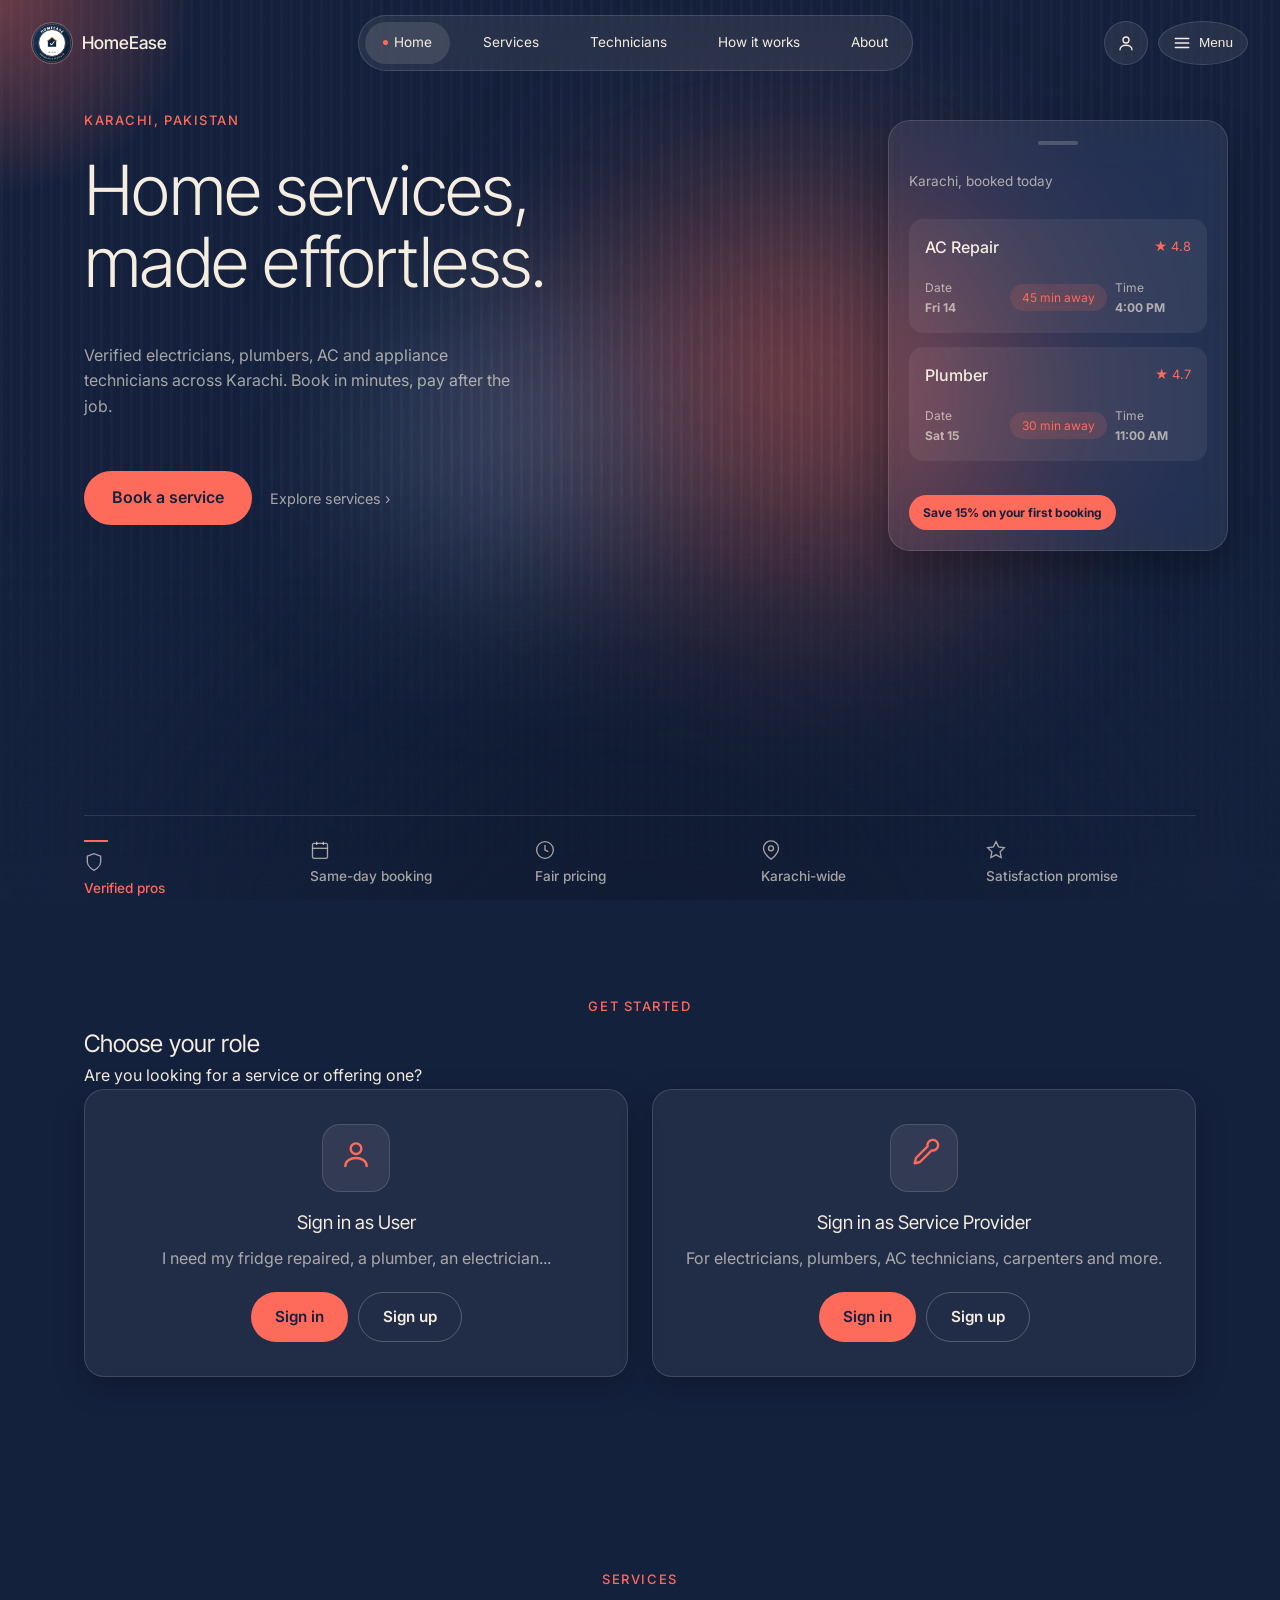
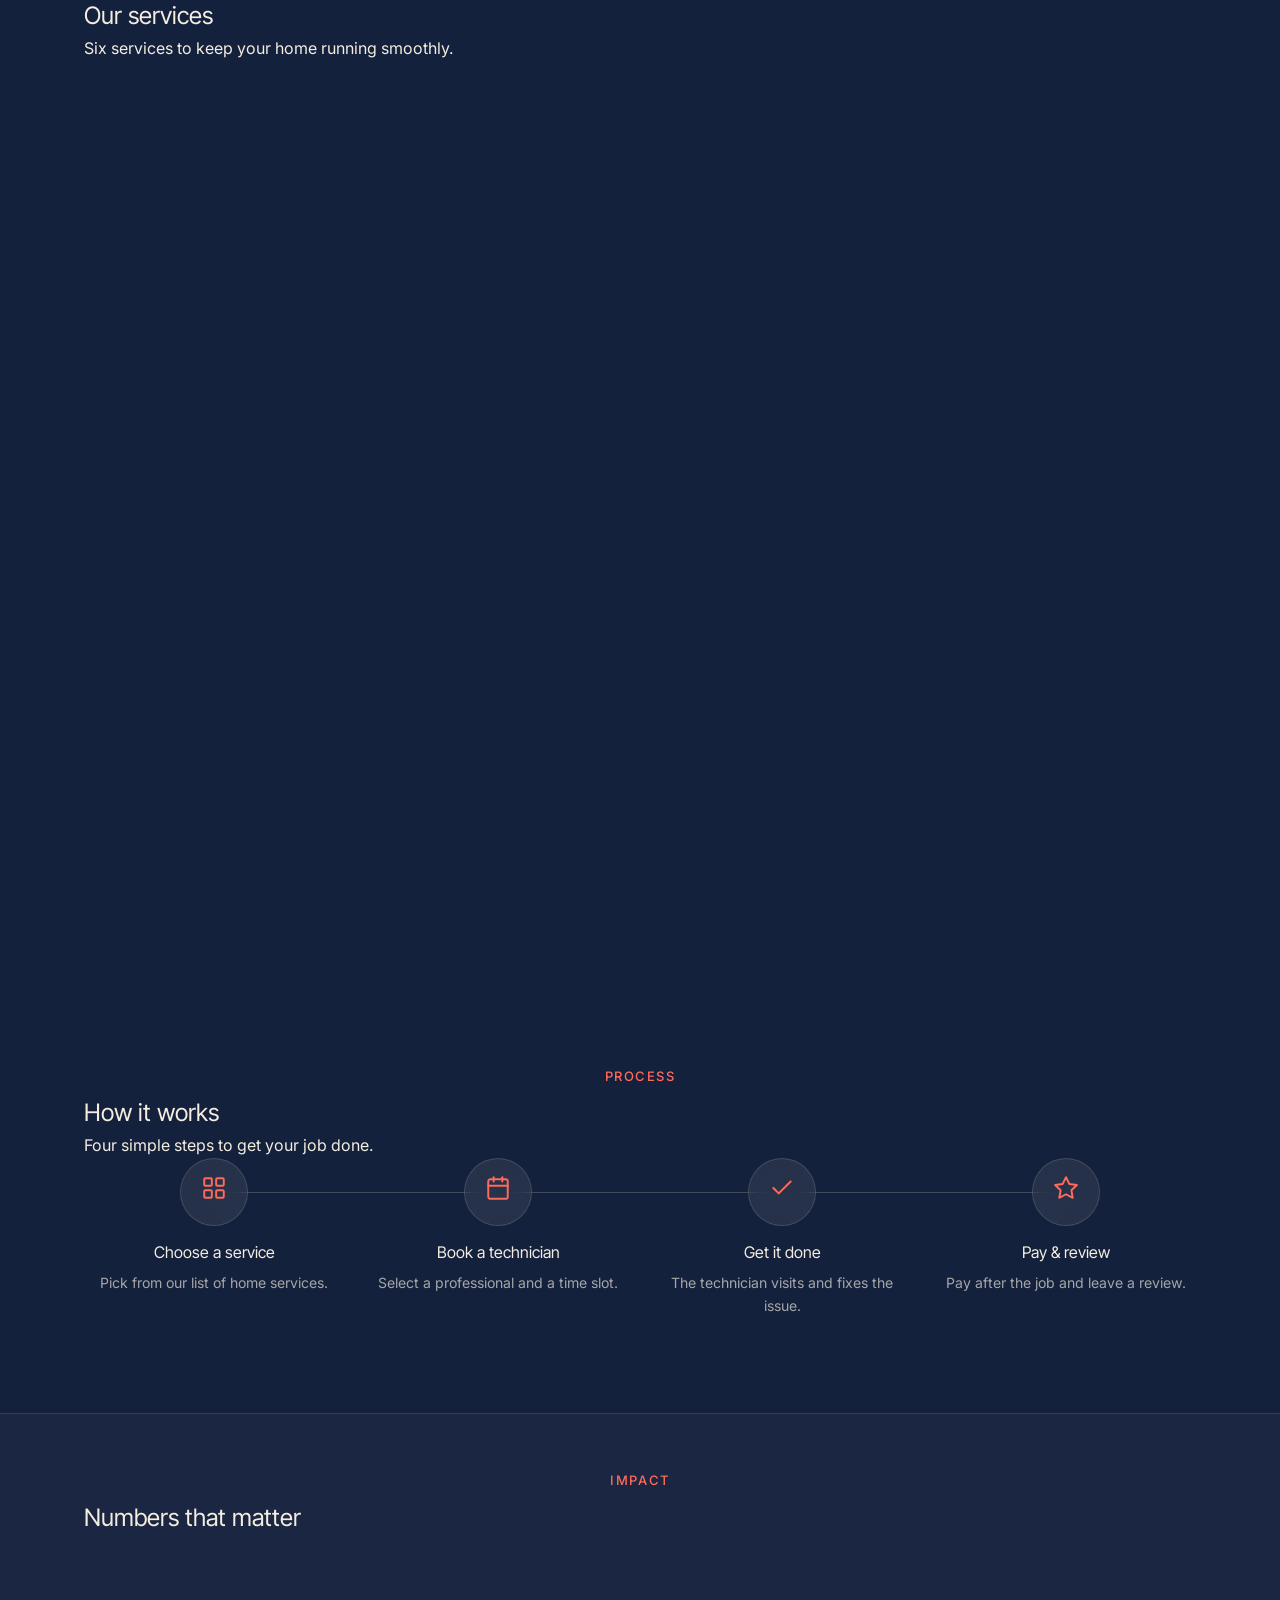
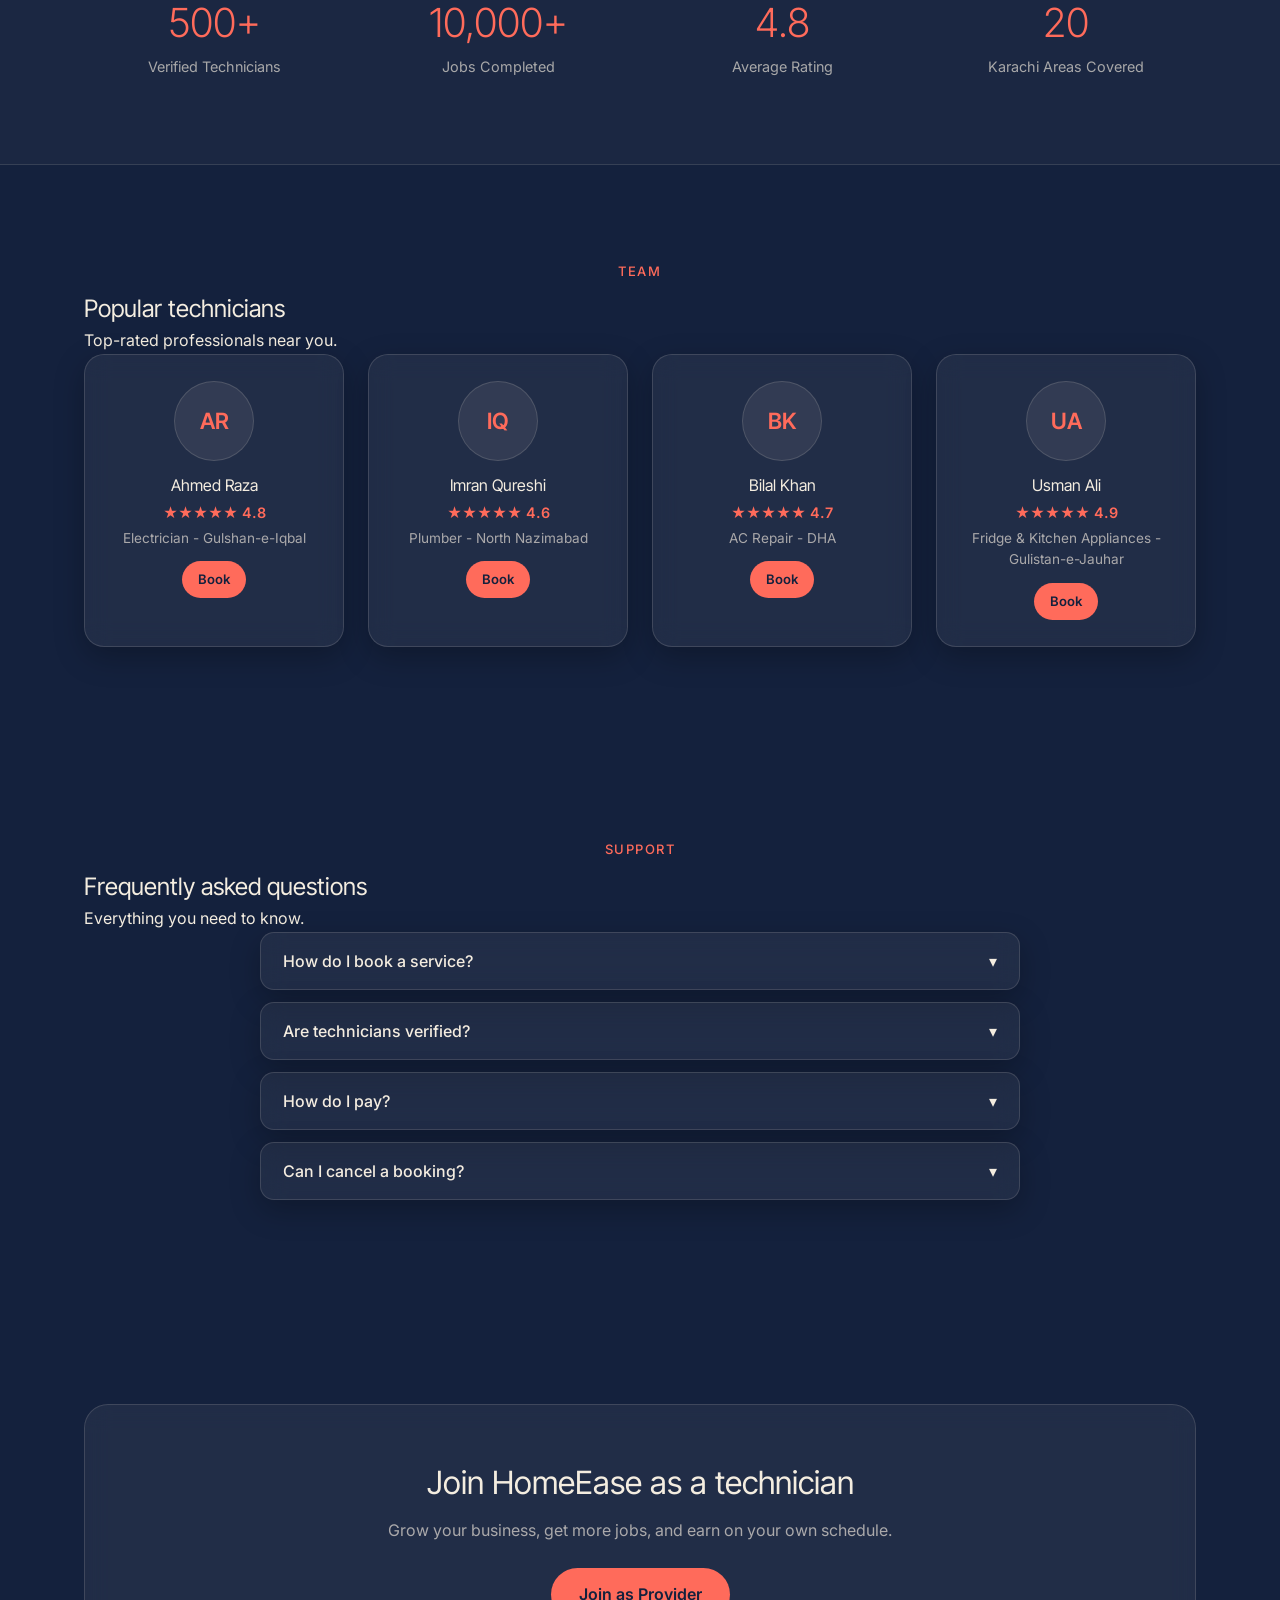
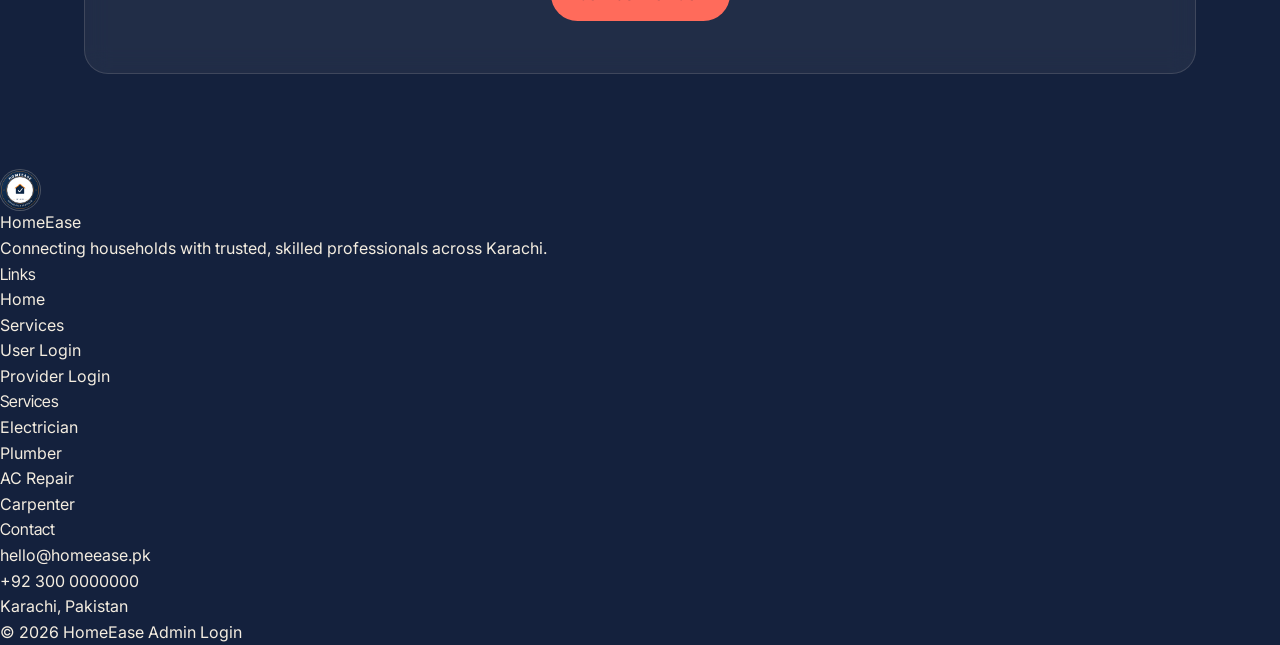
==== index.html @ 9bb19603 "Initial commit: HomeEase household service booking system" ====
<!-- index.html - HomeEase landing page (glass reference style) -->
<!DOCTYPE html>
<html lang="en">
<head>
  <meta charset="UTF-8">
  <meta name="viewport" content="width=device-width, initial-scale=1.0">
  <title>HomeEase - Home services, made effortless</title>
  <link rel="icon" href="images/logo.png">
  <link rel="preconnect" href="https://fonts.googleapis.com">
  <link rel="preconnect" href="https://fonts.gstatic.com" crossorigin>
  <link href="https://fonts.googleapis.com/css2?family=Inter+Tight:wght@300;400;500;600&family=Inter:wght@400;500;600&display=swap" rel="stylesheet">
  <link rel="stylesheet" href="css/style.css">
</head>
<body>
  <div id="navbar"></div>

  <!-- Hero -->
  <section class="hero" id="hero">
    <div class="hero-container">
      <div class="hero-main">
        <div class="hero-left">
          <div class="hero-label">Karachi, Pakistan</div>
          <h1 class="hero-headline">Home services, made effortless.</h1>
          <p class="hero-sub">Verified electricians, plumbers, AC and appliance technicians across Karachi. Book in minutes, pay after the job.</p>
          <div class="hero-actions">
            <a href="pages/booking.html" class="btn btn-primary btn-lg">Book a service</a>
            <a href="pages/services.html" class="text-link">Explore services ›</a>
          </div>
        </div>
        <div class="hero-right">
          <div class="floating-glass" id="floatingGlass">
            <div class="handle"></div>
            <div class="fg-header"><span>Karachi, booked today</span></div>
            <div class="fg-inner">
              <div class="fg-row"><span class="fg-title">AC Repair</span><span class="fg-rating">★ 4.8</span></div>
              <div class="fg-cols">
                <div>Date<br><strong>Fri 14</strong></div>
                <div><span class="fg-pill">45 min away</span></div>
                <div>Time<br><strong>4:00 PM</strong></div>
              </div>
            </div>
            <div class="fg-inner">
              <div class="fg-row"><span class="fg-title">Plumber</span><span class="fg-rating">★ 4.7</span></div>
              <div class="fg-cols">
                <div>Date<br><strong>Sat 15</strong></div>
                <div><span class="fg-pill">30 min away</span></div>
                <div>Time<br><strong>11:00 AM</strong></div>
              </div>
            </div>
            <div style="margin-top:10px;"><span class="fg-save">Save 15% on your first booking</span></div>
          </div>
        </div>
      </div>
      <div class="feature-strip">
        <div class="feature-item"><div class="bar"></div><svg class="icon" viewBox="0 0 24 24" fill="none" stroke="currentColor" stroke-width="1.6"><path d="M12 22s8-4 8-10V5l-8-3-8 3v7c0 6 8 10 8 10z"/></svg><div class="line1">Verified pros</div></div>
        <div class="feature-item"><svg class="icon" viewBox="0 0 24 24" fill="none" stroke="currentColor" stroke-width="1.6"><rect x="3" y="4" width="18" height="18" rx="2"/><line x1="16" y1="2" x2="16" y2="6"/><line x1="8" y1="2" x2="8" y2="6"/><line x1="3" y1="10" x2="21" y2="10"/></svg><div class="line1">Same-day booking</div></div>
        <div class="feature-item"><svg class="icon" viewBox="0 0 24 24" fill="none" stroke="currentColor" stroke-width="1.6"><circle cx="12" cy="12" r="10"/><path d="M12 6v6l4 2"/></svg><div class="line1">Fair pricing</div></div>
        <div class="feature-item"><svg class="icon" viewBox="0 0 24 24" fill="none" stroke="currentColor" stroke-width="1.6"><path d="M21 10c0 7-9 13-9 13s-9-6-9-13a9 9 0 0 1 18 0z"/><circle cx="12" cy="10" r="3"/></svg><div class="line1">Karachi-wide</div></div>
        <div class="feature-item"><svg class="icon" viewBox="0 0 24 24" fill="none" stroke="currentColor" stroke-width="1.6"><polygon points="12 2 15.09 8.26 22 9.27 17 14.14 18.18 21.02 12 17.77 5.82 21.02 7 14.14 2 9.27 8.91 8.26 12 2"/></svg><div class="line1">Satisfaction promise</div></div>
      </div>
    </div>
    <div class="hero-glow" id="heroGlow"></div>
  </section>

  <!-- Choose role -->
  <section class="section" id="roles">
    <div class="container">
      <div class="section-label">Get started</div>
      <h2 class="section-title">Choose your role</h2>
      <p class="section-sub">Are you looking for a service or offering one?</p>
      <div class="grid grid-2 stagger" id="roleCards">
        <div class="card choice-card tilt-card glow-border fade-in">
          <div class="icon-wrap"><span data-icon="user" data-size="32"></span></div>
          <h3>Sign in as User</h3>
          <p>I need my fridge repaired, a plumber, an electrician...</p>
          <div class="btns">
            <a href="pages/user-login.html" class="btn btn-primary">Sign in</a>
            <a href="pages/user-signup.html" class="btn btn-secondary">Sign up</a>
          </div>
        </div>
        <div class="card choice-card tilt-card glow-border fade-in">
          <div class="icon-wrap"><span data-icon="provider" data-size="32"></span></div>
          <h3>Sign in as Service Provider</h3>
          <p>For electricians, plumbers, AC technicians, carpenters and more.</p>
          <div class="btns">
            <a href="pages/provider-login.html" class="btn btn-primary">Sign in</a>
            <a href="pages/provider-signup.html" class="btn btn-secondary">Sign up</a>
          </div>
        </div>
      </div>
    </div>
  </section>

  <!-- Services -->
  <section class="section" id="servicesSection">
    <div class="container">
      <div class="section-label">Services</div>
      <h2 class="section-title">Our services</h2>
      <p class="section-sub">Six services to keep your home running smoothly.</p>
      <div id="services" class="grid grid-3 stagger"></div>
    </div>
  </section>

  <!-- How it works -->
  <section class="section" id="how">
    <div class="container">
      <div class="section-label">Process</div>
      <h2 class="section-title">How it works</h2>
      <p class="section-sub">Four simple steps to get your job done.</p>
      <div class="steps-wrap fade-in">
        <div class="steps-connector" id="stepsLine"></div>
        <div class="steps">
          <div class="step"><div class="step-circle"><span data-icon="services" data-size="26"></span></div><h4>Choose a service</h4><p>Pick from our list of home services.</p></div>
          <div class="step"><div class="step-circle"><span data-icon="calendar" data-size="26"></span></div><h4>Book a technician</h4><p>Select a professional and a time slot.</p></div>
          <div class="step"><div class="step-circle"><span data-icon="check" data-size="26"></span></div><h4>Get it done</h4><p>The technician visits and fixes the issue.</p></div>
          <div class="step"><div class="step-circle"><span data-icon="star" data-size="26"></span></div><h4>Pay & review</h4><p>Pay after the job and leave a review.</p></div>
        </div>
      </div>
    </div>
  </section>

  <!-- Stats strip -->
  <section class="stats-strip" id="stats">
    <div class="container">
      <div class="section-label">Impact</div>
      <h2 class="section-title">Numbers that matter</h2>
      <div class="grid grid-4 fade-in" style="margin-top:24px;">
        <div class="stat-card"><div class="stat-num" data-target="500" data-decimals="0" data-suffix="+">0</div><div class="stat-label">Verified Technicians</div></div>
        <div class="stat-card"><div class="stat-num" data-target="10000" data-decimals="0" data-suffix="+">0</div><div class="stat-label">Jobs Completed</div></div>
        <div class="stat-card"><div class="stat-num" data-target="4.8" data-decimals="1">0</div><div class="stat-label">Average Rating</div></div>
        <div class="stat-card"><div class="stat-num" data-target="20" data-decimals="0">0</div><div class="stat-label">Karachi Areas Covered</div></div>
      </div>
    </div>
  </section>

  <!-- Popular technicians -->
  <section class="section" id="techs">
    <div class="container">
      <div class="section-label">Team</div>
      <h2 class="section-title">Popular technicians</h2>
      <p class="section-sub">Top-rated professionals near you.</p>
      <div id="techsGrid" class="grid grid-4 stagger"></div>
    </div>
  </section>

  <!-- FAQ -->
  <section class="section" id="faq">
    <div class="container">
      <div class="section-label">Support</div>
      <h2 class="section-title">Frequently asked questions</h2>
      <p class="section-sub">Everything you need to know.</p>
      <div style="max-width:760px;margin:0 auto;">
        <div class="faq-item"><button class="faq-q" onclick="toggleFaq(this)">How do I book a service? <span class="chev">▾</span></button><div class="faq-a">Choose a service, select a technician and time slot, then confirm your booking. It takes under a minute.</div></div>
        <div class="faq-item"><button class="faq-q" onclick="toggleFaq(this)">Are technicians verified? <span class="chev">▾</span></button><div class="faq-a">Yes, all technicians on HomeEase are background-checked and rated by customers.</div></div>
        <div class="faq-item"><button class="faq-q" onclick="toggleFaq(this)">How do I pay? <span class="chev">▾</span></button><div class="faq-a">You pay after the job is completed. No hidden fees.</div></div>
        <div class="faq-item"><button class="faq-q" onclick="toggleFaq(this)">Can I cancel a booking? <span class="chev">▾</span></button><div class="faq-a">Yes, you can cancel pending bookings from your dashboard.</div></div>
      </div>
    </div>
  </section>

  <!-- CTA -->
  <section class="section" id="about">
    <div class="container">
      <div class="cta-banner fade-in">
        <h2>Join HomeEase as a technician</h2>
        <p>Grow your business, get more jobs, and earn on your own schedule.</p>
        <a href="pages/provider-signup.html" class="btn btn-primary btn-lg">Join as Provider</a>
      </div>
    </div>
  </section>

  <div id="footer"></div>

  <script src="js/data.js"></script>
  <script src="js/auth.js"></script>
  <script src="js/main.js"></script>
  <script>
    renderServiceCards("services", "Book now", "bookService");
    function bookService(serviceId) {
      const svc = SERVICES.find(s => s.id === serviceId);
      const name = svc ? svc.name : serviceId;
      window.location.href = "pages/booking.html?service=" + encodeURIComponent(name);
    }
    (function() {
      const container = document.getElementById("techsGrid");
      if (!container) return;
      const techs = (typeof getProviders === "function" ? getProviders() : []).slice(0, 4);
      container.innerHTML = techs.map(t => `
        <div class="card tech-card fade-in">
          <div class="tech-avatar">${t.name.split(" ").map(n=>n[0]).join("").slice(0,2)}</div>
          <h4>${t.name}</h4>
          <div class="tech-rating">${"★".repeat(Math.round(t.rating || 4.5))} ${t.rating || 4.5}</div>
          <div class="meta">${t.service} - ${t.city}</div>
          <a href="pages/booking.html?service=${encodeURIComponent(t.service)}" class="btn btn-primary btn-sm">Book</a>
        </div>
      `).join("");
    })();
    (function() {
      const groups = document.querySelectorAll(".stagger");
      if (!("IntersectionObserver" in window)) { groups.forEach(g=>g.classList.add("visible")); return; }
      const io = new IntersectionObserver(entries => { entries.forEach(en => { if (en.isIntersecting) { en.target.classList.add("visible"); io.unobserve(en.target); } }); }, { threshold: 0.15 });
      groups.forEach(g => io.observe(g));
    })();
    (function() {
      const line = document.getElementById("stepsLine");
      const circles = document.querySelectorAll(".step-circle");
      if (!("IntersectionObserver" in window)) { if(line)line.classList.add("drawn"); circles.forEach(c=>c.classList.add("pop")); return; }
      const io = new IntersectionObserver(entries => { entries.forEach(en => { if (en.isIntersecting) { if(line)line.classList.add("drawn"); circles.forEach((c,i)=>setTimeout(()=>c.classList.add("pop"),i*150)); io.unobserve(en.target); } }); }, { threshold: 0.3 });
      const wrap = document.querySelector(".steps-wrap"); if (wrap) io.observe(wrap);
    })();
    (function() {
      document.querySelectorAll(".tilt-card").forEach(card => {
        card.addEventListener("mousemove", e => {
          const r = card.getBoundingClientRect();
          const x = (e.clientX - r.left)/r.width - 0.5;
          const y = (e.clientY - r.top)/r.height - 0.5;
          card.style.transform = `rotateY(${x*8}deg) rotateX(${-y*8}deg)`;
        });
        card.addEventListener("mouseleave", () => { card.style.transform = "rotateY(0) rotateX(0)"; });
      });
    })();
    window.toggleFaq = function(btn) { btn.parentElement.classList.toggle("open"); };
  </script>
</body>
</html>
---- css/style.css ----
/* css/style.css - HomeEase reference glass theme */

@import url('https://fonts.googleapis.com/css2?family=Inter+Tight:wght@300;400;500;600&family=Inter:wght@400;500;600&display=swap');

:root {
  --navy: #14213D;
  --navy-deep: #0E182E;
  --navy-card: #1B2B4F;
  --cream: #F4EDE0;
  --cream-soft: rgba(244,237,224,0.65);
  --cream-line: rgba(244,237,224,0.14);
  --coral: #FF6B5B;
  --coral-dark: #E8503F;
  --shadow: 0 10px 30px rgba(0,0,0,0.35);
  --shadow-lg: 0 24px 50px rgba(0,0,0,0.45);
  --glow: 0 10px 30px rgba(255,107,91,0.45);
  --trans: 0.3s ease;
  --radius: 20px;
  --radius-sm: 14px;
}

* { box-sizing: border-box; margin: 0; padding: 0; }
html { scroll-behavior: smooth; }
body {
  font-family: "Inter", system-ui, sans-serif;
  background: var(--navy);
  color: var(--cream);
  line-height: 1.6;
  min-height: 100vh;
  display: flex;
  flex-direction: column;
  -webkit-font-smoothing: antialiased;
  overflow-x: hidden;
}
h1,h2,h3,h4,h5 { font-family: "Inter Tight", sans-serif; color: var(--cream); font-weight: 400; }
a { color: var(--cream); text-decoration: none; transition: color var(--trans); }
a:hover { color: var(--coral); }
img { max-width: 100%; display: block; }

/* ---------- Fixed mesh background ---------- */
.mesh-bg {
  position: fixed; inset: 0; z-index: -2; pointer-events: none; overflow: hidden;
  background: var(--navy);
}
.mesh-blob { position: absolute; border-radius: 50%; filter: blur(60px); animation: meshDrift 30s ease-in-out infinite alternate; }
.mesh-blob.coral { width: 70vw; height: 70vw; background: radial-gradient(circle, rgba(255,107,91,0.55), transparent 50%); top: 45%; left: 62%; transform: translate(-50%,-50%); filter: blur(80px); width: 900px; height: 900px; }
.mesh-blob.steel { width: 50vw; height: 50vw; background: radial-gradient(circle, rgba(120,140,180,0.45), transparent 50%); top: 15%; left: 15%; animation-duration: 36s; animation-delay: -8s; }
.mesh-blob.vignette { width: 100vw; height: 60vw; background: radial-gradient(ellipse at bottom, rgba(14,24,46,0.9), transparent 70%); bottom: -20%; left: 0; filter: blur(40px); animation: none; }
@keyframes meshDrift { 0% { transform: translate(-50%,-50%) scale(1); } 50% { transform: translate(-48%,-52%) scale(1.08); } 100% { transform: translate(-52%,-48%) scale(0.96); } }

/* fluted glass texture */
.fluted {
  position: fixed; inset: 0; z-index: -1; pointer-events: none;
  background: repeating-linear-gradient(90deg, rgba(255,255,255,0.025) 0px, rgba(255,255,255,0.025) 3px, rgba(0,0,0,0.05) 3px, rgba(0,0,0,0.05) 10px);
  backdrop-filter: blur(1.5px); -webkit-backdrop-filter: blur(1.5px);
  mask-image: linear-gradient(to bottom, black 55%, transparent 100%);
  -webkit-mask-image: linear-gradient(to bottom, black 55%, transparent 100%);
  opacity: 0.7;
}

/* grain */
.grain {
  position: fixed; inset: 0; z-index: -1; pointer-events: none; opacity: 0.05;
  background-image: url("data:image/svg+xml;utf8,<svg xmlns='http://www.w3.org/2000/svg' width='200' height='200'><filter id='n'><feTurbulence type='fractalNoise' baseFrequency='0.9' numOctaves='2' stitchTiles='stitch'/></filter><rect width='100%25' height='100%25' filter='url(%23n)' opacity='0.6'/></svg>");
  animation: grainShift 12s steps(6) infinite;
}
@keyframes grainShift { 0% { transform: translate(0,0); } 100% { transform: translate(-4%,-4%); } }

/* ---------- Navbar ---------- */
.navbar {
  position: absolute; top: 0; left: 0; right: 0; z-index: 60;
  height: 72px; padding: 15px 0;
}
.navbar.scrolled { position: sticky; background: rgba(14,24,46,0.85); backdrop-filter: blur(18px); -webkit-backdrop-filter: blur(18px); }
.nav-inner { max-width: 1320px; margin: 0 auto; padding: 0 32px; display: flex; align-items: center; justify-content: space-between; gap: 16px; }

.brand { color: var(--cream); font-weight: 500; font-size: 1.1rem; display: flex; align-items: center; gap: 10px; font-family: "Inter Tight", sans-serif; }
.site-logo { height: 40px; width: 40px; border-radius: 50%; object-fit: cover; box-shadow: 0 0 0 1px rgba(244,237,224,0.25); }

.nav-pillbar {
  display: flex; align-items: center; gap: 4px;
  background: rgba(244,237,224,0.08);
  border: 1px solid rgba(244,237,224,0.14);
  backdrop-filter: blur(18px); -webkit-backdrop-filter: blur(18px);
  border-radius: 999px; padding: 6px;
}
.nav-pillbar a {
  color: var(--cream); font-size: 0.85rem; font-weight: 400; padding: 10px 18px; border-radius: 999px;
  transition: all var(--trans); position: relative; display: flex; align-items: center; gap: 6px;
}
.nav-pillbar a .dot { width: 5px; height: 5px; border-radius: 50%; background: var(--coral); opacity: 0; transition: opacity var(--trans); }
.nav-pillbar a.active { background: rgba(244,237,224,0.12); }
.nav-pillbar a.active .dot { opacity: 1; }
.nav-pillbar a:hover { color: var(--coral); background: rgba(244,237,224,0.08); }

.nav-right { display: flex; align-items: center; gap: 10px; }
.icon-btn {
  width: 44px; height: 44px; border-radius: 50%;
  background: rgba(244,237,224,0.08); border: 1px solid rgba(244,237,224,0.14);
  backdrop-filter: blur(18px); color: var(--cream); display: flex; align-items: center; justify-content: center;
  cursor: pointer; transition: all var(--trans);
}
.icon-btn:hover { background: rgba(244,237,224,0.14); color: var(--coral); }
.menu-btn { display: flex; align-items: center; gap: 8px; padding: 0 14px; width: auto; font-size: 0.85rem; }

/* full-screen overlay menu */
.overlay-menu {
  position: fixed; inset: 0; z-index: 80; background: rgba(14,24,46,0.96); backdrop-filter: blur(20px);
  display: none; flex-direction: column; justify-content: center; padding: 60px 40px;
}
.overlay-menu.open { display: flex; }
.overlay-menu a { color: var(--cream); font-size: 2rem; font-family: "Inter Tight", sans-serif; font-weight: 300; margin-bottom: 12px; transition: color var(--trans); }
.overlay-menu a:hover { color: var(--coral); }
.overlay-close { position: absolute; top: 24px; right: 32px; background: none; border: none; color: var(--cream); font-size: 2rem; cursor: pointer; }

/* ---------- Hero ---------- */
.hero {
  position: relative; min-height: 100vh; overflow: hidden;
  color: var(--cream);
  display: flex; flex-direction: column;
}
.hero-container {
  max-width: 1240px; margin: 0 auto; width: 100%;
  padding: 0 clamp(24px, 5vw, 72px);
  display: flex; flex-direction: column; justify-content: space-between;
  min-height: 100vh; position: relative; z-index: 2;
}
.hero-main {
  display: grid; grid-template-columns: 1.25fr 0.75fr; gap: 64px;
  align-items: center; padding-top: 110px; padding-bottom: 40px;
}
.hero-left { display: flex; flex-direction: column; gap: 24px; }
.hero-label { font-size: 13px; letter-spacing: 0.12em; text-transform: uppercase; color: var(--coral); font-weight: 500; }
.hero-right { display: flex; justify-content: flex-end; align-items: center; }
.hero-headline {
  font-family: "Inter Tight", sans-serif;
  font-size: clamp(2.6rem, 5.4vw, 4.9rem);
  line-height: 1.04; letter-spacing: -0.025em; font-weight: 300; color: var(--cream); max-width: 11ch; text-wrap: balance;
  max-width: 700px; margin-bottom: 20px;
}
.hero-sub { max-width: 440px; color: var(--cream-soft); font-size: 1rem; margin-bottom: 28px; }
.hero-actions { display: flex; align-items: center; gap: 18px; flex-wrap: wrap; }
.hero-btn-row { display: flex; align-items: flex-end; justify-content: space-between; gap: 24px; flex-wrap: wrap; margin-bottom: 40px; }

/* floating glass card top-right */
.floating-glass {
  position: absolute; top: 120px; right: 32px; width: 340px; z-index: 5;
  background: rgba(244,237,224,0.08); border: 1px solid rgba(244,237,224,0.14);
  backdrop-filter: blur(24px) saturate(140%); -webkit-backdrop-filter: blur(24px) saturate(140%);
  border-radius: 22px; padding: 20px; box-shadow: 0 20px 40px rgba(0,0,0,0.3); gap: 14px; display: flex; flex-direction: column;
  animation: floatCard 4s ease-in-out infinite;
}
@keyframes floatCard { 0%,100% { transform: translateY(0); } 50% { transform: translateY(-8px); } }
.floating-glass .handle { width: 40px; height: 4px; border-radius: 999px; background: rgba(244,237,224,0.2); margin: 0 auto 12px; }
.fg-header { display: flex; align-items: center; justify-content: space-between; margin-bottom: 12px; font-size: 0.85rem; color: var(--cream-soft); }
.fg-header .pin { color: var(--coral); }
.fg-inner { background: rgba(244,237,224,0.07); border-radius: 14px; padding: 16px; margin-bottom: 0; opacity: 0; transform: translateY(10px); animation: fgFade 0.6s ease forwards; display: grid; gap: 10px; }
.fg-inner:nth-of-type(1) { animation-delay: 0.4s; }
.fg-inner:nth-of-type(2) { animation-delay: 0.7s; }
@keyframes fgFade { to { opacity: 1; transform: translateY(0); } }
.fg-inner:last-of-type { margin-bottom: 0; }
.fg-row { display: flex; align-items: center; justify-content: space-between; margin-bottom: 8px; }
.fg-title { font-weight: 500; color: var(--cream); }
.fg-rating { font-size: 0.8rem; color: var(--coral); }
.fg-cols { display: grid; grid-template-columns: 1fr 1fr 1fr; gap: 8px; font-size: 12px; color: var(--cream-soft); align-items: center; }
.fg-pill { background: rgba(255,107,91,0.15); color: var(--coral); border-radius: 999px; padding: 6px 12px; text-align: center; font-size: 12px; white-space: nowrap; }
.fg-save { margin-top: 10px; display: inline-block; background: var(--coral); color: var(--navy); border-radius: 999px; padding: 8px 14px; font-size: 12px; font-weight: 700; }

/* feature strip */
.feature-strip {
  border-top: 1px solid rgba(244,237,224,0.12);
  padding-top: 24px; margin-top: 24px;
  display: grid; grid-template-columns: repeat(5, 1fr); gap: 16px;
}
.feature-item { display: flex; flex-direction: column; gap: 6px; transition: transform var(--trans), color var(--trans); cursor: default; }
.feature-item:hover { transform: translateY(-4px); }
.feature-item .icon { width: 20px; height: 20px; color: var(--cream-soft); }
.feature-item .line1 { font-size: 0.85rem; font-weight: 500; color: var(--cream-soft); transition: color var(--trans); }
.feature-item .line2 { font-size: 0.75rem; color: rgba(244,237,224,0.45); }
.feature-item:first-child .line1 { color: var(--coral); }
.feature-item:first-child .bar { width: 24px; height: 2px; background: var(--coral); margin-bottom: 4px; }
.feature-item:hover .line1 { color: var(--coral); }

/* hero cursor glow */
.hero-glow { position: absolute; width: 400px; height: 400px; border-radius: 50%; background: radial-gradient(circle, rgba(255,107,91,0.2), transparent 70%); pointer-events: none; transform: translate(-50%,-50%); z-index: 1; }

/* ---------- Buttons ---------- */
.btn { display: inline-flex; align-items: center; justify-content: center; gap: 8px; padding: 12px 24px; border: none; border-radius: 999px; cursor: pointer; font-size: 0.95rem; font-weight: 600; font-family: inherit; transition: all var(--trans); text-decoration: none; position: relative; overflow: hidden; }
.btn:active { transform: scale(0.97); }
.btn-primary { background: var(--coral); color: var(--navy); }
.btn-primary:hover { transform: translateY(-3px) scale(1.04); background: var(--coral-dark); color: var(--navy); box-shadow: var(--glow); }
.btn-primary::after { content: ""; position: absolute; top: 0; left: -100%; width: 60%; height: 100%; background: linear-gradient(90deg, transparent, rgba(255,255,255,0.35), transparent); transition: left 0.5s ease; }
.btn-primary:hover::after { left: 140%; }
.btn-secondary { background: transparent; color: var(--cream); border: 1px solid rgba(244,237,224,0.25); border-radius: 999px; }
.btn-secondary:hover { background: var(--coral); color: var(--navy); border-color: var(--coral); transform: translateY(-3px); }
.btn-outline { background: transparent; border: 1px solid rgba(244,237,224,0.25); color: var(--cream); border-radius: 999px; }
.btn-outline:hover { background: var(--coral); color: var(--navy); border-color: var(--coral); transform: translateY(-3px); }
.btn-sm { padding: 8px 16px; font-size: 0.82rem; }
.btn-lg { padding: 14px 28px; font-size: 1rem; }
.btn:focus-visible { outline: 2px solid var(--coral); outline-offset: 3px; }
.text-link { color: var(--cream-soft); font-size: 0.9rem; }
.text-link:hover { color: var(--coral); }

/* ---------- Cards (glass) ---------- */
.card {
  background: rgba(244,237,224,0.06);
  border: 1px solid rgba(244,237,224,0.14);
  backdrop-filter: blur(12px); -webkit-backdrop-filter: blur(12px);
  border-radius: var(--radius);
  box-shadow: 0 10px 30px rgba(0,0,0,0.25);
  padding: 26px;
  transition: transform var(--trans), box-shadow var(--trans), border-color var(--trans), background var(--trans);
}
.card:hover { transform: translateY(-10px) scale(1.03); box-shadow: 0 24px 50px rgba(0,0,0,0.35); border-color: var(--coral); }
.grid { display: grid; gap: 24px; }
.grid-2 { grid-template-columns: repeat(2, 1fr); }
.grid-3 { grid-template-columns: repeat(3, 1fr); }
.grid-4 { grid-template-columns: repeat(4, 1fr); }

.choice-card { padding: 34px 26px; text-align: center; }
.choice-card .icon-wrap { width: 68px; height: 68px; margin: 0 auto 16px; border-radius: 18px; background: rgba(244,237,224,0.08); border: 1px solid rgba(244,237,224,0.14); display: flex; align-items: center; justify-content: center; color: var(--coral); }
.choice-card h3 { margin-bottom: 8px; color: var(--cream); }
.choice-card p { color: var(--cream-soft); margin-bottom: 20px; }
.choice-card .btns { display: flex; gap: 10px; justify-content: center; flex-wrap: wrap; }
.choice-card:hover { background: linear-gradient(135deg, var(--coral), var(--coral-dark)); color: var(--navy); border-color: var(--coral); }
.choice-card:hover h3, .choice-card:hover p { color: var(--navy); }
.choice-card:hover .icon-wrap { background: var(--navy); border-color: var(--navy); }
.choice-card:hover .icon-wrap svg { color: var(--coral); }
.choice-card:hover .btn { background: var(--navy); color: var(--cream); border-color: var(--navy); }

.service-card { padding: 0; overflow: hidden; position: relative; }
.service-card .service-media { width: 100%; height: 190px; background: rgba(244,237,224,0.05); display: flex; align-items: center; justify-content: center; color: var(--coral); overflow: hidden; }
.service-card .service-media img { width: 100%; height: 100%; object-fit: cover; transition: transform 0.45s ease; }
.service-card:hover .service-media img { transform: scale(1.1); }
.service-card .service-media svg { width: 60px; height: 60px; }
.service-card .service-body { padding: 20px; padding-bottom: 72px; transition: background var(--trans), color var(--trans); }
.service-card h3 { margin-bottom: 6px; color: var(--cream); }
.service-card p { color: var(--cream-soft); font-size: 0.9rem; margin-bottom: 14px; }
.service-card .service-link { color: var(--coral); font-weight: 600; font-size: 0.9rem; display: inline-flex; align-items: center; gap: 6px; }
.service-card:hover .service-body { background: linear-gradient(135deg, var(--coral), var(--coral-dark)); color: var(--navy); }
.service-card:hover .service-body h3, .service-card:hover .service-body p { color: var(--navy); }
.service-card:hover .service-link { color: var(--navy); }
.service-card .book-float { position: absolute; left: 16px; right: 16px; bottom: 16px; transform: translateY(70px); opacity: 0; transition: transform var(--trans), opacity var(--trans); }
.service-card:hover .book-float { transform: translateY(0); opacity: 1; }
.service-card:hover .book-float .btn { background: var(--navy); color: var(--cream); }

.feature-card { text-align: center; padding: 30px 22px; }
.feature-card .icon-wrap { width: 60px; height: 60px; margin: 0 auto 14px; border-radius: 16px; background: rgba(244,237,224,0.08); border: 1px solid rgba(244,237,224,0.14); display: flex; align-items: center; justify-content: center; color: var(--coral); }
.feature-card h4 { margin-bottom: 6px; color: var(--cream); }
.feature-card p { color: var(--cream-soft); font-size: 0.88rem; }

.tech-card { text-align: center; }
.tech-card:hover { transform: translateY(-8px); }
.tech-avatar { width: 80px; height: 80px; border-radius: 50%; margin: 0 auto 12px; background: rgba(244,237,224,0.08); border: 1px solid rgba(244,237,224,0.14); color: var(--coral); display: flex; align-items: center; justify-content: center; font-family: "Inter Tight", sans-serif; font-weight: 600; font-size: 1.4rem; overflow: hidden; }
.tech-avatar img { width: 100%; height: 100%; object-fit: cover; }
.tech-rating { color: var(--coral); font-weight: 600; font-size: 0.9rem; margin-bottom: 4px; }
.tech-card h4 { color: var(--cream); margin-bottom: 2px; }
.tech-card .meta { color: var(--cream-soft); font-size: 0.85rem; margin-bottom: 12px; }

/* ---------- How it works ---------- */
.steps-wrap { position: relative; }
.steps { display: grid; grid-template-columns: repeat(4, 1fr); gap: 24px; position: relative; }
.step { text-align: center; position: relative; }
.step-circle { width: 68px; height: 68px; border-radius: 50%; background: rgba(244,237,224,0.08); border: 1px solid rgba(244,237,224,0.14); color: var(--coral); display: flex; align-items: center; justify-content: center; margin: 0 auto 14px; font-family: "Inter Tight", sans-serif; font-weight: 500; font-size: 1.3rem; position: relative; z-index: 2; backdrop-filter: blur(12px); }
.step-circle svg { width: 26px; height: 26px; }
.step h4 { margin-bottom: 6px; color: var(--cream); }
.step p { color: var(--cream-soft); font-size: 0.88rem; }
.steps-connector { position: absolute; top: 34px; left: 12.5%; right: 12.5%; height: 1px; background: rgba(244,237,224,0.2); z-index: 1; transform-origin: left center; transform: scaleX(0); transition: transform 1.2s ease; }
.steps-connector.drawn { transform: scaleX(1); }
.step-circle { transform: scale(0); transition: transform 0.5s cubic-bezier(.2,.9,.3,1.2); }
.step-circle.pop { transform: scale(1); }

/* ---------- Stats strip ---------- */
.stats-strip { background: rgba(244,237,224,0.03); border-top: 1px solid rgba(244,237,224,0.12); border-bottom: 1px solid rgba(244,237,224,0.12); padding: 56px 0; }
.stats-strip .stat-num { color: var(--coral); }
.stats-strip .stat-label { color: var(--cream-soft); }
.stats-strip .section-title { color: var(--cream); }

/* ---------- CTA banner ---------- */
.cta-banner { background: rgba(244,237,224,0.06); border: 1px solid rgba(244,237,224,0.14); backdrop-filter: blur(12px); border-radius: 24px; padding: 52px 32px; text-align: center; position: relative; overflow: hidden; }
.cta-banner h2 { color: var(--cream); font-size: 2rem; margin-bottom: 10px; }
.cta-banner p { color: var(--cream-soft); margin-bottom: 24px; max-width: 560px; margin-left: auto; margin-right: auto; }

/* ---------- Forms ---------- */
.form-card { max-width: 460px; margin: 0 auto; }
.form-group { margin-bottom: 18px; }
.form-group label { display: block; margin-bottom: 6px; font-weight: 500; color: var(--cream); font-size: 0.9rem; }
.form-group input, .form-group select, .form-group textarea {
  width: 100%; padding: 13px 15px; border: 1.5px solid rgba(244,237,224,0.14); border-radius: 12px;
  font-size: 1rem; font-family: inherit; transition: border-color var(--trans), box-shadow var(--trans); background: rgba(244,237,224,0.06); color: var(--cream);
}
.form-group input::placeholder, .form-group textarea::placeholder { color: var(--cream-soft); }
.form-group input:focus, .form-group select:focus, .form-group textarea:focus {
  outline: none; border-color: var(--coral); box-shadow: 0 0 0 4px rgba(255,107,91,0.15);
}
.input-wrap { position: relative; }
.input-wrap input { padding-right: 46px; }
.toggle-pw { position: absolute; right: 12px; top: 50%; transform: translateY(-50%); background: none; border: none; cursor: pointer; color: var(--cream-soft); display: flex; }
.toggle-pw:hover { color: var(--cream); }
.error-msg { color: #fca5a5; font-size: 0.82rem; display: none; margin-top: 4px; }
.alert { padding: 10px 14px; border-radius: 10px; margin-bottom: 12px; display: none; font-size: 0.9rem; }
.alert-error { background: rgba(220,38,38,0.15); color: #fca5a5; border: 1px solid rgba(220,38,38,0.3); }

/* floating labels */
.float-group { position: relative; margin-bottom: 18px; }
.float-group input, .float-group select, .float-group textarea {
  width: 100%; padding: 18px 14px 8px; border: 1.5px solid rgba(244,237,224,0.14); border-radius: 12px;
  font-size: 1rem; font-family: inherit; background: rgba(244,237,224,0.06); color: var(--cream); transition: border-color var(--trans), box-shadow var(--trans);
}
.float-group input::placeholder, .float-group textarea::placeholder { color: transparent; }
.float-group label { position: absolute; left: 14px; top: 14px; color: var(--cream-soft); font-size: 0.95rem; pointer-events: none; transition: all var(--trans); }
.float-group input:focus, .float-group input:not(:placeholder-shown), .float-group textarea:focus, .float-group textarea:not(:placeholder-shown) {
  border-color: var(--coral); box-shadow: 0 0 0 4px rgba(255,107,91,0.15);
}
.float-group:focus-within label, .float-group:has(input:not(:placeholder-shown)) label, .float-group:has(textarea:not(:placeholder-shown)) label {
  top: -8px; left: 10px; font-size: 0.75rem; color: var(--coral); background: var(--navy); padding: 0 4px; font-weight: 600;
}

/* ---------- Split screen auth ---------- */
.auth-split { display: grid; grid-template-columns: 1fr 1fr; min-height: calc(100vh - 70px); }
.auth-panel { background: var(--navy-deep); color: var(--cream); padding: 48px 40px; display: flex; flex-direction: column; justify-content: center; position: relative; overflow: hidden; }
.auth-panel::before { content:""; position:absolute; width:260px; height:260px; border-radius:50%; background:rgba(255,107,91,0.12); top:-60px; right:-60px; filter: blur(40px); }
.auth-panel .site-logo { height: 56px; width: auto; margin-bottom: 24px; box-shadow: 0 0 0 1px rgba(244,237,224,0.25); }
.auth-panel h2 { color: var(--cream); font-size: 1.9rem; margin-bottom: 12px; }
.auth-panel p { color: var(--cream-soft); margin-bottom: 24px; }
.auth-panel .photo-placeholder { width: 100%; height: 220px; border-radius: 16px; background: rgba(244,237,224,0.05); display: flex; align-items: center; justify-content: center; color: var(--cream-soft); font-size: 3rem; margin-top: 16px; border: 1px solid rgba(244,237,224,0.14); overflow: hidden; }
.auth-panel .photo-placeholder img { width: 100%; height: 100%; object-fit: cover; opacity: 0.5; }
.auth-form-side { display: flex; align-items: center; justify-content: center; padding: 40px 24px; background: var(--navy); }
.auth-form-side .form-card { width: 100%; max-width: 440px; background: rgba(244,237,224,0.06); border: 1px solid rgba(244,237,224,0.14); backdrop-filter: blur(12px); padding: 36px; border-radius: 20px; box-shadow: 0 10px 30px rgba(0,0,0,0.25); }

/* ---------- Dashboard ---------- */
.dashboard-header { display: flex; justify-content: space-between; align-items: center; flex-wrap: wrap; gap: 12px; margin-bottom: 24px; }
.welcome { font-size: 1.6rem; color: var(--cream); }
.booking-list { display: flex; flex-direction: column; gap: 14px; }
.booking-item { background: rgba(244,237,224,0.06); border: 1px solid rgba(244,237,224,0.14); backdrop-filter: blur(12px); border-radius: var(--radius); box-shadow: 0 10px 30px rgba(0,0,0,0.25); padding: 20px; border-left: 4px solid var(--coral); transition: transform var(--trans); }
.booking-item:hover { transform: translateX(6px); }
.booking-item h4 { color: var(--cream); margin-bottom: 6px; }
.booking-meta { color: var(--cream-soft); font-size: 0.9rem; margin-bottom: 2px; }
.empty-state { text-align: center; color: var(--cream-soft); padding: 48px 20px; background: rgba(244,237,224,0.06); border: 1px solid rgba(244,237,224,0.14); backdrop-filter: blur(12px); border-radius: var(--radius); box-shadow: 0 10px 30px rgba(0,0,0,0.25); }
.empty-state svg { width: 56px; height: 56px; color: var(--coral); margin-bottom: 12px; opacity: 0.7; }
.empty-state h4 { color: var(--cream); margin-bottom: 6px; }

.badge { display: inline-block; padding: 4px 12px; border-radius: 999px; font-size: 0.78rem; font-weight: 600; text-transform: capitalize; border: 1px solid transparent; }
.badge-pending { background: rgba(251,191,36,0.15); color: #fbbf24; border-color: rgba(251,191,36,0.3); }
.badge-accepted { background: rgba(34,197,94,0.15); color: #4ade80; border-color: rgba(34,197,94,0.3); }
.badge-completed { background: rgba(59,130,246,0.15); color: #60a5fa; border-color: rgba(59,130,246,0.3); }
.badge-cancelled { background: rgba(239,68,68,0.15); color: #f87171; border-color: rgba(239,68,68,0.3); }

.stat-card { text-align: center; padding: 30px 22px; }
.stat-card .stat-num { font-size: 2.5rem; font-weight: 300; color: var(--coral); font-family: "Inter Tight", sans-serif; }
.stat-card .stat-label { color: var(--cream-soft); font-size: 0.9rem; }

/* ---------- Sidebar ---------- */
.dash-layout { display: grid; grid-template-columns: 240px 1fr; gap: 24px; }
.sidebar { background: rgba(244,237,224,0.06); border: 1px solid rgba(244,237,224,0.14); backdrop-filter: blur(12px); border-radius: var(--radius); box-shadow: 0 10px 30px rgba(0,0,0,0.25); padding: 20px; height: fit-content; position: sticky; top: 90px; }
.sidebar a { display: flex; align-items: center; gap: 10px; padding: 10px 12px; border-radius: 10px; color: var(--cream); font-weight: 500; margin-bottom: 4px; transition: all var(--trans); border-left: 3px solid transparent; }
.sidebar a:hover, .sidebar a.active { background: rgba(255,107,91,0.12); color: var(--coral); border-left-color: var(--coral); }
.sidebar .side-title { font-family: "Inter Tight", sans-serif; font-weight: 500; color: var(--cream); margin-bottom: 14px; font-size: 1.05rem; }

/* ---------- Preloader / progress / toast ---------- */
#preloader { position: fixed; inset: 0; background: var(--navy-deep); display: flex; align-items: center; justify-content: center; z-index: 9999; transition: opacity 0.4s ease, visibility 0.4s ease; }
#preloader.hide { opacity: 0; visibility: hidden; }
#preloader img { height: 72px; width: auto; border-radius: 50%; animation: pulse 0.9s ease-in-out infinite; box-shadow: 0 0 0 1px rgba(244,237,224,0.25); }
@keyframes pulse { 0%,100% { transform: scale(1); opacity: 1; } 50% { transform: scale(1.12); opacity: 0.8; } }

#scrollProgress { position: fixed; top: 0; left: 0; height: 2px; width: 0%; background: var(--coral); z-index: 100; transition: width 0.1s linear; }
#backToTop { position: fixed; right: 24px; bottom: 24px; width: 44px; height: 44px; border-radius: 50%; border: 1px solid rgba(244,237,224,0.14); background: rgba(244,237,224,0.08); backdrop-filter: blur(18px); color: var(--cream); cursor: pointer; display: none; align-items: center; justify-content: center; z-index: 70; transition: all var(--trans); }
#backToTop.show { display: flex; }
#backToTop:hover { background: var(--coral); color: var(--navy); }

.hero-glow { position: absolute; width: 400px; height: 400px; border-radius: 50%; background: radial-gradient(circle, rgba(255,107,91,0.2), transparent 70%); pointer-events: none; transform: translate(-50%,-50%); z-index: 1; }

body.page-fade { animation: pageFadeIn 0.45s ease; }
@keyframes pageFadeIn { from { opacity: 0; transform: translateY(8px); } to { opacity: 1; transform: translateY(0); } }

#toastContainer { position: fixed; top: 80px; right: 24px; z-index: 200; display: flex; flex-direction: column; gap: 10px; }
.toast { background: rgba(244,237,224,0.08); border: 1px solid rgba(244,237,224,0.14); backdrop-filter: blur(12px); color: var(--cream); border-radius: 12px; padding: 12px 16px; box-shadow: 0 10px 30px rgba(0,0,0,0.25); min-width: 240px; display: flex; align-items: center; gap: 10px; border-left: 4px solid var(--coral); animation: toastIn 0.3s ease; font-size: 0.92rem; }
.toast.success { border-left-color: #4ade80; }
.toast.error { border-left-color: #f87171; }
.toast.info { border-left-color: #60a5fa; }
@keyframes toastIn { from { opacity: 0; transform: translateX(20px); } to { opacity: 1; transform: translateX(0); } }

/* tilt */
.tilt-card { transform-style: preserve-3d; transition: transform 0.15s ease, box-shadow var(--trans); will-change: transform; }

/* stagger */
.stagger > * { opacity:0; transform: translateY(24px); transition: opacity 0.6s ease, transform 0.6s ease; }
.stagger.visible > *:nth-child(1) { transition-delay: 0.05s; }
.stagger.visible > *:nth-child(2) { transition-delay: 0.15s; }
.stagger.visible > *:nth-child(3) { transition-delay: 0.25s; }
.stagger.visible > *:nth-child(4) { transition-delay: 0.35s; }
.stagger.visible > *:nth-child(5) { transition-delay: 0.45s; }
.stagger.visible > *:nth-child(6) { transition-delay: 0.55s; }
.stagger.visible > * { opacity:1; transform: translateY(0); }

/* FAQ */
.faq-item { background: rgba(244,237,224,0.06); border: 1px solid rgba(244,237,224,0.14); backdrop-filter: blur(12px); border-radius: var(--radius-sm); box-shadow: 0 10px 30px rgba(0,0,0,0.25); margin-bottom: 12px; overflow: hidden; }
.faq-q { width: 100%; text-align: left; padding: 18px 22px; background: none; border: none; cursor: pointer; font-family: inherit; font-size: 1rem; font-weight: 500; color: var(--cream); display: flex; justify-content: space-between; align-items: center; }
.faq-q .chev { transition: transform var(--trans); }
.faq-item.open .faq-q .chev { transform: rotate(180deg); }
.faq-a { max-height: 0; overflow: hidden; transition: max-height 0.4s ease, padding 0.4s ease; padding: 0 22px; color: var(--cream-soft); }
.faq-item.open .faq-a { max-height: 300px; padding: 0 22px 18px; }

/* reduced motion */
@media (prefers-reduced-motion: reduce) {
  *, *::before, *::after { animation-duration: 0.01ms !important; animation-iteration-count: 1 !important; transition-duration: 0.01ms !important; scroll-behavior: auto !important; }
  .hero { animation: none; }
  .marquee-track { animation: none; }
  .mesh-blob, .grain, .fluted { animation: none; }
}

/* scrollbar */
::-webkit-scrollbar { width: 10px; }
::-webkit-scrollbar-track { background: var(--navy-deep); }
::-webkit-scrollbar-thumb { background: var(--coral); border-radius: 10px; }
::selection { background: var(--coral); color: var(--navy); }

/* responsive */
@media (max-width: 960px) {
  .hero-main { grid-template-columns: 1fr; gap: 32px; padding-top: 90px; }
  .hero-right { justify-content: flex-start; }
  .floating-glass { max-width: 100%; }
  .hero { padding: 100px 24px 40px; }
  .floating-glass { position: static; width: 100%; margin-bottom: 24px; }
  .feature-strip { grid-template-columns: repeat(3, 1fr); }
  .grid-3 { grid-template-columns: repeat(2, 1fr); }
  .grid-4 { grid-template-columns: repeat(2, 1fr); }
  .steps { grid-template-columns: repeat(2, 1fr); }
  .steps-connector { display: none; }
  .auth-split { grid-template-columns: 1fr; }
  .auth-panel { min-height: 260px; padding: 32px 24px; }
  .dash-layout { grid-template-columns: 1fr; }
  .sidebar { position: static; }
  .nav-pillbar { display: none; }
}
@media (max-width: 640px) {
  .feature-strip { grid-template-columns: repeat(2, 1fr); overflow-x: auto; }
  .grid-2, .grid-3, .grid-4, .steps { grid-template-columns: 1fr; }
  .hero-headline { font-size: clamp(2.6rem, 10vw, 4rem); }
  .nav-inner { padding: 0 20px; }
}
@media (max-width: 480px) {
  .container { padding: 16px 18px; }
}

.container { max-width: 1240px; margin: 0 auto; padding: 0 clamp(24px, 5vw, 72px); }
.section { padding: 96px 0; position: relative; }

@media (max-width: 768px) {
  .hero-headline { font-size: 2.7rem; }
  .feature-strip { display: flex; overflow-x: auto; gap: 16px; padding-bottom: 8px; }
  .feature-strip .feature-item { min-width: 120px; }
}

@media (max-width: 640px) { .section { padding: 64px 0; } }

.section-label { font-size: 13px; letter-spacing: 0.12em; text-transform: uppercase; color: var(--coral); font-weight: 500; text-align: center; margin-bottom: 8px; }
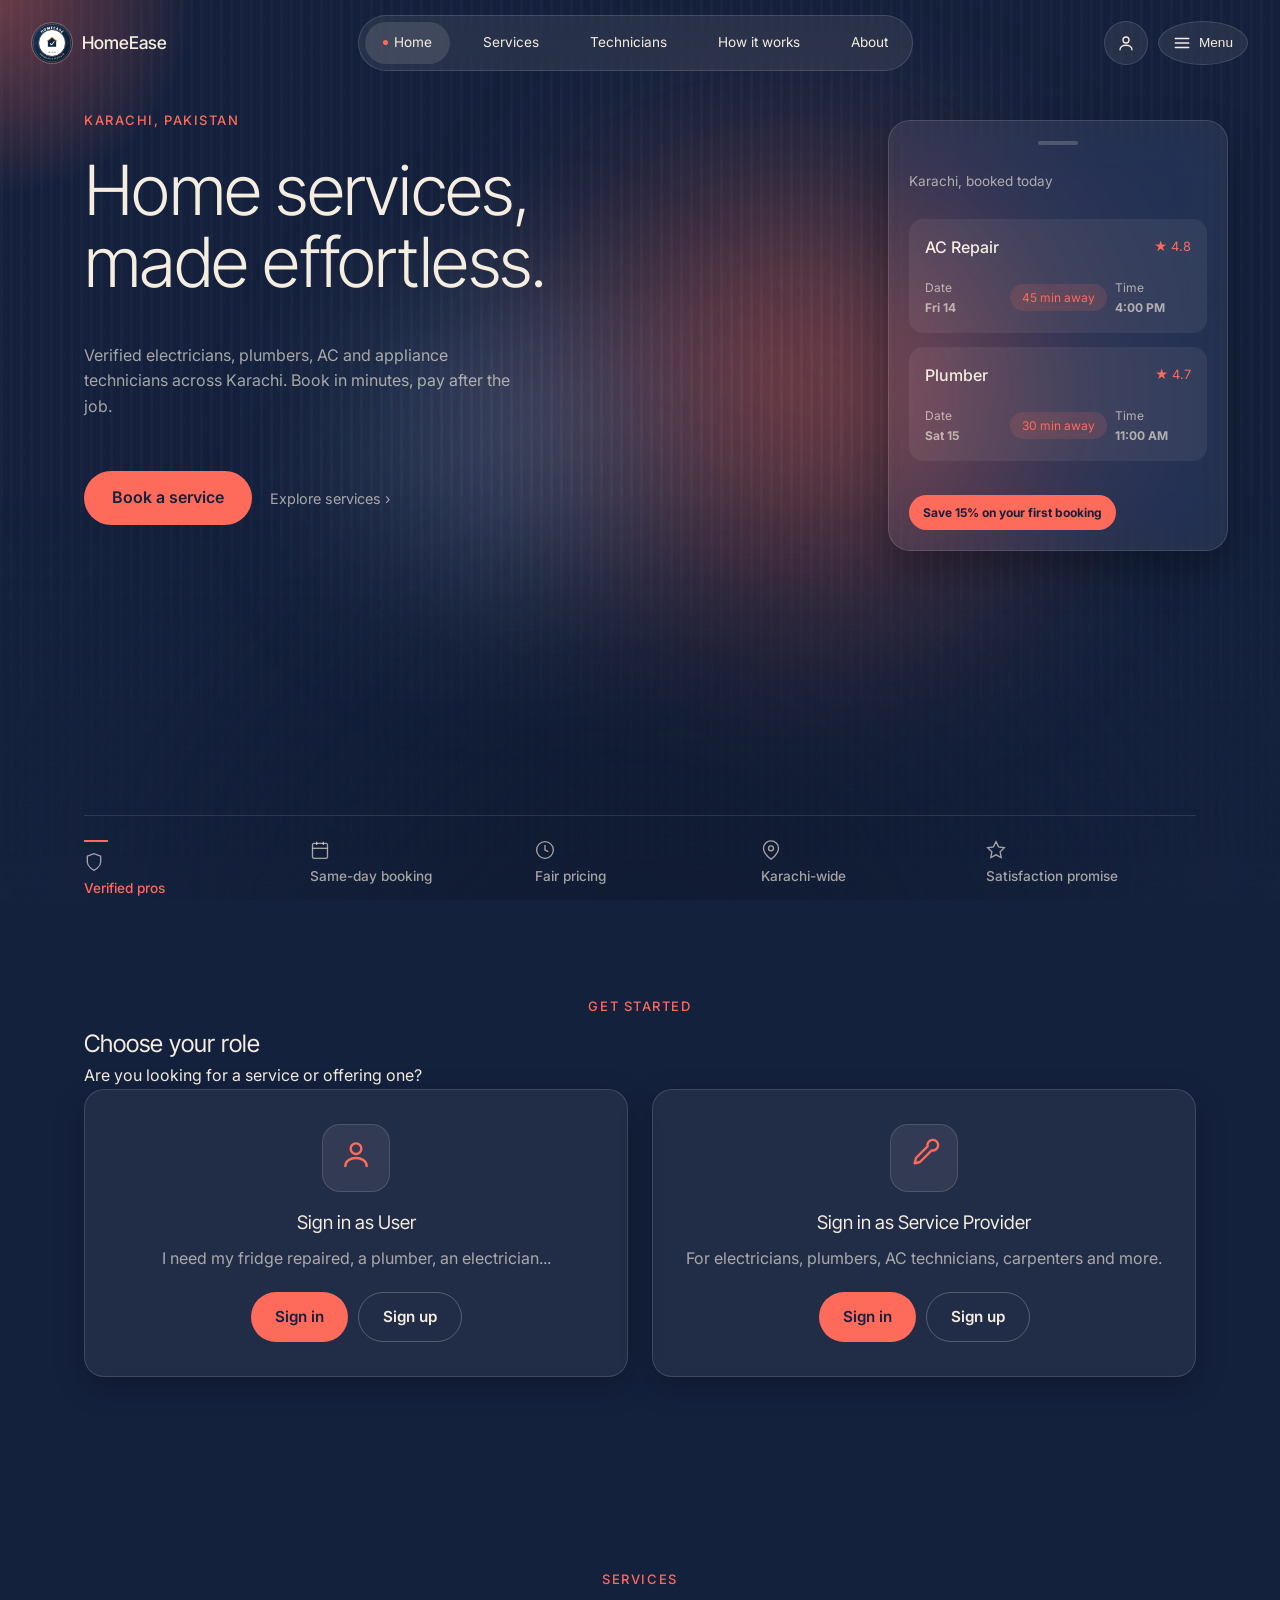
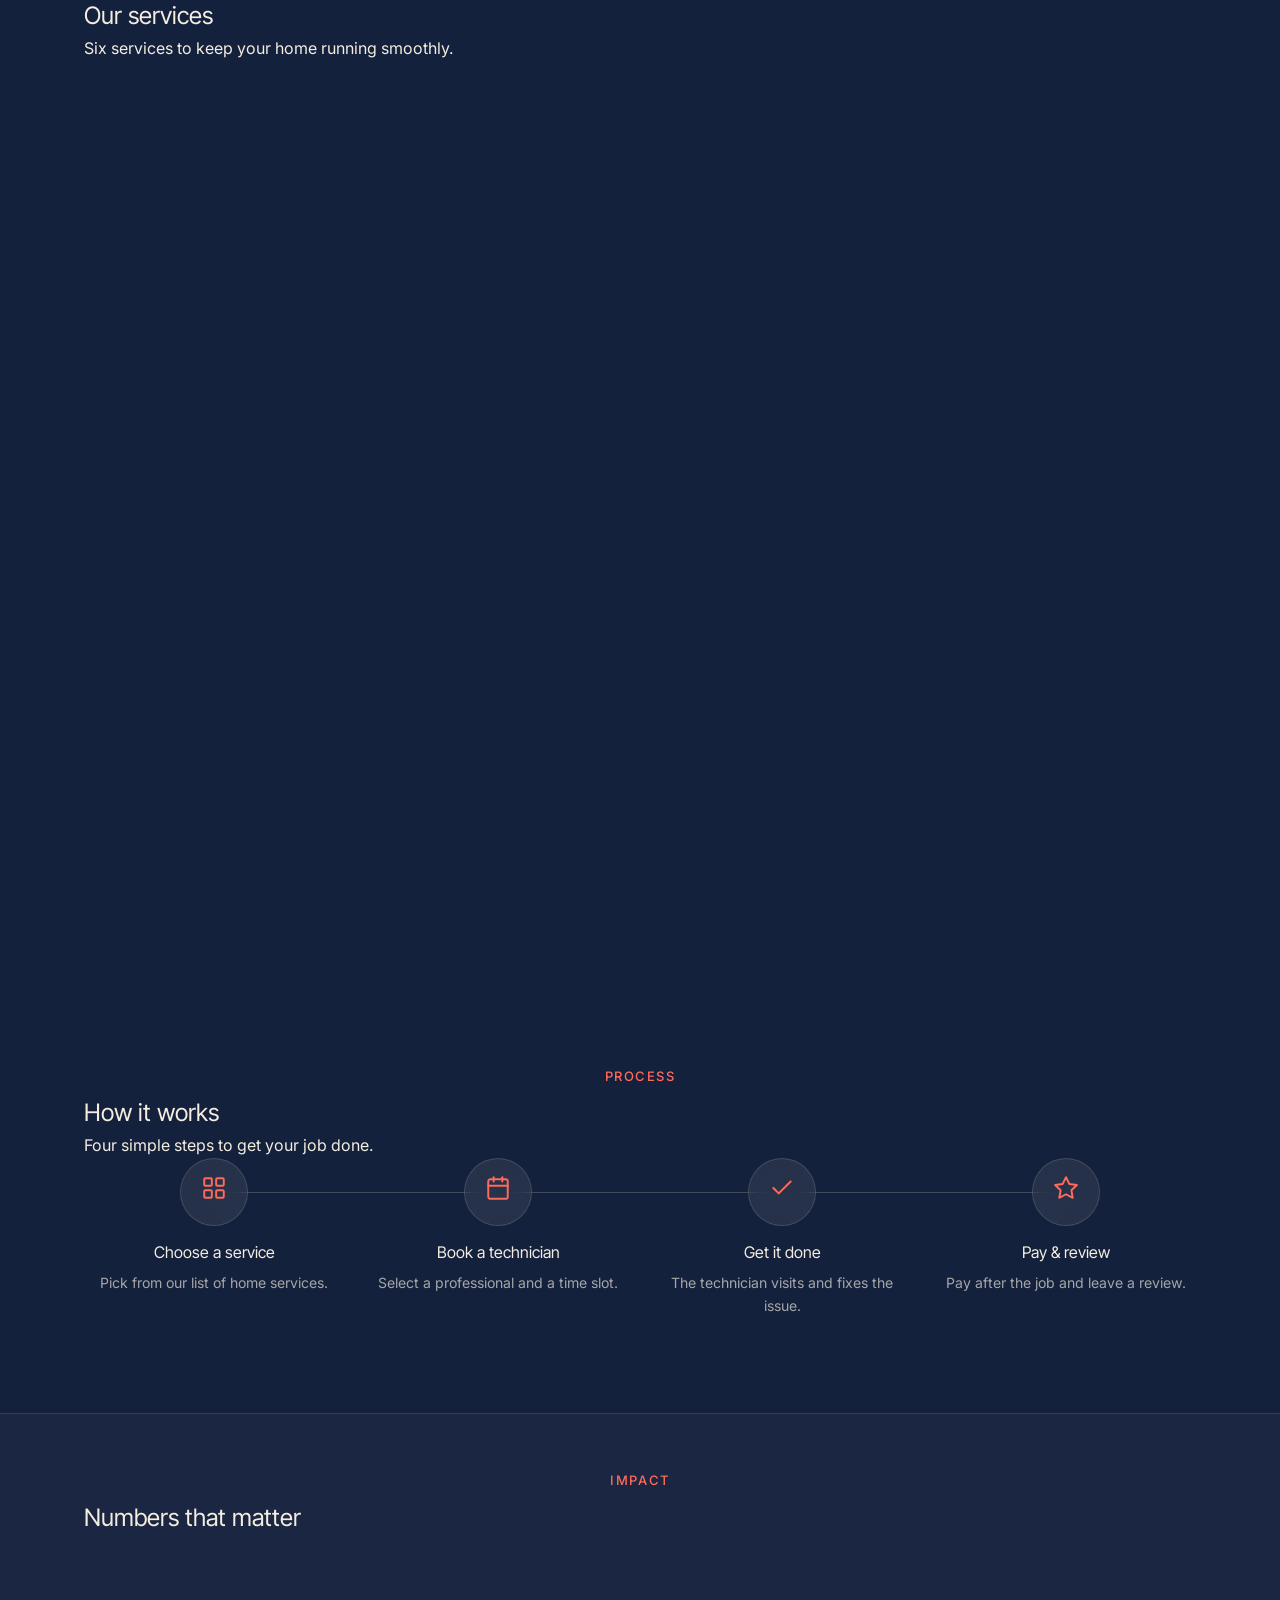
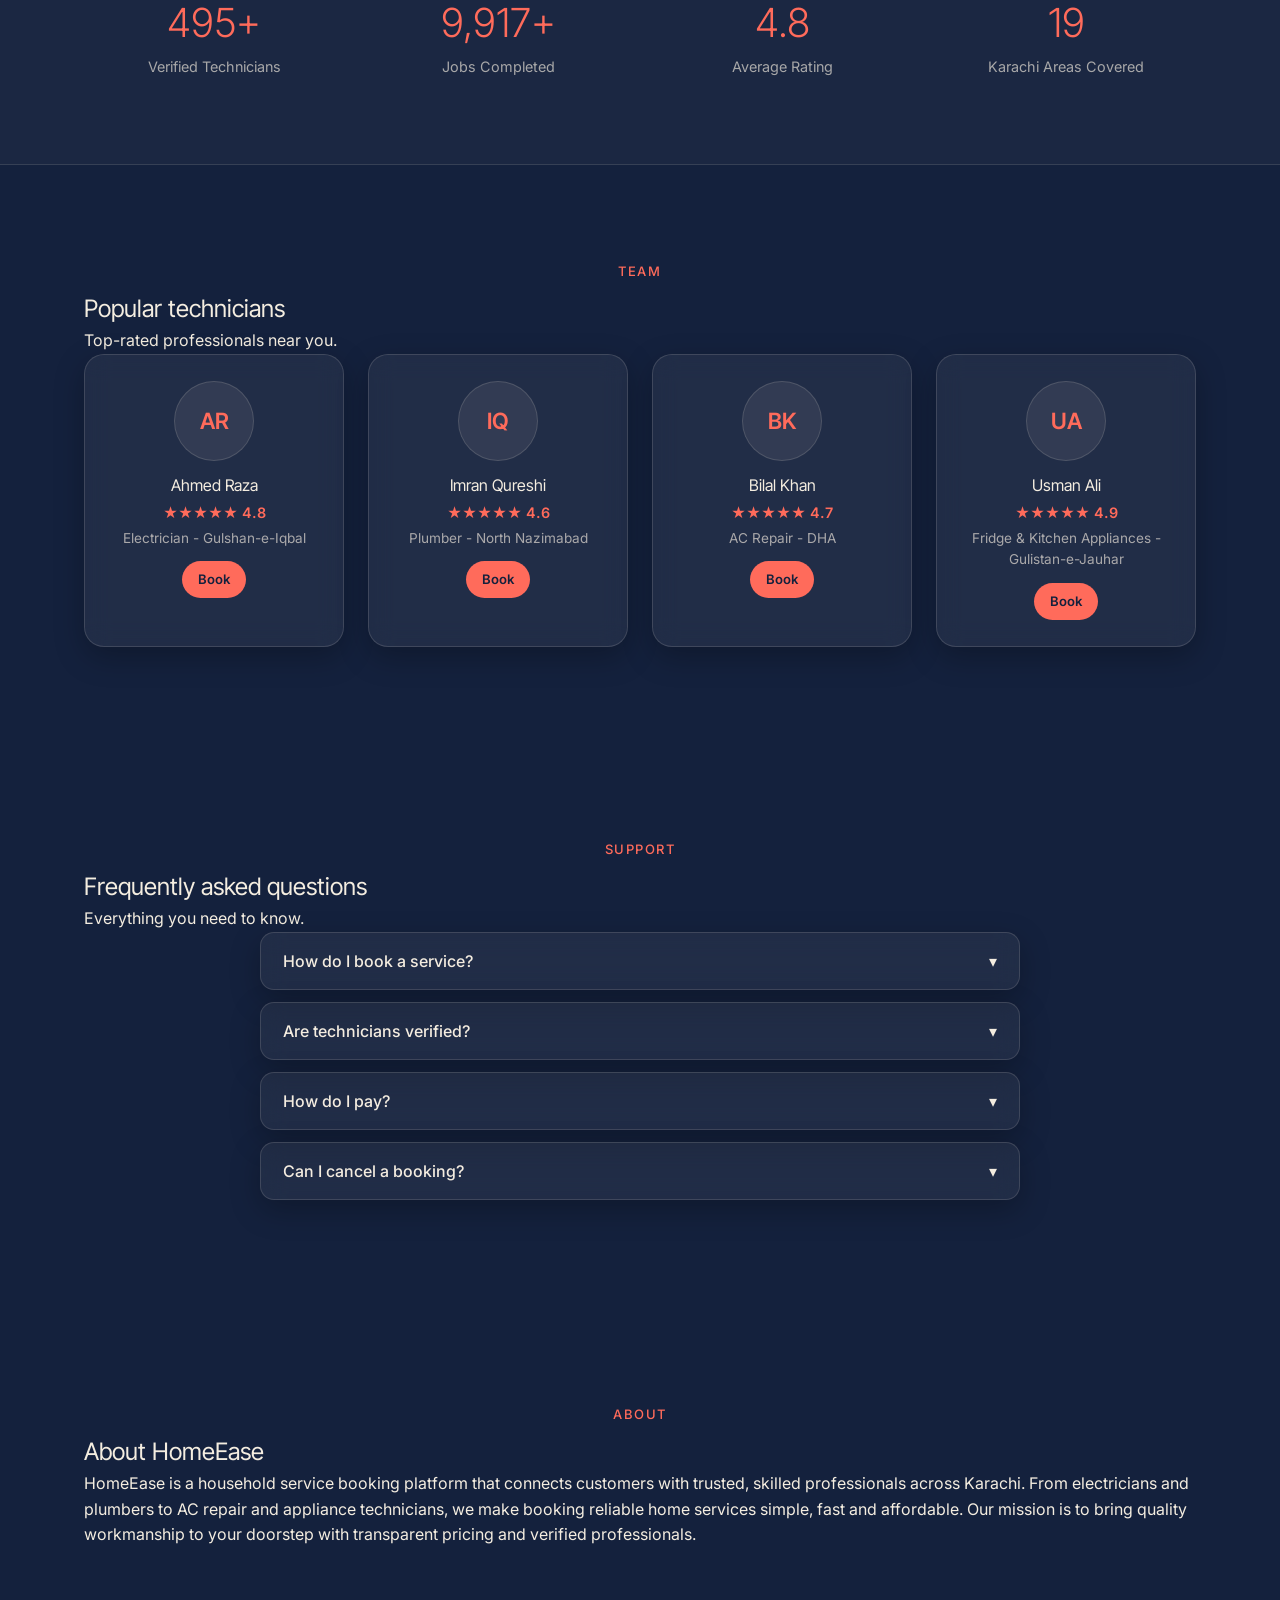
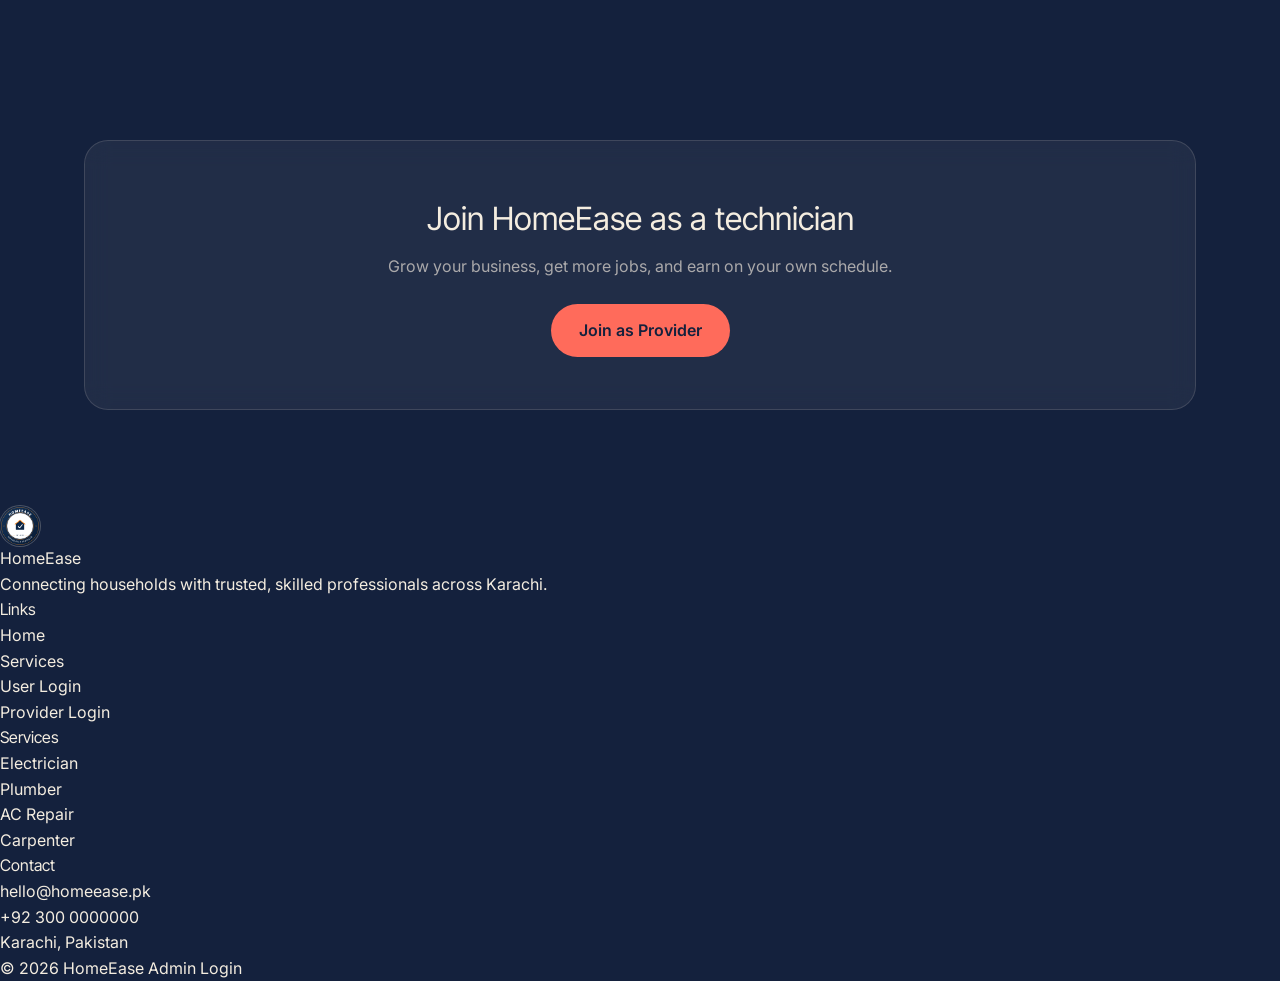
==== commit e456eaf0: "Add About section" ====
--- a/index.html
+++ b/index.html
@@ -158,6 +158,15 @@
     </div>
   </section>
 
+  <!-- About -->
+  <section class="section" id="about">
+    <div class="container">
+      <div class="section-label">About</div>
+      <h2 class="section-title fade-in">About HomeEase</h2>
+      <p class="section-sub fade-in">HomeEase is a household service booking platform that connects customers with trusted, skilled professionals across Karachi. From electricians and plumbers to AC repair and appliance technicians, we make booking reliable home services simple, fast and affordable. Our mission is to bring quality workmanship to your doorstep with transparent pricing and verified professionals.</p>
+    </div>
+  </section>
+
   <!-- CTA -->
   <section class="section" id="about">
     <div class="container">
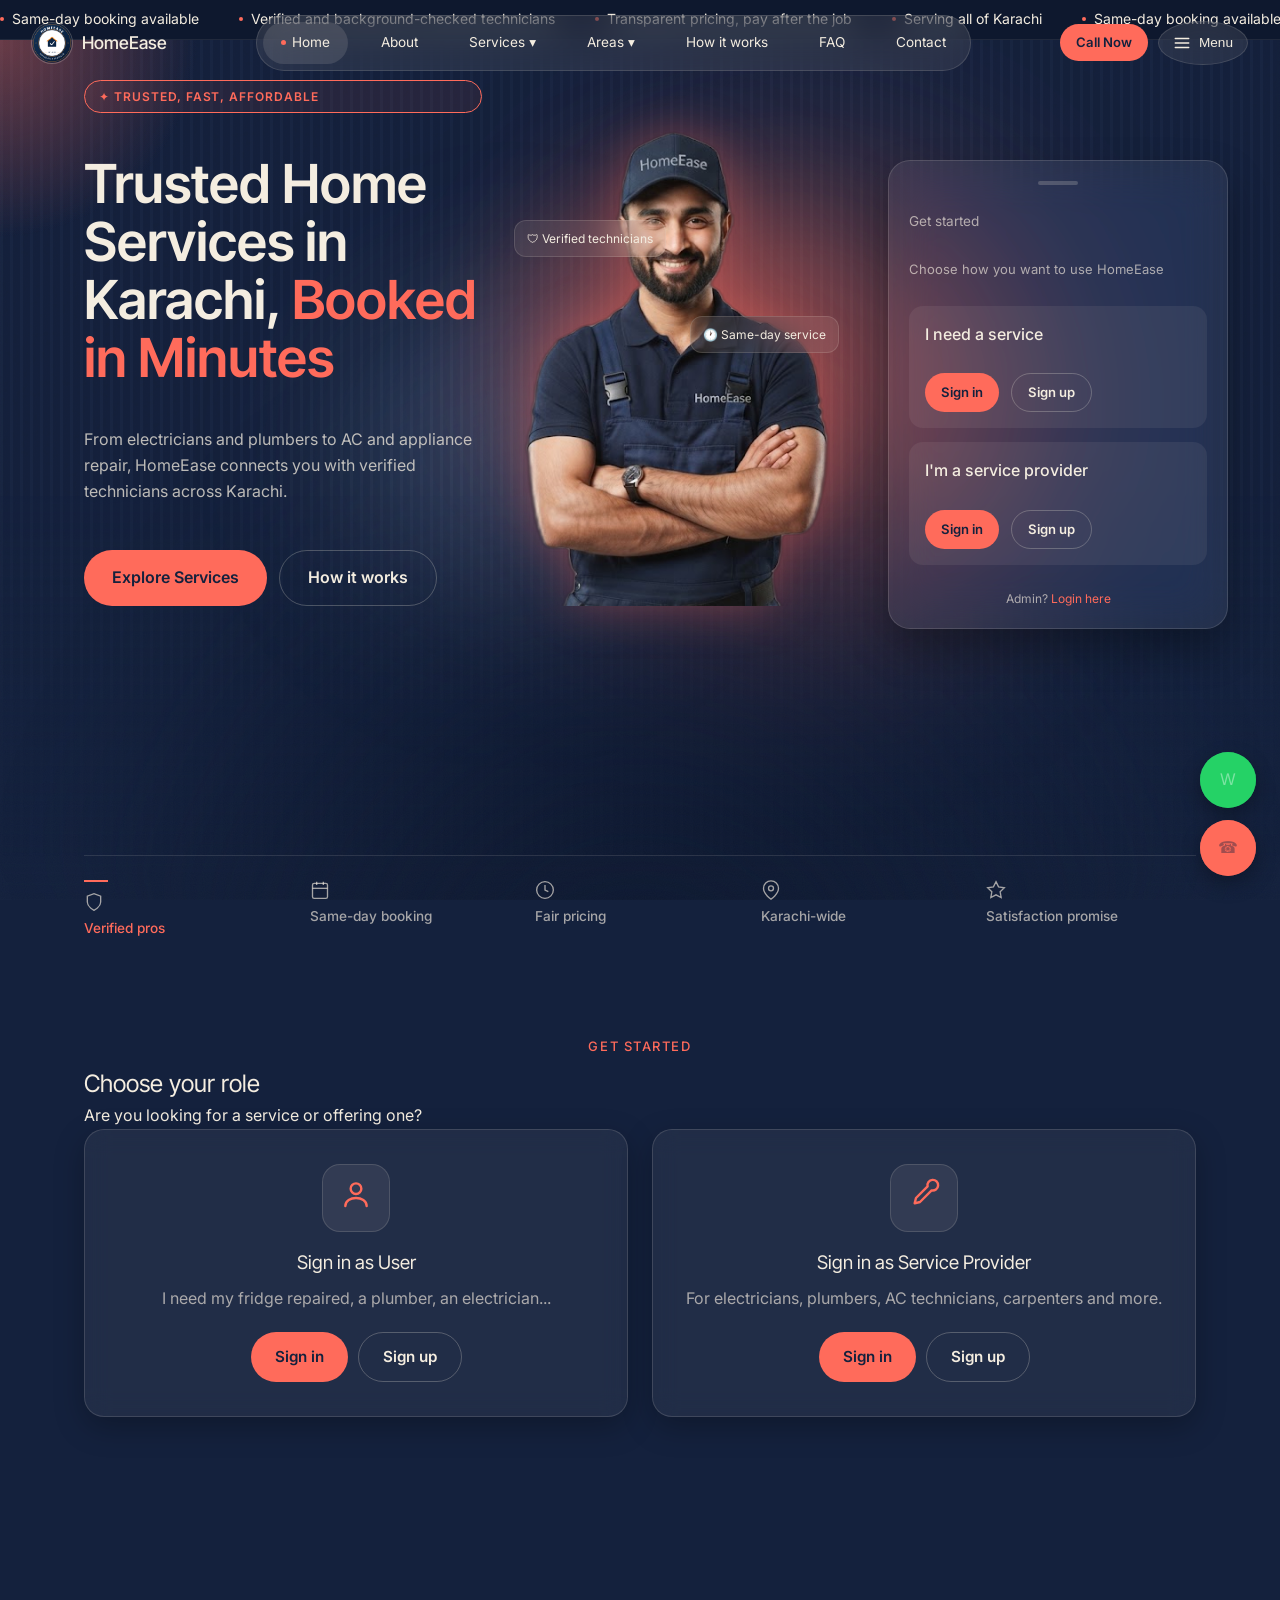
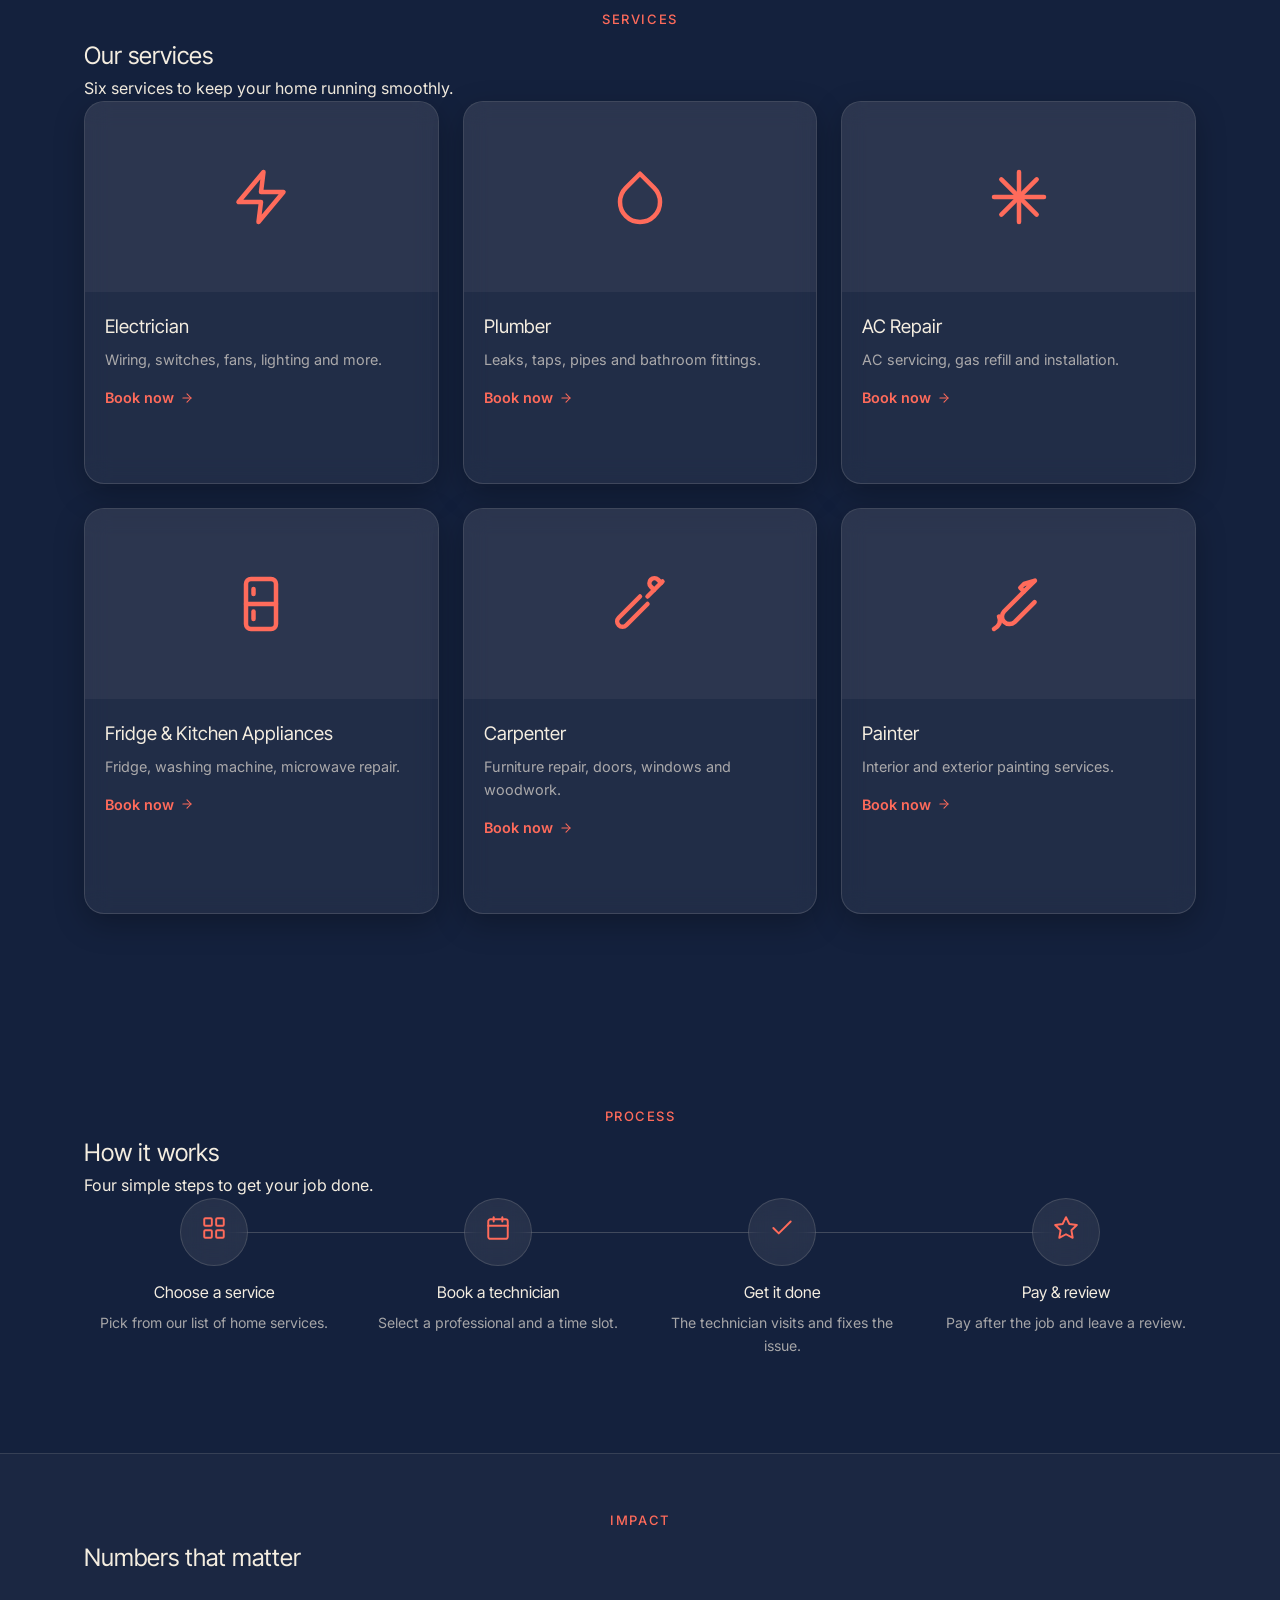
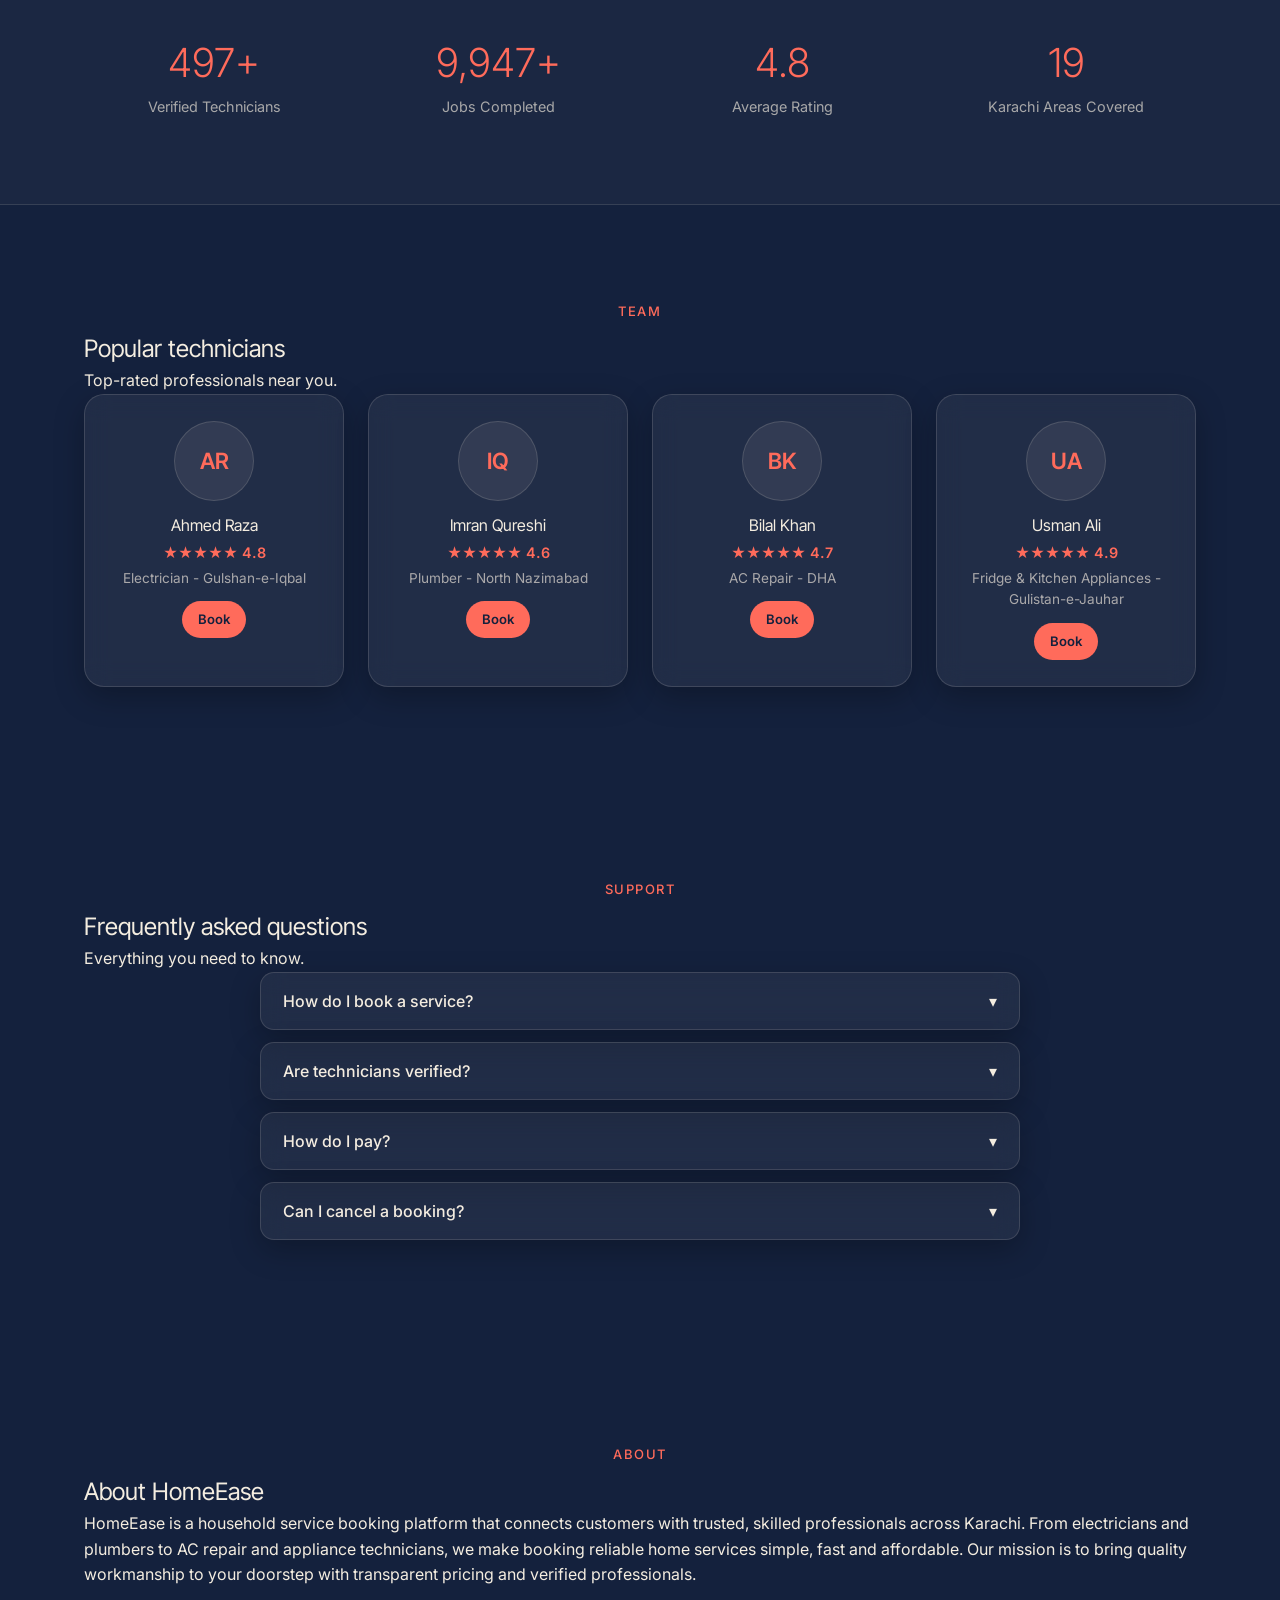
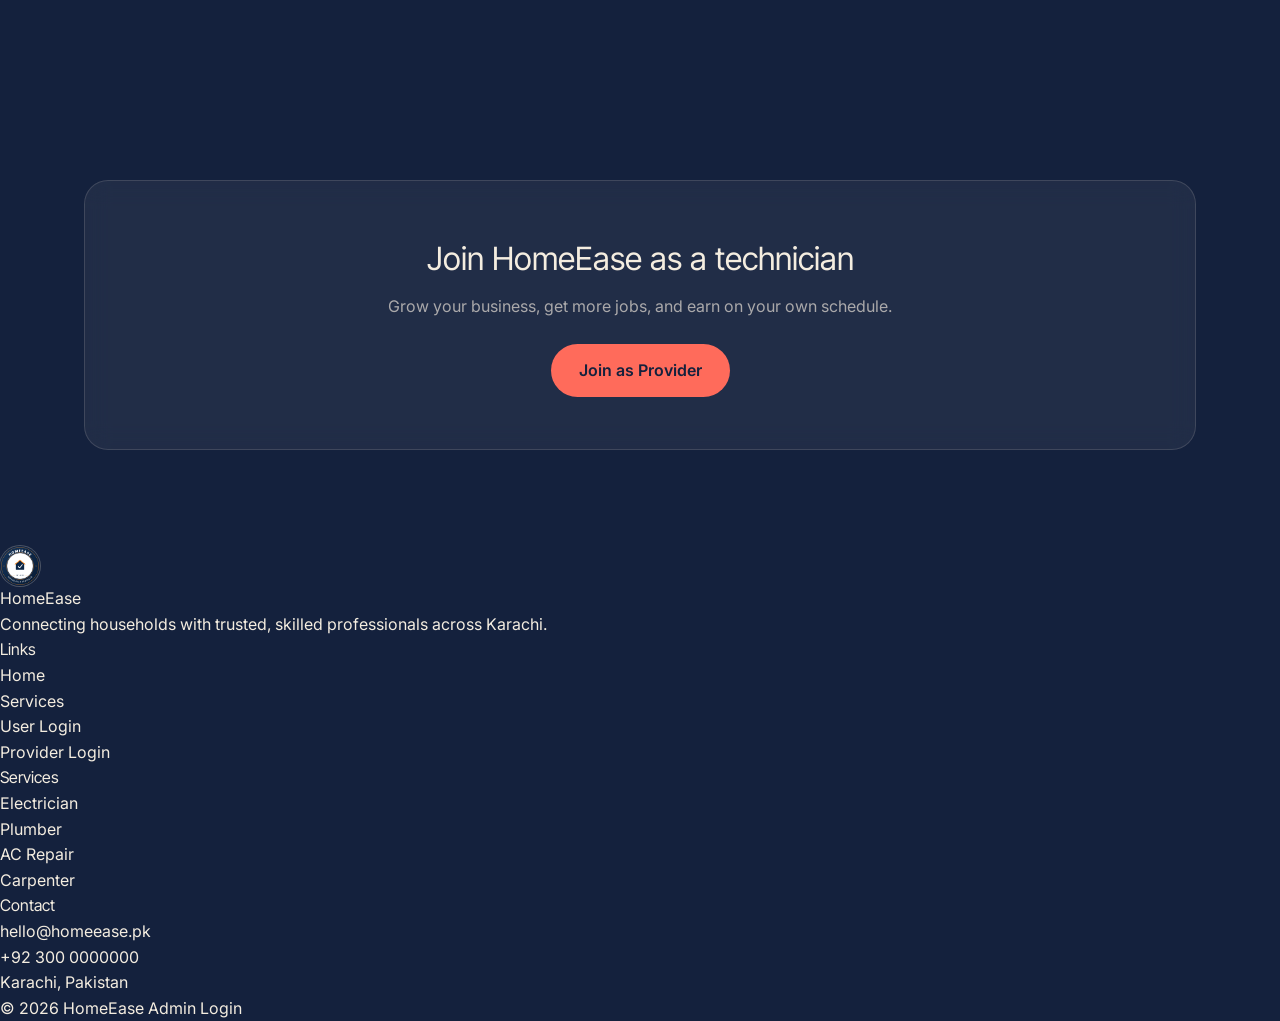
==== commit 51ff327e: "Redesign top: announcement bar, navbar, hero 3-col, FABs" ====
--- a/index.html
+++ b/index.html
@@ -17,37 +17,42 @@
   <!-- Hero -->
   <section class="hero" id="hero">
     <div class="hero-container">
-      <div class="hero-main">
+      <div class="hero-main-3">
         <div class="hero-left">
-          <div class="hero-label">Karachi, Pakistan</div>
-          <h1 class="hero-headline">Home services, made effortless.</h1>
-          <p class="hero-sub">Verified electricians, plumbers, AC and appliance technicians across Karachi. Book in minutes, pay after the job.</p>
-          <div class="hero-actions">
-            <a href="pages/booking.html" class="btn btn-primary btn-lg">Book a service</a>
-            <a href="pages/services.html" class="text-link">Explore services ›</a>
-          </div>
+          <div class="hero-badge-pill">✦ TRUSTED, FAST, AFFORDABLE</div>
+          <h1 class="hero-headline-3">Trusted Home Services in Karachi, <span class="highlight">Booked in Minutes</span></h1>
+          <p class="hero-sub-3">From electricians and plumbers to AC and appliance repair, HomeEase connects you with verified technicians across Karachi.</p>
+          <div class="hero-buttons-3">
+            <a href="pages/services.html" class="btn btn-primary btn-lg">Explore Services</a>
+            <a href="pages/services.html" class="btn btn-secondary btn-lg">How it works</a>
+          </div>
+        </div>
+        <div class="hero-center">
+          <div class="tech-glow"></div>
+          <img src="images/technician.png" alt="HomeEase technician" class="tech-img" onerror="this.outerHTML='<div class=tech-placeholder>Add images/technician.png</div>'">
+          <div class="float-badge badge-1">🛡 Verified technicians</div>
+          <div class="float-badge badge-2">🕐 Same-day service</div>
         </div>
         <div class="hero-right">
-          <div class="floating-glass" id="floatingGlass">
+          <div class="floating-glass hero-glass-card" id="floatingGlass">
             <div class="handle"></div>
-            <div class="fg-header"><span>Karachi, booked today</span></div>
+            <div class="fg-header"><span>Get started</span></div>
+            <p style="font-size:13px;color:var(--cream-soft);margin-bottom:12px;">Choose how you want to use HomeEase</p>
             <div class="fg-inner">
-              <div class="fg-row"><span class="fg-title">AC Repair</span><span class="fg-rating">★ 4.8</span></div>
-              <div class="fg-cols">
-                <div>Date<br><strong>Fri 14</strong></div>
-                <div><span class="fg-pill">45 min away</span></div>
-                <div>Time<br><strong>4:00 PM</strong></div>
+              <div class="fg-row"><span class="fg-title">I need a service</span></div>
+              <div class="hero-buttons-3" style="margin-top:8px;">
+                <a href="pages/user-login.html" class="btn btn-primary btn-sm">Sign in</a>
+                <a href="pages/user-signup.html" class="btn btn-secondary btn-sm">Sign up</a>
               </div>
             </div>
             <div class="fg-inner">
-              <div class="fg-row"><span class="fg-title">Plumber</span><span class="fg-rating">★ 4.7</span></div>
-              <div class="fg-cols">
-                <div>Date<br><strong>Sat 15</strong></div>
-                <div><span class="fg-pill">30 min away</span></div>
-                <div>Time<br><strong>11:00 AM</strong></div>
+              <div class="fg-row"><span class="fg-title">I'm a service provider</span></div>
+              <div class="hero-buttons-3" style="margin-top:8px;">
+                <a href="pages/provider-login.html" class="btn btn-primary btn-sm">Sign in</a>
+                <a href="pages/provider-signup.html" class="btn btn-secondary btn-sm">Sign up</a>
               </div>
             </div>
-            <div style="margin-top:10px;"><span class="fg-save">Save 15% on your first booking</span></div>
+            <div style="margin-top:10px;text-align:center;font-size:12px;color:var(--cream-soft);">Admin? <a href="pages/admin-login.html" style="color:var(--coral);">Login here</a></div>
           </div>
         </div>
       </div>
@@ -61,7 +66,6 @@
     </div>
     <div class="hero-glow" id="heroGlow"></div>
   </section>
-
   <!-- Choose role -->
   <section class="section" id="roles">
     <div class="container">
--- a/css/style.css
+++ b/css/style.css
@@ -455,3 +455,116 @@
 @media (max-width: 640px) { .section { padding: 64px 0; } }
 
 .section-label { font-size: 13px; letter-spacing: 0.12em; text-transform: uppercase; color: var(--coral); font-weight: 500; text-align: center; margin-bottom: 8px; }
+
+/* ---------- Announcement bar ---------- */
+.announcement-bar {
+  height: 40px; background: var(--navy-deep); color: var(--cream); font-size: 14px;
+  display: flex; align-items: center; overflow: hidden; white-space: nowrap;
+  border-bottom: 1px solid rgba(244,237,224,0.08);
+}
+.announcement-bar .ann-track { display: flex; gap: 40px; animation: annScroll 24s linear infinite; }
+.ann-item { display: inline-flex; align-items: center; gap: 8px; }
+.ann-dot { width: 4px; height: 4px; border-radius: 50%; background: var(--coral); }
+@keyframes annScroll { 0% { transform: translateX(0); } 100% { transform: translateX(-50%); } }
+
+/* ---------- Navbar dropdowns ---------- */
+.nav-dropdown { position: relative; }
+.nav-dropdown .dropdown-menu {
+  position: absolute; top: 100%; left: 0; margin-top: 8px;
+  background: rgba(14,24,46,0.95); backdrop-filter: blur(18px); -webkit-backdrop-filter: blur(18px);
+  border: 1px solid rgba(244,237,224,0.14); border-radius: 12px; padding: 8px; min-width: 200px;
+  opacity: 0; transform: translateY(8px); pointer-events: none; transition: all 0.2s ease;
+  display: flex; flex-direction: column; gap: 2px; z-index: 70;
+}
+.nav-dropdown:hover .dropdown-menu { opacity: 1; transform: translateY(0); pointer-events: auto; }
+.dropdown-menu a { padding: 8px 12px; border-radius: 8px; font-size: 0.85rem; color: var(--cream); transition: all var(--trans); }
+.dropdown-menu a:hover { background: rgba(255,107,91,0.12); color: var(--coral); }
+.nav-call { display: inline-flex; }
+.icon-btn.menu-btn { display: inline-flex; }
+
+/* ---------- Hero 3 columns ---------- */
+.hero-main-3 {
+  display: grid; grid-template-columns: 1.1fr 0.9fr 0.9fr; gap: 32px;
+  align-items: end; padding-top: 40px; padding-bottom: 24px;
+}
+.hero-badge-pill {
+  display: inline-flex; align-items: center; gap: 8px;
+  border: 1px solid var(--coral); color: var(--coral); border-radius: 999px;
+  padding: 6px 14px; font-size: 12px; font-weight: 600; letter-spacing: 0.08em;
+  background: rgba(255,107,91,0.08); margin-bottom: 18px;
+}
+.hero-headline-3 {
+  font-family: "Inter Tight", sans-serif; font-size: clamp(2.2rem, 4.2vw, 3.8rem);
+  line-height: 1.08; font-weight: 600; color: var(--cream); text-wrap: balance;
+  margin-bottom: 16px;
+}
+.hero-headline-3 .highlight { color: var(--coral); }
+.hero-sub-3 { max-width: 460px; color: rgba(244,237,224,0.75); font-size: 16px; line-height: 1.6; margin-bottom: 22px; }
+.hero-buttons-3 { display: flex; gap: 12px; flex-wrap: wrap; }
+.hero-center { position: relative; display: flex; justify-content: center; align-items: flex-end; min-height: 420px; }
+.tech-glow {
+  position: absolute; bottom: 0; left: 50%; transform: translateX(-50%);
+  width: 520px; height: 520px; border-radius: 50%;
+  background: radial-gradient(circle, rgba(255,107,91,0.55), transparent 60%);
+  filter: blur(40px); z-index: 0;
+}
+.tech-img {
+  position: relative; z-index: 1; max-height: 640px; height: 100%; width: auto;
+  object-fit: contain; filter: drop-shadow(0 0 24px rgba(255,107,91,0.35));
+  animation: floatTech 4s ease-in-out infinite;
+}
+@keyframes floatTech { 0%,100% { transform: translateY(0); } 50% { transform: translateY(-8px); } }
+.tech-placeholder {
+  position: relative; z-index: 1; color: var(--cream-soft); text-align: center;
+  padding: 40px; border: 1px dashed rgba(244,237,224,0.2); border-radius: 16px;
+}
+.float-badge {
+  position: absolute; z-index: 2; background: rgba(244,237,224,0.08); border: 1px solid rgba(244,237,224,0.14);
+  backdrop-filter: blur(18px); border-radius: 12px; padding: 8px 12px; font-size: 12px; color: var(--cream);
+  display: flex; align-items: center; gap: 6px; animation: bob 3s ease-in-out infinite;
+}
+.float-badge.badge-1 { top: 20%; left: 0; animation-delay: 0s; }
+.float-badge.badge-2 { top: 40%; right: 0; animation-delay: -1.5s; }
+.hero-glass-card { max-width: 340px; width: 100%; margin-left: auto; }
+
+/* ---------- Floating action buttons ---------- */
+.fab-wrap {
+  position: fixed; right: 24px; bottom: 24px; z-index: 75;
+  display: flex; flex-direction: column; gap: 12px; align-items: flex-end;
+}
+.fab {
+  width: 56px; height: 56px; border-radius: 50%; border: none; cursor: pointer;
+  display: flex; align-items: center; justify-content: center; color: #fff;
+  box-shadow: 0 8px 20px rgba(0,0,0,0.3); transition: transform var(--trans);
+  position: relative;
+}
+.fab:hover { transform: scale(1.08); }
+.fab.whatsapp { background: #25D366; }
+.fab.call { background: var(--coral); color: var(--navy); }
+.fab::after {
+  content: attr(data-tooltip); position: absolute; right: 68px; top: 50%; transform: translateY(-50%);
+  background: rgba(14,24,46,0.9); color: var(--cream); padding: 6px 10px; border-radius: 8px;
+  font-size: 12px; white-space: nowrap; opacity: 0; pointer-events: none; transition: opacity 0.2s;
+}
+.fab:hover::after { opacity: 1; }
+.fab.pulse::before {
+  content: ""; position: absolute; inset: 0; border-radius: 50%;
+  background: inherit; opacity: 0.6; animation: fabPulse 2s ease-out infinite;
+}
+@keyframes fabPulse { 0% { transform: scale(1); opacity: 0.6; } 100% { transform: scale(1.6); opacity: 0; } }
+#backToTop { bottom: 170px; }
+
+/* ---------- Mobile ---------- */
+@media (max-width: 960px) {
+  .hero-main-3 { grid-template-columns: 1fr; gap: 24px; align-items: center; }
+  .hero-center { min-height: 320px; }
+  .tech-img { max-height: 380px; }
+  .hero-glass-card { max-width: 100%; }
+  .feature-strip { display: flex; overflow-x: auto; gap: 16px; }
+  .feature-strip .feature-item { min-width: 120px; }
+}
+@media (max-width: 640px) {
+  .nav-pillbar { display: none; }
+  .nav-call { display: none; }
+}
+"""
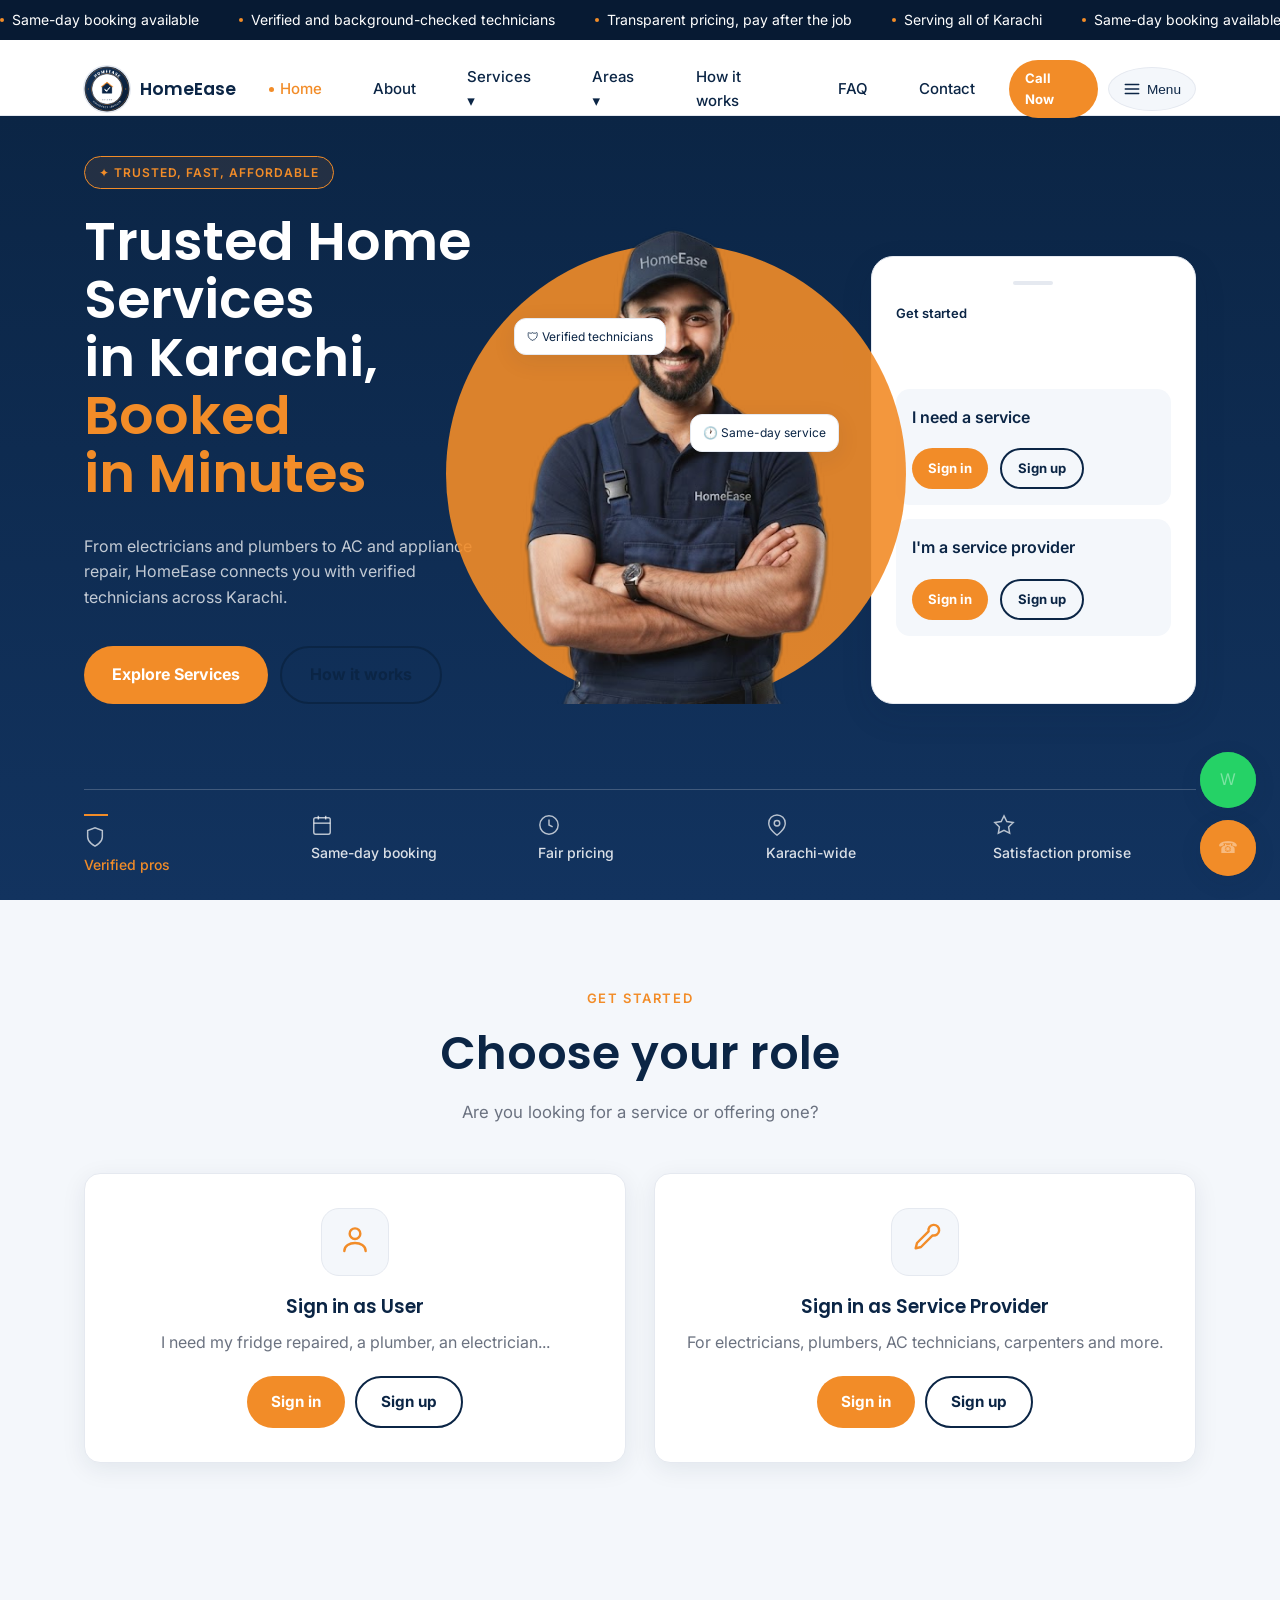
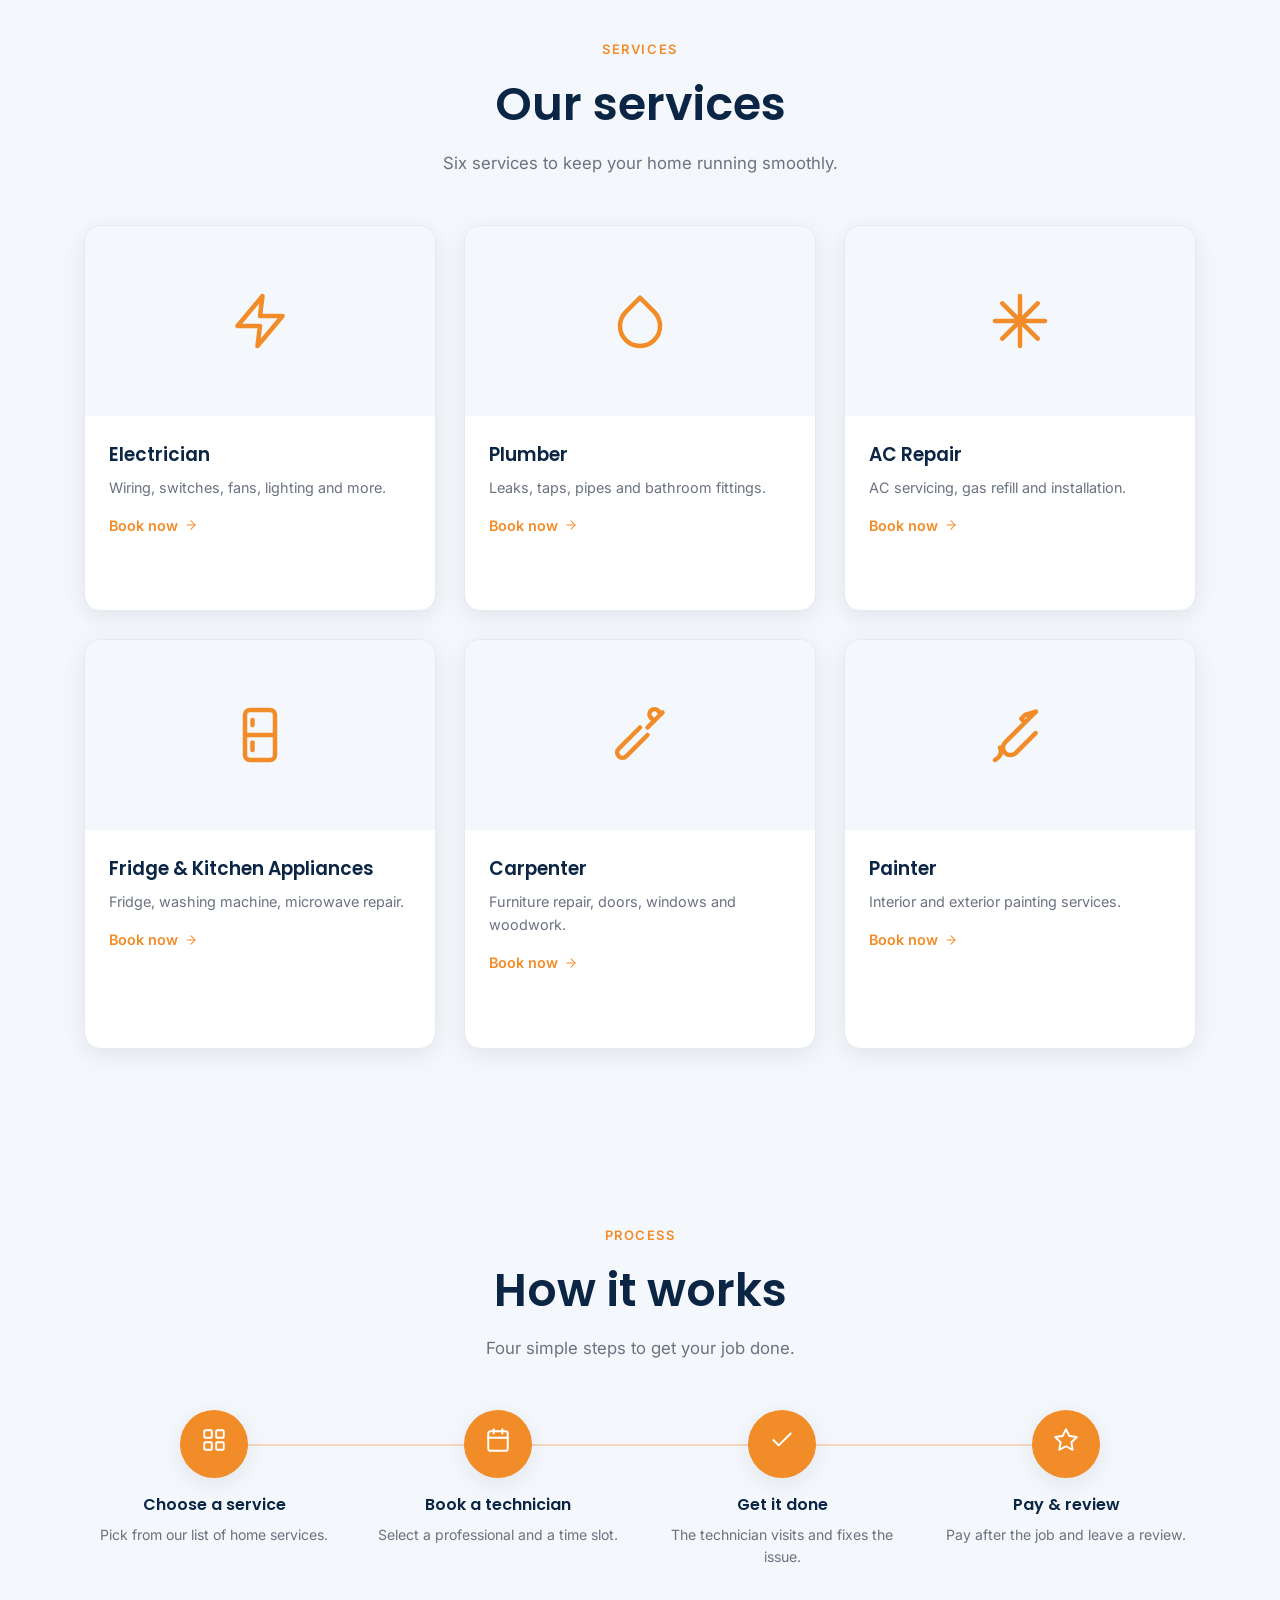
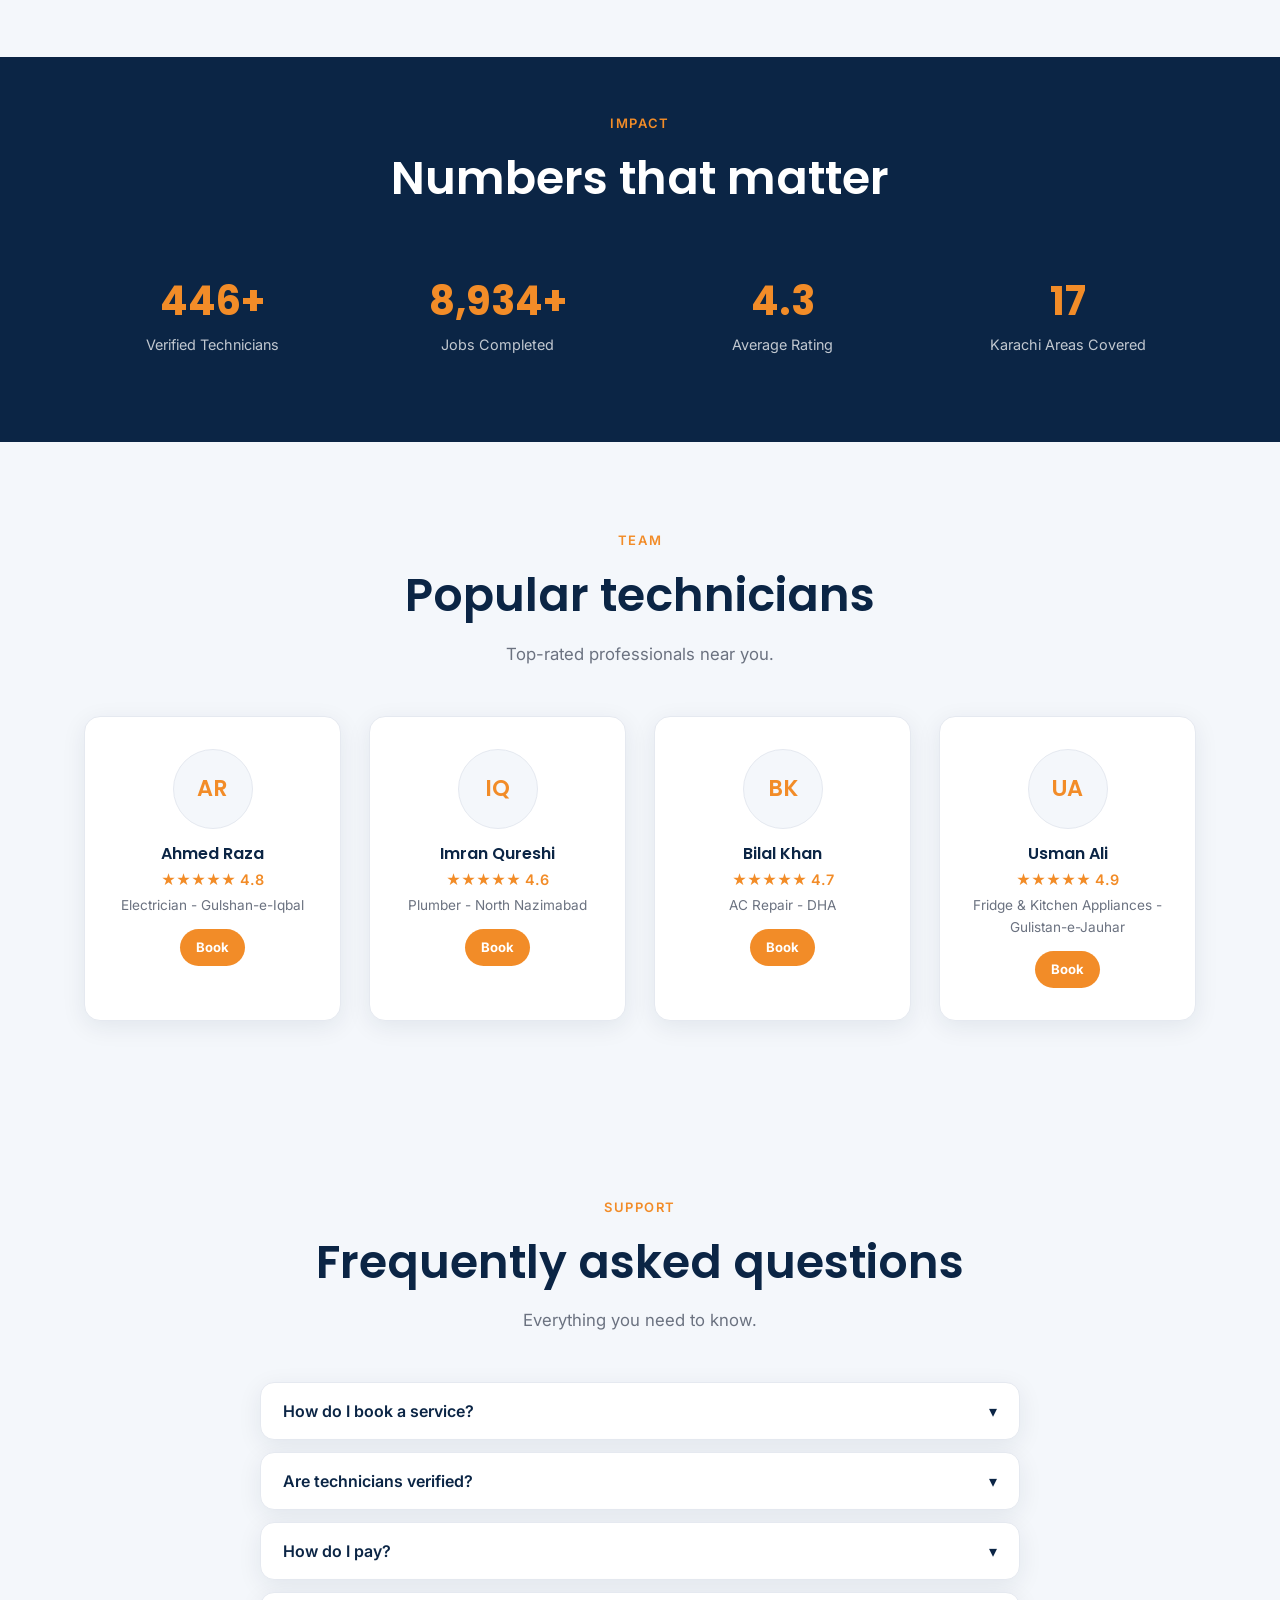
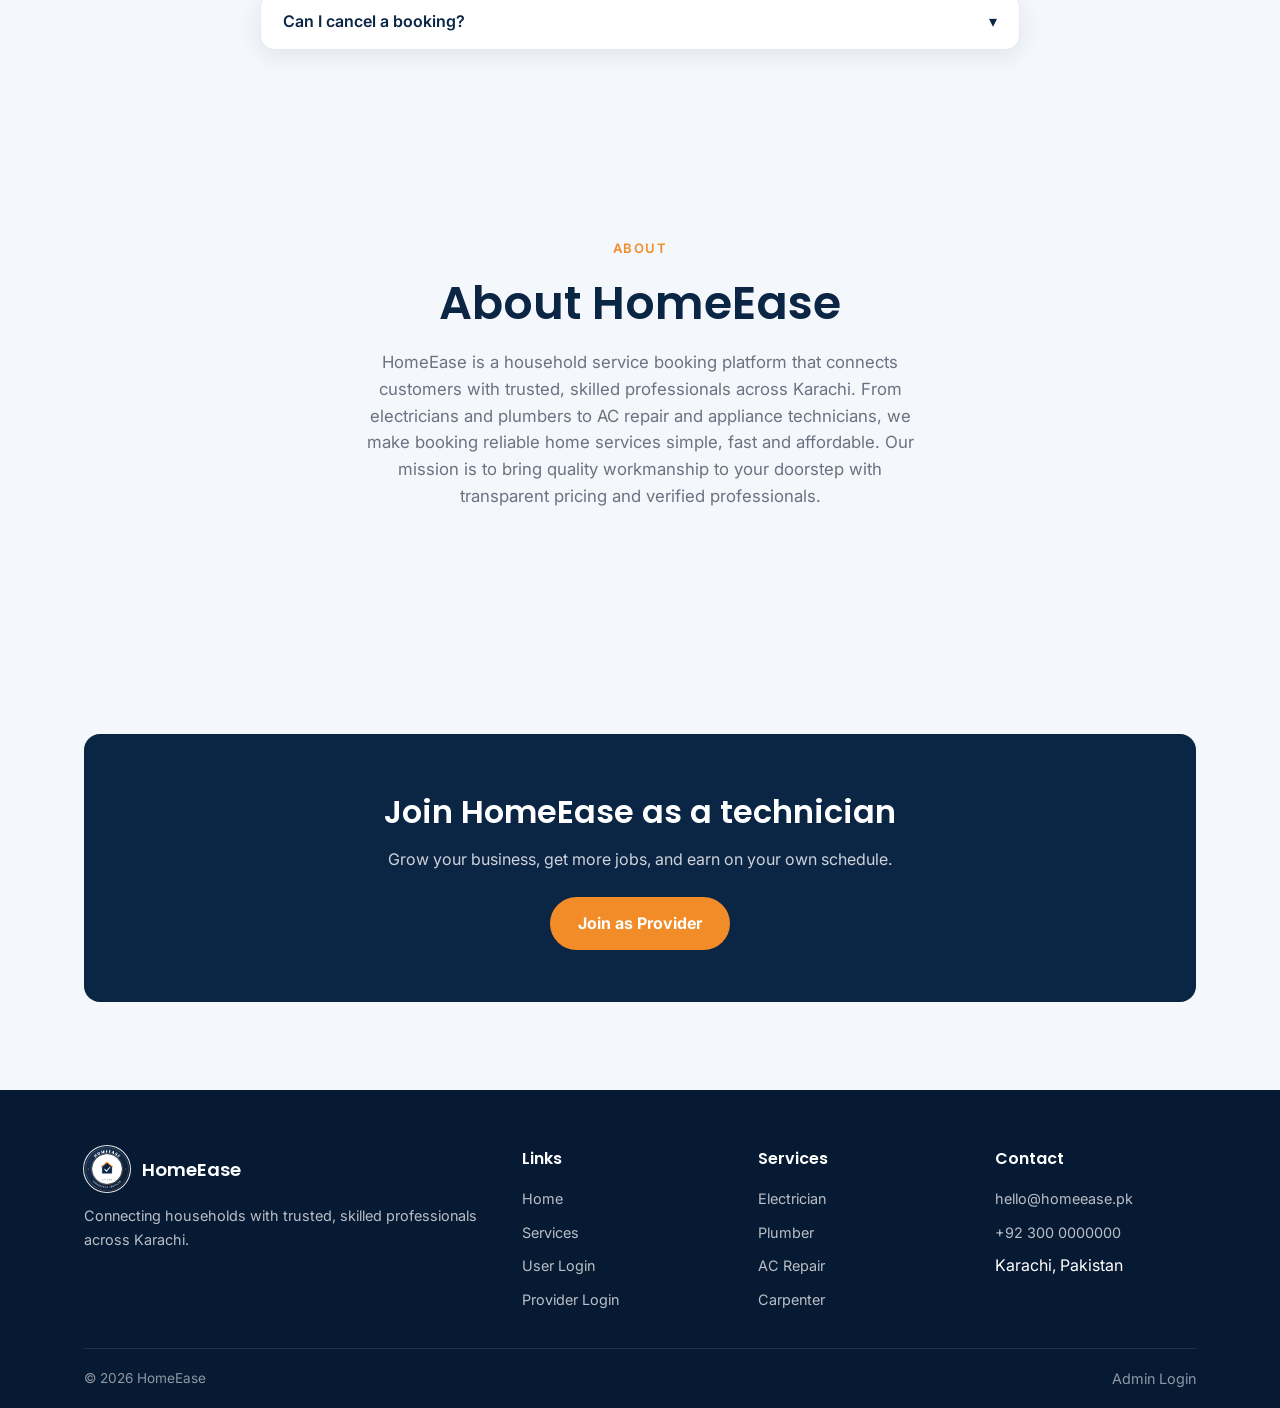
==== commit 04fdcdc6: "Convert to clean minimal light theme" ====
--- a/index.html
+++ b/index.html
@@ -28,7 +28,7 @@
           </div>
         </div>
         <div class="hero-center">
-          <div class="tech-glow"></div>
+          <div class="tech-circle"></div>
           <img src="images/technician.png" alt="HomeEase technician" class="tech-img" onerror="this.outerHTML='<div class=tech-placeholder>Add images/technician.png</div>'">
           <div class="float-badge badge-1">🛡 Verified technicians</div>
           <div class="float-badge badge-2">🕐 Same-day service</div>
@@ -221,17 +221,7 @@
       const io = new IntersectionObserver(entries => { entries.forEach(en => { if (en.isIntersecting) { if(line)line.classList.add("drawn"); circles.forEach((c,i)=>setTimeout(()=>c.classList.add("pop"),i*150)); io.unobserve(en.target); } }); }, { threshold: 0.3 });
       const wrap = document.querySelector(".steps-wrap"); if (wrap) io.observe(wrap);
     })();
-    (function() {
-      document.querySelectorAll(".tilt-card").forEach(card => {
-        card.addEventListener("mousemove", e => {
-          const r = card.getBoundingClientRect();
-          const x = (e.clientX - r.left)/r.width - 0.5;
-          const y = (e.clientY - r.top)/r.height - 0.5;
-          card.style.transform = `rotateY(${x*8}deg) rotateX(${-y*8}deg)`;
-        });
-        card.addEventListener("mouseleave", () => { card.style.transform = "rotateY(0) rotateX(0)"; });
-      });
-    })();
+    // (no 3D tilt in light theme)
     window.toggleFaq = function(btn) { btn.parentElement.classList.toggle("open"); };
   </script>
 </body>
--- a/css/style.css
+++ b/css/style.css
@@ -1,21 +1,21 @@
-/* css/style.css - HomeEase reference glass theme */
-
-@import url('https://fonts.googleapis.com/css2?family=Inter+Tight:wght@300;400;500;600&family=Inter:wght@400;500;600&display=swap');
+/* css/style.css - HomeEase light theme */
+
+@import url('https://fonts.googleapis.com/css2?family=Poppins:wght@500;600;700&family=Inter:wght@400;500;600&display=swap');
 
 :root {
-  --navy: #14213D;
-  --navy-deep: #0E182E;
-  --navy-card: #1B2B4F;
-  --cream: #F4EDE0;
-  --cream-soft: rgba(244,237,224,0.65);
-  --cream-line: rgba(244,237,224,0.14);
-  --coral: #FF6B5B;
-  --coral-dark: #E8503F;
-  --shadow: 0 10px 30px rgba(0,0,0,0.35);
-  --shadow-lg: 0 24px 50px rgba(0,0,0,0.45);
-  --glow: 0 10px 30px rgba(255,107,91,0.45);
-  --trans: 0.3s ease;
-  --radius: 20px;
+  --navy: #0B2545;
+  --navy-deep: #071A33;
+  --orange: #F28C28;
+  --orange-dark: #D9640A;
+  --bg: #F4F7FB;
+  --white: #FFFFFF;
+  --text: #1F2937;
+  --muted: #6B7280;
+  --line: #E5E9F0;
+  --shadow: 0 6px 24px rgba(11,37,69,0.08);
+  --shadow-lg: 0 12px 32px rgba(11,37,69,0.12);
+  --trans: 0.25s ease;
+  --radius: 16px;
   --radius-sm: 14px;
 }
 
@@ -23,8 +23,8 @@
 html { scroll-behavior: smooth; }
 body {
   font-family: "Inter", system-ui, sans-serif;
-  background: var(--navy);
-  color: var(--cream);
+  background: var(--bg);
+  color: var(--text);
   line-height: 1.6;
   min-height: 100vh;
   display: flex;
@@ -32,529 +32,343 @@
   -webkit-font-smoothing: antialiased;
   overflow-x: hidden;
 }
-h1,h2,h3,h4,h5 { font-family: "Inter Tight", sans-serif; color: var(--cream); font-weight: 400; }
-a { color: var(--cream); text-decoration: none; transition: color var(--trans); }
-a:hover { color: var(--coral); }
+h1,h2,h3,h4,h5 { font-family: "Poppins", sans-serif; color: var(--navy); font-weight: 600; }
+a { color: var(--navy); text-decoration: none; transition: color var(--trans); }
+a:hover { color: var(--orange); }
 img { max-width: 100%; display: block; }
 
-/* ---------- Fixed mesh background ---------- */
-.mesh-bg {
-  position: fixed; inset: 0; z-index: -2; pointer-events: none; overflow: hidden;
-  background: var(--navy);
-}
-.mesh-blob { position: absolute; border-radius: 50%; filter: blur(60px); animation: meshDrift 30s ease-in-out infinite alternate; }
-.mesh-blob.coral { width: 70vw; height: 70vw; background: radial-gradient(circle, rgba(255,107,91,0.55), transparent 50%); top: 45%; left: 62%; transform: translate(-50%,-50%); filter: blur(80px); width: 900px; height: 900px; }
-.mesh-blob.steel { width: 50vw; height: 50vw; background: radial-gradient(circle, rgba(120,140,180,0.45), transparent 50%); top: 15%; left: 15%; animation-duration: 36s; animation-delay: -8s; }
-.mesh-blob.vignette { width: 100vw; height: 60vw; background: radial-gradient(ellipse at bottom, rgba(14,24,46,0.9), transparent 70%); bottom: -20%; left: 0; filter: blur(40px); animation: none; }
-@keyframes meshDrift { 0% { transform: translate(-50%,-50%) scale(1); } 50% { transform: translate(-48%,-52%) scale(1.08); } 100% { transform: translate(-52%,-48%) scale(0.96); } }
-
-/* fluted glass texture */
-.fluted {
-  position: fixed; inset: 0; z-index: -1; pointer-events: none;
-  background: repeating-linear-gradient(90deg, rgba(255,255,255,0.025) 0px, rgba(255,255,255,0.025) 3px, rgba(0,0,0,0.05) 3px, rgba(0,0,0,0.05) 10px);
-  backdrop-filter: blur(1.5px); -webkit-backdrop-filter: blur(1.5px);
-  mask-image: linear-gradient(to bottom, black 55%, transparent 100%);
-  -webkit-mask-image: linear-gradient(to bottom, black 55%, transparent 100%);
-  opacity: 0.7;
-}
-
-/* grain */
-.grain {
-  position: fixed; inset: 0; z-index: -1; pointer-events: none; opacity: 0.05;
-  background-image: url("data:image/svg+xml;utf8,<svg xmlns='http://www.w3.org/2000/svg' width='200' height='200'><filter id='n'><feTurbulence type='fractalNoise' baseFrequency='0.9' numOctaves='2' stitchTiles='stitch'/></filter><rect width='100%25' height='100%25' filter='url(%23n)' opacity='0.6'/></svg>");
-  animation: grainShift 12s steps(6) infinite;
-}
-@keyframes grainShift { 0% { transform: translate(0,0); } 100% { transform: translate(-4%,-4%); } }
+/* ---------- Announcement bar ---------- */
+.announcement-bar {
+  height: 40px; background: var(--navy-deep); color: #fff; font-size: 14px;
+  display: flex; align-items: center; overflow: hidden; white-space: nowrap;
+}
+.announcement-bar .ann-track { display: flex; gap: 40px; animation: annScroll 24s linear infinite; }
+.announcement-bar:hover .ann-track { animation-play-state: paused; }
+.ann-item { display: inline-flex; align-items: center; gap: 8px; }
+.ann-dot { width: 4px; height: 4px; border-radius: 50%; background: var(--orange); }
+@keyframes annScroll { 0% { transform: translateX(0); } 100% { transform: translateX(-50%); } }
 
 /* ---------- Navbar ---------- */
 .navbar {
-  position: absolute; top: 0; left: 0; right: 0; z-index: 60;
-  height: 72px; padding: 15px 0;
-}
-.navbar.scrolled { position: sticky; background: rgba(14,24,46,0.85); backdrop-filter: blur(18px); -webkit-backdrop-filter: blur(18px); }
-.nav-inner { max-width: 1320px; margin: 0 auto; padding: 0 32px; display: flex; align-items: center; justify-content: space-between; gap: 16px; }
-
-.brand { color: var(--cream); font-weight: 500; font-size: 1.1rem; display: flex; align-items: center; gap: 10px; font-family: "Inter Tight", sans-serif; }
-.site-logo { height: 40px; width: 40px; border-radius: 50%; object-fit: cover; box-shadow: 0 0 0 1px rgba(244,237,224,0.25); }
-
-.nav-pillbar {
-  display: flex; align-items: center; gap: 4px;
-  background: rgba(244,237,224,0.08);
-  border: 1px solid rgba(244,237,224,0.14);
-  backdrop-filter: blur(18px); -webkit-backdrop-filter: blur(18px);
-  border-radius: 999px; padding: 6px;
-}
+  position: sticky; top: 0; z-index: 60; height: 76px;
+  background: var(--white); border-bottom: 1px solid var(--line);
+  transition: box-shadow var(--trans);
+  padding: 15px 0;
+}
+.navbar.scrolled { box-shadow: 0 4px 16px rgba(11,37,69,0.08); }
+.nav-inner { max-width: 1240px; margin: 0 auto; padding: 0 clamp(24px,5vw,72px); display: flex; align-items: center; justify-content: space-between; gap: 16px; }
+.brand { color: var(--navy); font-weight: 600; font-size: 1.1rem; display: flex; align-items: center; gap: 10px; font-family: "Poppins", sans-serif; }
+.site-logo { height: 46px; width: 46px; border-radius: 50%; object-fit: cover; box-shadow: 0 0 0 1px var(--line); }
+.nav-pillbar { display: flex; align-items: center; gap: 4px; }
 .nav-pillbar a {
-  color: var(--cream); font-size: 0.85rem; font-weight: 400; padding: 10px 18px; border-radius: 999px;
+  color: var(--navy); font-size: 15px; font-weight: 500; padding: 10px 18px; border-radius: 999px;
   transition: all var(--trans); position: relative; display: flex; align-items: center; gap: 6px;
 }
-.nav-pillbar a .dot { width: 5px; height: 5px; border-radius: 50%; background: var(--coral); opacity: 0; transition: opacity var(--trans); }
-.nav-pillbar a.active { background: rgba(244,237,224,0.12); }
-.nav-pillbar a.active .dot { opacity: 1; }
-.nav-pillbar a:hover { color: var(--coral); background: rgba(244,237,224,0.08); }
-
+.nav-pillbar a::after { content: ""; position: absolute; left: 50%; bottom: 4px; width: 0; height: 2px; background: var(--orange); transition: width var(--trans), left var(--trans); }
+.nav-pillbar a:hover { color: var(--orange); }
+.nav-pillbar a:hover::after { width: 60%; left: 20%; }
+.nav-pillbar a.active { color: var(--orange); }
+.nav-pillbar a.active .dot { background: var(--orange); }
+.nav-pillbar .dot { width: 5px; height: 5px; border-radius: 50%; background: transparent; }
 .nav-right { display: flex; align-items: center; gap: 10px; }
-.icon-btn {
-  width: 44px; height: 44px; border-radius: 50%;
-  background: rgba(244,237,224,0.08); border: 1px solid rgba(244,237,224,0.14);
-  backdrop-filter: blur(18px); color: var(--cream); display: flex; align-items: center; justify-content: center;
-  cursor: pointer; transition: all var(--trans);
-}
-.icon-btn:hover { background: rgba(244,237,224,0.14); color: var(--coral); }
-.menu-btn { display: flex; align-items: center; gap: 8px; padding: 0 14px; width: auto; font-size: 0.85rem; }
-
-/* full-screen overlay menu */
-.overlay-menu {
-  position: fixed; inset: 0; z-index: 80; background: rgba(14,24,46,0.96); backdrop-filter: blur(20px);
-  display: none; flex-direction: column; justify-content: center; padding: 60px 40px;
-}
+.nav-call { background: var(--orange); color: #fff !important; }
+.nav-call:hover { background: var(--orange-dark); color: #fff !important; }
+.icon-btn { width: 44px; height: 44px; border-radius: 50%; background: var(--bg); border: 1px solid var(--line); color: var(--navy); display: flex; align-items: center; justify-content: center; cursor: pointer; transition: all var(--trans); }
+.icon-btn:hover { background: var(--orange); color: #fff; border-color: var(--orange); }
+.icon-btn.menu-btn { width: auto; padding: 0 14px; font-size: 0.85rem; gap: 6px; }
+
+/* dropdowns */
+.nav-dropdown { position: relative; }
+.nav-dropdown .dropdown-menu {
+  position: absolute; top: 100%; left: 0; margin-top: 8px;
+  background: var(--white); border: 1px solid var(--line); border-radius: 12px; padding: 8px; min-width: 200px;
+  opacity: 0; transform: translateY(8px); pointer-events: none; transition: all 0.2s ease;
+  display: flex; flex-direction: column; gap: 2px; z-index: 70; box-shadow: var(--shadow);
+}
+.nav-dropdown:hover .dropdown-menu { opacity: 1; transform: translateY(0); pointer-events: auto; }
+.dropdown-menu a { padding: 8px 12px; border-radius: 8px; font-size: 0.85rem; color: var(--navy); transition: all var(--trans); }
+.dropdown-menu a:hover { background: var(--bg); color: var(--orange); }
+
+/* overlay menu */
+.overlay-menu { position: fixed; inset: 0; z-index: 80; background: var(--white); display: none; flex-direction: column; justify-content: center; padding: 60px 40px; overflow-y: auto; }
 .overlay-menu.open { display: flex; }
-.overlay-menu a { color: var(--cream); font-size: 2rem; font-family: "Inter Tight", sans-serif; font-weight: 300; margin-bottom: 12px; transition: color var(--trans); }
-.overlay-menu a:hover { color: var(--coral); }
-.overlay-close { position: absolute; top: 24px; right: 32px; background: none; border: none; color: var(--cream); font-size: 2rem; cursor: pointer; }
+.overlay-menu a { color: var(--navy); font-size: 1.4rem; font-family: "Poppins", sans-serif; font-weight: 600; margin-bottom: 12px; transition: color var(--trans); }
+.overlay-menu a:hover { color: var(--orange); }
+.overlay-close { position: absolute; top: 24px; right: 32px; background: none; border: none; color: var(--navy); font-size: 2rem; cursor: pointer; }
 
 /* ---------- Hero ---------- */
 .hero {
-  position: relative; min-height: 100vh; overflow: hidden;
-  color: var(--cream);
-  display: flex; flex-direction: column;
-}
-.hero-container {
-  max-width: 1240px; margin: 0 auto; width: 100%;
-  padding: 0 clamp(24px, 5vw, 72px);
-  display: flex; flex-direction: column; justify-content: space-between;
-  min-height: 100vh; position: relative; z-index: 2;
-}
-.hero-main {
-  display: grid; grid-template-columns: 1.25fr 0.75fr; gap: 64px;
-  align-items: center; padding-top: 110px; padding-bottom: 40px;
-}
-.hero-left { display: flex; flex-direction: column; gap: 24px; }
-.hero-label { font-size: 13px; letter-spacing: 0.12em; text-transform: uppercase; color: var(--coral); font-weight: 500; }
-.hero-right { display: flex; justify-content: flex-end; align-items: center; }
-.hero-headline {
-  font-family: "Inter Tight", sans-serif;
-  font-size: clamp(2.6rem, 5.4vw, 4.9rem);
-  line-height: 1.04; letter-spacing: -0.025em; font-weight: 300; color: var(--cream); max-width: 11ch; text-wrap: balance;
-  max-width: 700px; margin-bottom: 20px;
-}
-.hero-sub { max-width: 440px; color: var(--cream-soft); font-size: 1rem; margin-bottom: 28px; }
-.hero-actions { display: flex; align-items: center; gap: 18px; flex-wrap: wrap; }
-.hero-btn-row { display: flex; align-items: flex-end; justify-content: space-between; gap: 24px; flex-wrap: wrap; margin-bottom: 40px; }
-
-/* floating glass card top-right */
-.floating-glass {
-  position: absolute; top: 120px; right: 32px; width: 340px; z-index: 5;
-  background: rgba(244,237,224,0.08); border: 1px solid rgba(244,237,224,0.14);
-  backdrop-filter: blur(24px) saturate(140%); -webkit-backdrop-filter: blur(24px) saturate(140%);
-  border-radius: 22px; padding: 20px; box-shadow: 0 20px 40px rgba(0,0,0,0.3); gap: 14px; display: flex; flex-direction: column;
-  animation: floatCard 4s ease-in-out infinite;
-}
-@keyframes floatCard { 0%,100% { transform: translateY(0); } 50% { transform: translateY(-8px); } }
-.floating-glass .handle { width: 40px; height: 4px; border-radius: 999px; background: rgba(244,237,224,0.2); margin: 0 auto 12px; }
-.fg-header { display: flex; align-items: center; justify-content: space-between; margin-bottom: 12px; font-size: 0.85rem; color: var(--cream-soft); }
-.fg-header .pin { color: var(--coral); }
-.fg-inner { background: rgba(244,237,224,0.07); border-radius: 14px; padding: 16px; margin-bottom: 0; opacity: 0; transform: translateY(10px); animation: fgFade 0.6s ease forwards; display: grid; gap: 10px; }
-.fg-inner:nth-of-type(1) { animation-delay: 0.4s; }
-.fg-inner:nth-of-type(2) { animation-delay: 0.7s; }
-@keyframes fgFade { to { opacity: 1; transform: translateY(0); } }
-.fg-inner:last-of-type { margin-bottom: 0; }
-.fg-row { display: flex; align-items: center; justify-content: space-between; margin-bottom: 8px; }
-.fg-title { font-weight: 500; color: var(--cream); }
-.fg-rating { font-size: 0.8rem; color: var(--coral); }
-.fg-cols { display: grid; grid-template-columns: 1fr 1fr 1fr; gap: 8px; font-size: 12px; color: var(--cream-soft); align-items: center; }
-.fg-pill { background: rgba(255,107,91,0.15); color: var(--coral); border-radius: 999px; padding: 6px 12px; text-align: center; font-size: 12px; white-space: nowrap; }
-.fg-save { margin-top: 10px; display: inline-block; background: var(--coral); color: var(--navy); border-radius: 999px; padding: 8px 14px; font-size: 12px; font-weight: 700; }
-
-/* feature strip */
-.feature-strip {
-  border-top: 1px solid rgba(244,237,224,0.12);
-  padding-top: 24px; margin-top: 24px;
-  display: grid; grid-template-columns: repeat(5, 1fr); gap: 16px;
-}
-.feature-item { display: flex; flex-direction: column; gap: 6px; transition: transform var(--trans), color var(--trans); cursor: default; }
-.feature-item:hover { transform: translateY(-4px); }
-.feature-item .icon { width: 20px; height: 20px; color: var(--cream-soft); }
-.feature-item .line1 { font-size: 0.85rem; font-weight: 500; color: var(--cream-soft); transition: color var(--trans); }
-.feature-item .line2 { font-size: 0.75rem; color: rgba(244,237,224,0.45); }
-.feature-item:first-child .line1 { color: var(--coral); }
-.feature-item:first-child .bar { width: 24px; height: 2px; background: var(--coral); margin-bottom: 4px; }
-.feature-item:hover .line1 { color: var(--coral); }
-
-/* hero cursor glow */
-.hero-glow { position: absolute; width: 400px; height: 400px; border-radius: 50%; background: radial-gradient(circle, rgba(255,107,91,0.2), transparent 70%); pointer-events: none; transform: translate(-50%,-50%); z-index: 1; }
-
-/* ---------- Buttons ---------- */
-.btn { display: inline-flex; align-items: center; justify-content: center; gap: 8px; padding: 12px 24px; border: none; border-radius: 999px; cursor: pointer; font-size: 0.95rem; font-weight: 600; font-family: inherit; transition: all var(--trans); text-decoration: none; position: relative; overflow: hidden; }
-.btn:active { transform: scale(0.97); }
-.btn-primary { background: var(--coral); color: var(--navy); }
-.btn-primary:hover { transform: translateY(-3px) scale(1.04); background: var(--coral-dark); color: var(--navy); box-shadow: var(--glow); }
-.btn-primary::after { content: ""; position: absolute; top: 0; left: -100%; width: 60%; height: 100%; background: linear-gradient(90deg, transparent, rgba(255,255,255,0.35), transparent); transition: left 0.5s ease; }
-.btn-primary:hover::after { left: 140%; }
-.btn-secondary { background: transparent; color: var(--cream); border: 1px solid rgba(244,237,224,0.25); border-radius: 999px; }
-.btn-secondary:hover { background: var(--coral); color: var(--navy); border-color: var(--coral); transform: translateY(-3px); }
-.btn-outline { background: transparent; border: 1px solid rgba(244,237,224,0.25); color: var(--cream); border-radius: 999px; }
-.btn-outline:hover { background: var(--coral); color: var(--navy); border-color: var(--coral); transform: translateY(-3px); }
-.btn-sm { padding: 8px 16px; font-size: 0.82rem; }
-.btn-lg { padding: 14px 28px; font-size: 1rem; }
-.btn:focus-visible { outline: 2px solid var(--coral); outline-offset: 3px; }
-.text-link { color: var(--cream-soft); font-size: 0.9rem; }
-.text-link:hover { color: var(--coral); }
-
-/* ---------- Cards (glass) ---------- */
-.card {
-  background: rgba(244,237,224,0.06);
-  border: 1px solid rgba(244,237,224,0.14);
-  backdrop-filter: blur(12px); -webkit-backdrop-filter: blur(12px);
-  border-radius: var(--radius);
-  box-shadow: 0 10px 30px rgba(0,0,0,0.25);
-  padding: 26px;
-  transition: transform var(--trans), box-shadow var(--trans), border-color var(--trans), background var(--trans);
-}
-.card:hover { transform: translateY(-10px) scale(1.03); box-shadow: 0 24px 50px rgba(0,0,0,0.35); border-color: var(--coral); }
-.grid { display: grid; gap: 24px; }
+  position: relative; min-height: calc(100vh - 116px); overflow: hidden;
+  background: linear-gradient(180deg, var(--navy) 0%, #12335F 100%);
+  color: #fff;
+}
+.hero-container { max-width: 1240px; margin: 0 auto; width: 100%; padding: 0 clamp(24px,5vw,72px); display: flex; flex-direction: column; justify-content: space-between; min-height: calc(100vh - 116px); position: relative; z-index: 2; }
+.hero-main-3 { display: grid; grid-template-columns: 1.1fr 0.9fr 0.9fr; gap: 32px; align-items: end; padding-top: 40px; padding-bottom: 24px; }
+.hero-left { display: flex; flex-direction: column; gap: 18px; }
+.hero-badge-pill { display: inline-flex; align-items: center; gap: 8px; border: 1px solid var(--orange); color: var(--orange); border-radius: 999px; padding: 6px 14px; font-size: 12px; font-weight: 600; letter-spacing: 0.08em; background: rgba(242,140,40,0.1); margin-bottom: 6px; width: fit-content; }
+.hero-headline-3 { font-family: "Poppins", sans-serif; font-size: clamp(2.2rem, 4.2vw, 3.8rem); line-height: 1.08; font-weight: 600; color: #fff; text-wrap: balance; margin-bottom: 12px; }
+.hero-headline-3 .highlight { color: var(--orange); }
+.hero-sub-3 { max-width: 460px; color: rgba(255,255,255,0.75); font-size: 16px; line-height: 1.6; margin-bottom: 18px; }
+.hero-buttons-3 { display: flex; gap: 12px; flex-wrap: wrap; }
+.hero-center { position: relative; display: flex; justify-content: center; align-items: flex-end; min-height: 420px; }
+.tech-circle { position: absolute; bottom: 0; left: 50%; transform: translateX(-50%); width: 460px; height: 460px; border-radius: 50%; background: var(--orange); opacity: 0.9; z-index: 0; }
+.tech-img { position: relative; z-index: 1; max-height: 640px; height: 100%; width: auto; object-fit: contain; animation: floatTech 4s ease-in-out infinite; }
+@keyframes floatTech { 0%,100% { transform: translateY(0); } 50% { transform: translateY(-8px); } }
+.tech-placeholder { position: relative; z-index: 1; color: rgba(255,255,255,0.7); text-align: center; padding: 40px; border: 1px dashed rgba(255,255,255,0.3); border-radius: 16px; }
+.float-badge { position: absolute; z-index: 2; background: var(--white); border: 1px solid var(--line); border-radius: 12px; padding: 8px 12px; font-size: 12px; color: var(--navy); display: flex; align-items: center; gap: 6px; box-shadow: var(--shadow); animation: bob 3s ease-in-out infinite; }
+.float-badge.badge-1 { top: 20%; left: 0; }
+.float-badge.badge-2 { top: 40%; right: 0; animation-delay: -1.5s; }
+@keyframes bob { 0%,100% { transform: translateY(0); } 50% { transform: translateY(-6px); } }
+.hero-glass-card { max-width: 340px; width: 100%; margin-left: auto; }
+.floating-glass { background: var(--white); border: 1px solid var(--line); border-radius: 22px; padding: 24px; box-shadow: var(--shadow-lg); display: flex; flex-direction: column; gap: 14px; }
+.fg-header { font-size: 13px; color: var(--navy); font-weight: 600; margin-bottom: 4px; }
+.fg-inner { background: var(--bg); border-radius: 14px; padding: 16px; display: grid; gap: 10px; }
+.fg-row { display: flex; align-items: center; justify-content: space-between; }
+.fg-title { font-weight: 600; color: var(--navy); }
+.fg-rating { font-size: 0.8rem; color: var(--orange); }
+.fg-cols { display: grid; grid-template-columns: 1fr auto 1fr; gap: 8px; font-size: 12px; color: var(--muted); align-items: center; }
+.fg-cols strong { font-size: 15px; font-weight: 500; color: var(--navy); }
+.fg-pill { background: rgba(242,140,40,0.12); color: var(--orange); border-radius: 999px; padding: 6px 12px; text-align: center; font-size: 12px; white-space: nowrap; }
+.fg-save { display: inline-block; background: var(--orange); color: #fff; border-radius: 999px; padding: 8px 14px; font-size: 12px; font-weight: 700; }
+.handle { width: 40px; height: 4px; border-radius: 999px; background: var(--line); margin: 0 auto 4px; }
+
+.feature-strip { border-top: 1px solid rgba(255,255,255,0.2); padding: 24px 0; display: grid; grid-template-columns: repeat(5, 1fr); gap: 24px; }
+.feature-item { display: flex; flex-direction: column; gap: 6px; }
+.feature-item .icon { width: 22px; height: 22px; color: rgba(255,255,255,0.7); }
+.feature-item .line1 { font-size: 14px; font-weight: 500; color: rgba(255,255,255,0.85); }
+.feature-item .bar { width: 24px; height: 2px; background: var(--orange); margin-bottom: 4px; }
+.feature-item:first-child .line1 { color: var(--orange); }
+
+/* ---------- Container & sections ---------- */
+.container { max-width: 1240px; margin: 0 auto; padding: 0 clamp(24px,5vw,72px); }
+.section { padding: 88px 0; position: relative; }
+.section-label { font-size: 13px; letter-spacing: 0.12em; text-transform: uppercase; color: var(--orange); font-weight: 600; text-align: center; margin-bottom: 8px; }
+.section-title { font-size: clamp(2rem, 3.6vw, 3rem); color: var(--navy); margin-bottom: 8px; text-align: center; }
+.section-sub { text-align: center; color: var(--muted); margin-bottom: 48px; font-size: 1.05rem; max-width: 560px; margin-left: auto; margin-right: auto; }
+
+/* ---------- Cards ---------- */
+.card { background: var(--white); border: 1px solid var(--line); border-radius: var(--radius); box-shadow: var(--shadow); padding: 32px; transition: transform var(--trans), box-shadow var(--trans), border-color var(--trans); }
+.card:hover { transform: translateY(-6px); box-shadow: var(--shadow-lg); border-color: var(--orange); }
+.grid { display: grid; gap: 28px; }
 .grid-2 { grid-template-columns: repeat(2, 1fr); }
 .grid-3 { grid-template-columns: repeat(3, 1fr); }
 .grid-4 { grid-template-columns: repeat(4, 1fr); }
 
 .choice-card { padding: 34px 26px; text-align: center; }
-.choice-card .icon-wrap { width: 68px; height: 68px; margin: 0 auto 16px; border-radius: 18px; background: rgba(244,237,224,0.08); border: 1px solid rgba(244,237,224,0.14); display: flex; align-items: center; justify-content: center; color: var(--coral); }
-.choice-card h3 { margin-bottom: 8px; color: var(--cream); }
-.choice-card p { color: var(--cream-soft); margin-bottom: 20px; }
+.choice-card .icon-wrap { width: 68px; height: 68px; margin: 0 auto 16px; border-radius: 18px; background: var(--bg); border: 1px solid var(--line); display: flex; align-items: center; justify-content: center; color: var(--orange); }
+.choice-card h3 { margin-bottom: 8px; color: var(--navy); }
+.choice-card p { color: var(--muted); margin-bottom: 20px; }
 .choice-card .btns { display: flex; gap: 10px; justify-content: center; flex-wrap: wrap; }
-.choice-card:hover { background: linear-gradient(135deg, var(--coral), var(--coral-dark)); color: var(--navy); border-color: var(--coral); }
-.choice-card:hover h3, .choice-card:hover p { color: var(--navy); }
-.choice-card:hover .icon-wrap { background: var(--navy); border-color: var(--navy); }
-.choice-card:hover .icon-wrap svg { color: var(--coral); }
-.choice-card:hover .btn { background: var(--navy); color: var(--cream); border-color: var(--navy); }
 
 .service-card { padding: 0; overflow: hidden; position: relative; }
-.service-card .service-media { width: 100%; height: 190px; background: rgba(244,237,224,0.05); display: flex; align-items: center; justify-content: center; color: var(--coral); overflow: hidden; }
+.service-card .service-media { width: 100%; height: 190px; background: var(--bg); display: flex; align-items: center; justify-content: center; color: var(--orange); overflow: hidden; }
 .service-card .service-media img { width: 100%; height: 100%; object-fit: cover; transition: transform 0.45s ease; }
-.service-card:hover .service-media img { transform: scale(1.1); }
+.service-card:hover .service-media img { transform: scale(1.05); }
 .service-card .service-media svg { width: 60px; height: 60px; }
-.service-card .service-body { padding: 20px; padding-bottom: 72px; transition: background var(--trans), color var(--trans); }
-.service-card h3 { margin-bottom: 6px; color: var(--cream); }
-.service-card p { color: var(--cream-soft); font-size: 0.9rem; margin-bottom: 14px; }
-.service-card .service-link { color: var(--coral); font-weight: 600; font-size: 0.9rem; display: inline-flex; align-items: center; gap: 6px; }
-.service-card:hover .service-body { background: linear-gradient(135deg, var(--coral), var(--coral-dark)); color: var(--navy); }
-.service-card:hover .service-body h3, .service-card:hover .service-body p { color: var(--navy); }
-.service-card:hover .service-link { color: var(--navy); }
+.service-card .service-body { padding: 24px; padding-bottom: 72px; }
+.service-card h3 { margin-bottom: 6px; color: var(--navy); }
+.service-card p { color: var(--muted); font-size: 0.9rem; margin-bottom: 14px; }
+.service-card .service-link { color: var(--orange); font-weight: 600; font-size: 0.9rem; display: inline-flex; align-items: center; gap: 6px; }
 .service-card .book-float { position: absolute; left: 16px; right: 16px; bottom: 16px; transform: translateY(70px); opacity: 0; transition: transform var(--trans), opacity var(--trans); }
 .service-card:hover .book-float { transform: translateY(0); opacity: 1; }
-.service-card:hover .book-float .btn { background: var(--navy); color: var(--cream); }
 
 .feature-card { text-align: center; padding: 30px 22px; }
-.feature-card .icon-wrap { width: 60px; height: 60px; margin: 0 auto 14px; border-radius: 16px; background: rgba(244,237,224,0.08); border: 1px solid rgba(244,237,224,0.14); display: flex; align-items: center; justify-content: center; color: var(--coral); }
-.feature-card h4 { margin-bottom: 6px; color: var(--cream); }
-.feature-card p { color: var(--cream-soft); font-size: 0.88rem; }
+.feature-card .icon-wrap { width: 60px; height: 60px; margin: 0 auto 14px; border-radius: 16px; background: var(--bg); border: 1px solid var(--line); display: flex; align-items: center; justify-content: center; color: var(--orange); }
+.feature-card h4 { margin-bottom: 6px; color: var(--navy); }
+.feature-card p { color: var(--muted); font-size: 0.88rem; }
 
 .tech-card { text-align: center; }
-.tech-card:hover { transform: translateY(-8px); }
-.tech-avatar { width: 80px; height: 80px; border-radius: 50%; margin: 0 auto 12px; background: rgba(244,237,224,0.08); border: 1px solid rgba(244,237,224,0.14); color: var(--coral); display: flex; align-items: center; justify-content: center; font-family: "Inter Tight", sans-serif; font-weight: 600; font-size: 1.4rem; overflow: hidden; }
+.tech-card:hover { transform: translateY(-6px); }
+.tech-avatar { width: 80px; height: 80px; border-radius: 50%; margin: 0 auto 12px; background: var(--bg); border: 1px solid var(--line); color: var(--orange); display: flex; align-items: center; justify-content: center; font-family: "Poppins", sans-serif; font-weight: 600; font-size: 1.4rem; overflow: hidden; }
 .tech-avatar img { width: 100%; height: 100%; object-fit: cover; }
-.tech-rating { color: var(--coral); font-weight: 600; font-size: 0.9rem; margin-bottom: 4px; }
-.tech-card h4 { color: var(--cream); margin-bottom: 2px; }
-.tech-card .meta { color: var(--cream-soft); font-size: 0.85rem; margin-bottom: 12px; }
+.tech-rating { color: var(--orange); font-weight: 600; font-size: 0.9rem; margin-bottom: 4px; }
+.tech-card h4 { color: var(--navy); margin-bottom: 2px; }
+.tech-card .meta { color: var(--muted); font-size: 0.85rem; margin-bottom: 12px; }
+
+/* ---------- Buttons ---------- */
+.btn { display: inline-flex; align-items: center; justify-content: center; gap: 8px; padding: 12px 24px; border: none; border-radius: 999px; cursor: pointer; font-size: 0.95rem; font-weight: 700; font-family: inherit; transition: all var(--trans); text-decoration: none; }
+.btn:active { transform: scale(0.97); }
+.btn-primary { background: var(--orange); color: #fff; }
+.btn-primary:hover { background: var(--orange-dark); color: #fff; transform: translateY(-2px); }
+.btn-secondary { background: transparent; color: var(--navy); border: 2px solid var(--navy); }
+.btn-secondary:hover { background: var(--navy); color: #fff; transform: translateY(-2px); }
+.btn-outline { background: transparent; border: 2px solid var(--navy); color: var(--navy); }
+.btn-outline:hover { background: var(--navy); color: #fff; transform: translateY(-2px); }
+.btn-sm { padding: 8px 16px; font-size: 0.82rem; }
+.btn-lg { padding: 14px 28px; font-size: 1rem; }
+.btn:focus-visible { outline: 2px solid var(--orange); outline-offset: 3px; }
+.text-link { color: rgba(255,255,255,0.8); font-size: 0.9rem; }
+.text-link:hover { color: var(--orange); }
 
 /* ---------- How it works ---------- */
 .steps-wrap { position: relative; }
 .steps { display: grid; grid-template-columns: repeat(4, 1fr); gap: 24px; position: relative; }
 .step { text-align: center; position: relative; }
-.step-circle { width: 68px; height: 68px; border-radius: 50%; background: rgba(244,237,224,0.08); border: 1px solid rgba(244,237,224,0.14); color: var(--coral); display: flex; align-items: center; justify-content: center; margin: 0 auto 14px; font-family: "Inter Tight", sans-serif; font-weight: 500; font-size: 1.3rem; position: relative; z-index: 2; backdrop-filter: blur(12px); }
+.step-circle { width: 68px; height: 68px; border-radius: 50%; background: var(--orange); color: #fff; display: flex; align-items: center; justify-content: center; margin: 0 auto 14px; font-family: "Poppins", sans-serif; font-weight: 600; font-size: 1.3rem; position: relative; z-index: 2; box-shadow: var(--shadow); }
 .step-circle svg { width: 26px; height: 26px; }
-.step h4 { margin-bottom: 6px; color: var(--cream); }
-.step p { color: var(--cream-soft); font-size: 0.88rem; }
-.steps-connector { position: absolute; top: 34px; left: 12.5%; right: 12.5%; height: 1px; background: rgba(244,237,224,0.2); z-index: 1; transform-origin: left center; transform: scaleX(0); transition: transform 1.2s ease; }
+.step h4 { margin-bottom: 6px; color: var(--navy); }
+.step p { color: var(--muted); font-size: 0.88rem; }
+.steps-connector { position: absolute; top: 34px; left: 12.5%; right: 12.5%; height: 2px; background: var(--orange); opacity: 0.3; z-index: 1; transform-origin: left center; transform: scaleX(0); transition: transform 1.2s ease; }
 .steps-connector.drawn { transform: scaleX(1); }
 .step-circle { transform: scale(0); transition: transform 0.5s cubic-bezier(.2,.9,.3,1.2); }
 .step-circle.pop { transform: scale(1); }
 
 /* ---------- Stats strip ---------- */
-.stats-strip { background: rgba(244,237,224,0.03); border-top: 1px solid rgba(244,237,224,0.12); border-bottom: 1px solid rgba(244,237,224,0.12); padding: 56px 0; }
-.stats-strip .stat-num { color: var(--coral); }
-.stats-strip .stat-label { color: var(--cream-soft); }
-.stats-strip .section-title { color: var(--cream); }
+.stats-strip { background: var(--navy); color: #fff; padding: 56px 0; }
+.stats-strip .stat-num { color: var(--orange); }
+.stats-strip .stat-label { color: rgba(255,255,255,0.75); }
+.stats-strip .section-title { color: #fff; }
 
 /* ---------- CTA banner ---------- */
-.cta-banner { background: rgba(244,237,224,0.06); border: 1px solid rgba(244,237,224,0.14); backdrop-filter: blur(12px); border-radius: 24px; padding: 52px 32px; text-align: center; position: relative; overflow: hidden; }
-.cta-banner h2 { color: var(--cream); font-size: 2rem; margin-bottom: 10px; }
-.cta-banner p { color: var(--cream-soft); margin-bottom: 24px; max-width: 560px; margin-left: auto; margin-right: auto; }
+.cta-banner { background: var(--navy); color: #fff; border-radius: 16px; padding: 52px 32px; text-align: center; position: relative; overflow: hidden; }
+.cta-banner h2 { color: #fff; font-size: 2rem; margin-bottom: 10px; }
+.cta-banner p { color: rgba(255,255,255,0.8); margin-bottom: 24px; max-width: 560px; margin-left: auto; margin-right: auto; }
 
 /* ---------- Forms ---------- */
 .form-card { max-width: 460px; margin: 0 auto; }
 .form-group { margin-bottom: 18px; }
-.form-group label { display: block; margin-bottom: 6px; font-weight: 500; color: var(--cream); font-size: 0.9rem; }
+.form-group label { display: block; margin-bottom: 6px; font-weight: 600; color: var(--navy); font-size: 0.9rem; }
 .form-group input, .form-group select, .form-group textarea {
-  width: 100%; padding: 13px 15px; border: 1.5px solid rgba(244,237,224,0.14); border-radius: 12px;
-  font-size: 1rem; font-family: inherit; transition: border-color var(--trans), box-shadow var(--trans); background: rgba(244,237,224,0.06); color: var(--cream);
-}
-.form-group input::placeholder, .form-group textarea::placeholder { color: var(--cream-soft); }
+  width: 100%; padding: 13px 15px; border: 1.5px solid var(--line); border-radius: 12px;
+  font-size: 1rem; font-family: inherit; transition: border-color var(--trans), box-shadow var(--trans); background: var(--white); color: var(--text);
+}
+.form-group input::placeholder, .form-group textarea::placeholder { color: var(--muted); }
 .form-group input:focus, .form-group select:focus, .form-group textarea:focus {
-  outline: none; border-color: var(--coral); box-shadow: 0 0 0 4px rgba(255,107,91,0.15);
+  outline: none; border-color: var(--orange); box-shadow: 0 0 0 4px rgba(242,140,40,0.15);
 }
 .input-wrap { position: relative; }
 .input-wrap input { padding-right: 46px; }
-.toggle-pw { position: absolute; right: 12px; top: 50%; transform: translateY(-50%); background: none; border: none; cursor: pointer; color: var(--cream-soft); display: flex; }
-.toggle-pw:hover { color: var(--cream); }
-.error-msg { color: #fca5a5; font-size: 0.82rem; display: none; margin-top: 4px; }
+.toggle-pw { position: absolute; right: 12px; top: 50%; transform: translateY(-50%); background: none; border: none; cursor: pointer; color: var(--muted); display: flex; }
+.toggle-pw:hover { color: var(--navy); }
+.error-msg { color: #dc2626; font-size: 0.82rem; display: none; margin-top: 4px; }
 .alert { padding: 10px 14px; border-radius: 10px; margin-bottom: 12px; display: none; font-size: 0.9rem; }
-.alert-error { background: rgba(220,38,38,0.15); color: #fca5a5; border: 1px solid rgba(220,38,38,0.3); }
+.alert-error { background: #fee2e2; color: #991b1b; }
 
 /* floating labels */
 .float-group { position: relative; margin-bottom: 18px; }
 .float-group input, .float-group select, .float-group textarea {
-  width: 100%; padding: 18px 14px 8px; border: 1.5px solid rgba(244,237,224,0.14); border-radius: 12px;
-  font-size: 1rem; font-family: inherit; background: rgba(244,237,224,0.06); color: var(--cream); transition: border-color var(--trans), box-shadow var(--trans);
+  width: 100%; padding: 18px 14px 8px; border: 1.5px solid var(--line); border-radius: 12px;
+  font-size: 1rem; font-family: inherit; background: var(--white); color: var(--text); transition: border-color var(--trans), box-shadow var(--trans);
 }
 .float-group input::placeholder, .float-group textarea::placeholder { color: transparent; }
-.float-group label { position: absolute; left: 14px; top: 14px; color: var(--cream-soft); font-size: 0.95rem; pointer-events: none; transition: all var(--trans); }
+.float-group label { position: absolute; left: 14px; top: 14px; color: var(--muted); font-size: 0.95rem; pointer-events: none; transition: all var(--trans); }
 .float-group input:focus, .float-group input:not(:placeholder-shown), .float-group textarea:focus, .float-group textarea:not(:placeholder-shown) {
-  border-color: var(--coral); box-shadow: 0 0 0 4px rgba(255,107,91,0.15);
+  border-color: var(--orange); box-shadow: 0 0 0 4px rgba(242,140,40,0.15);
 }
 .float-group:focus-within label, .float-group:has(input:not(:placeholder-shown)) label, .float-group:has(textarea:not(:placeholder-shown)) label {
-  top: -8px; left: 10px; font-size: 0.75rem; color: var(--coral); background: var(--navy); padding: 0 4px; font-weight: 600;
+  top: -8px; left: 10px; font-size: 0.75rem; color: var(--orange); background: var(--white); padding: 0 4px; font-weight: 600;
 }
 
 /* ---------- Split screen auth ---------- */
-.auth-split { display: grid; grid-template-columns: 1fr 1fr; min-height: calc(100vh - 70px); }
-.auth-panel { background: var(--navy-deep); color: var(--cream); padding: 48px 40px; display: flex; flex-direction: column; justify-content: center; position: relative; overflow: hidden; }
-.auth-panel::before { content:""; position:absolute; width:260px; height:260px; border-radius:50%; background:rgba(255,107,91,0.12); top:-60px; right:-60px; filter: blur(40px); }
-.auth-panel .site-logo { height: 56px; width: auto; margin-bottom: 24px; box-shadow: 0 0 0 1px rgba(244,237,224,0.25); }
-.auth-panel h2 { color: var(--cream); font-size: 1.9rem; margin-bottom: 12px; }
-.auth-panel p { color: var(--cream-soft); margin-bottom: 24px; }
-.auth-panel .photo-placeholder { width: 100%; height: 220px; border-radius: 16px; background: rgba(244,237,224,0.05); display: flex; align-items: center; justify-content: center; color: var(--cream-soft); font-size: 3rem; margin-top: 16px; border: 1px solid rgba(244,237,224,0.14); overflow: hidden; }
+.auth-split { display: grid; grid-template-columns: 1fr 1fr; min-height: calc(100vh - 76px); }
+.auth-panel { background: var(--navy); color: #fff; padding: 48px 40px; display: flex; flex-direction: column; justify-content: center; position: relative; overflow: hidden; }
+.auth-panel::before { content:""; position:absolute; inset:0; background: rgba(7,26,51,0.7); }
+.auth-panel .site-logo { height: 56px; width: auto; margin-bottom: 24px; position: relative; z-index: 1; }
+.auth-panel h2 { color: #fff; font-size: 1.9rem; margin-bottom: 12px; position: relative; z-index: 1; }
+.auth-panel p { color: rgba(255,255,255,0.8); margin-bottom: 24px; position: relative; z-index: 1; }
+.auth-panel .photo-placeholder { width: 100%; height: 220px; border-radius: 16px; background: rgba(255,255,255,0.1); display: flex; align-items: center; justify-content: center; color: rgba(255,255,255,0.4); font-size: 3rem; margin-top: 16px; position: relative; z-index: 1; overflow: hidden; }
 .auth-panel .photo-placeholder img { width: 100%; height: 100%; object-fit: cover; opacity: 0.5; }
-.auth-form-side { display: flex; align-items: center; justify-content: center; padding: 40px 24px; background: var(--navy); }
-.auth-form-side .form-card { width: 100%; max-width: 440px; background: rgba(244,237,224,0.06); border: 1px solid rgba(244,237,224,0.14); backdrop-filter: blur(12px); padding: 36px; border-radius: 20px; box-shadow: 0 10px 30px rgba(0,0,0,0.25); }
+.auth-form-side { display: flex; align-items: center; justify-content: center; padding: 40px 24px; background: var(--bg); }
+.auth-form-side .form-card { width: 100%; max-width: 440px; background: var(--white); padding: 36px; border-radius: 20px; box-shadow: var(--shadow-lg); border: 1px solid var(--line); }
 
 /* ---------- Dashboard ---------- */
 .dashboard-header { display: flex; justify-content: space-between; align-items: center; flex-wrap: wrap; gap: 12px; margin-bottom: 24px; }
-.welcome { font-size: 1.6rem; color: var(--cream); }
+.welcome { font-size: 1.6rem; color: var(--navy); }
 .booking-list { display: flex; flex-direction: column; gap: 14px; }
-.booking-item { background: rgba(244,237,224,0.06); border: 1px solid rgba(244,237,224,0.14); backdrop-filter: blur(12px); border-radius: var(--radius); box-shadow: 0 10px 30px rgba(0,0,0,0.25); padding: 20px; border-left: 4px solid var(--coral); transition: transform var(--trans); }
+.booking-item { background: var(--white); border: 1px solid var(--line); border-radius: var(--radius); box-shadow: var(--shadow); padding: 20px; border-left: 4px solid var(--orange); transition: transform var(--trans); }
 .booking-item:hover { transform: translateX(6px); }
-.booking-item h4 { color: var(--cream); margin-bottom: 6px; }
-.booking-meta { color: var(--cream-soft); font-size: 0.9rem; margin-bottom: 2px; }
-.empty-state { text-align: center; color: var(--cream-soft); padding: 48px 20px; background: rgba(244,237,224,0.06); border: 1px solid rgba(244,237,224,0.14); backdrop-filter: blur(12px); border-radius: var(--radius); box-shadow: 0 10px 30px rgba(0,0,0,0.25); }
-.empty-state svg { width: 56px; height: 56px; color: var(--coral); margin-bottom: 12px; opacity: 0.7; }
-.empty-state h4 { color: var(--cream); margin-bottom: 6px; }
+.booking-item h4 { color: var(--navy); margin-bottom: 6px; }
+.booking-meta { color: var(--muted); font-size: 0.9rem; margin-bottom: 2px; }
+.empty-state { text-align: center; color: var(--muted); padding: 48px 20px; background: var(--white); border: 1px solid var(--line); border-radius: var(--radius); box-shadow: var(--shadow); }
+.empty-state svg { width: 56px; height: 56px; color: var(--orange); margin-bottom: 12px; opacity: 0.7; }
+.empty-state h4 { color: var(--navy); margin-bottom: 6px; }
 
 .badge { display: inline-block; padding: 4px 12px; border-radius: 999px; font-size: 0.78rem; font-weight: 600; text-transform: capitalize; border: 1px solid transparent; }
-.badge-pending { background: rgba(251,191,36,0.15); color: #fbbf24; border-color: rgba(251,191,36,0.3); }
-.badge-accepted { background: rgba(34,197,94,0.15); color: #4ade80; border-color: rgba(34,197,94,0.3); }
-.badge-completed { background: rgba(59,130,246,0.15); color: #60a5fa; border-color: rgba(59,130,246,0.3); }
-.badge-cancelled { background: rgba(239,68,68,0.15); color: #f87171; border-color: rgba(239,68,68,0.3); }
+.badge-pending { background: rgba(251,191,36,0.15); color: #b45309; border-color: rgba(251,191,36,0.3); }
+.badge-accepted { background: rgba(34,197,94,0.15); color: #15803d; border-color: rgba(34,197,94,0.3); }
+.badge-completed { background: rgba(59,130,246,0.15); color: #1d4ed8; border-color: rgba(59,130,246,0.3); }
+.badge-cancelled { background: rgba(239,68,68,0.15); color: #b91c1c; border-color: rgba(239,68,68,0.3); }
 
 .stat-card { text-align: center; padding: 30px 22px; }
-.stat-card .stat-num { font-size: 2.5rem; font-weight: 300; color: var(--coral); font-family: "Inter Tight", sans-serif; }
-.stat-card .stat-label { color: var(--cream-soft); font-size: 0.9rem; }
+.stat-card .stat-num { font-size: 2.5rem; font-weight: 700; color: var(--orange); font-family: "Poppins", sans-serif; }
+.stat-card .stat-label { color: rgba(255,255,255,0.75); font-size: 0.9rem; }
 
 /* ---------- Sidebar ---------- */
 .dash-layout { display: grid; grid-template-columns: 240px 1fr; gap: 24px; }
-.sidebar { background: rgba(244,237,224,0.06); border: 1px solid rgba(244,237,224,0.14); backdrop-filter: blur(12px); border-radius: var(--radius); box-shadow: 0 10px 30px rgba(0,0,0,0.25); padding: 20px; height: fit-content; position: sticky; top: 90px; }
-.sidebar a { display: flex; align-items: center; gap: 10px; padding: 10px 12px; border-radius: 10px; color: var(--cream); font-weight: 500; margin-bottom: 4px; transition: all var(--trans); border-left: 3px solid transparent; }
-.sidebar a:hover, .sidebar a.active { background: rgba(255,107,91,0.12); color: var(--coral); border-left-color: var(--coral); }
-.sidebar .side-title { font-family: "Inter Tight", sans-serif; font-weight: 500; color: var(--cream); margin-bottom: 14px; font-size: 1.05rem; }
+.sidebar { background: var(--white); border: 1px solid var(--line); border-radius: var(--radius); box-shadow: var(--shadow); padding: 20px; height: fit-content; position: sticky; top: 90px; }
+.sidebar a { display: flex; align-items: center; gap: 10px; padding: 10px 12px; border-radius: 10px; color: var(--text); font-weight: 500; margin-bottom: 4px; transition: all var(--trans); border-left: 3px solid transparent; }
+.sidebar a:hover, .sidebar a.active { background: var(--bg); color: var(--orange); border-left-color: var(--orange); }
+.sidebar .side-title { font-family: "Poppins", sans-serif; font-weight: 600; color: var(--navy); margin-bottom: 14px; font-size: 1.05rem; }
 
 /* ---------- Preloader / progress / toast ---------- */
-#preloader { position: fixed; inset: 0; background: var(--navy-deep); display: flex; align-items: center; justify-content: center; z-index: 9999; transition: opacity 0.4s ease, visibility 0.4s ease; }
+#preloader { position: fixed; inset: 0; background: var(--white); display: flex; align-items: center; justify-content: center; z-index: 9999; transition: opacity 0.4s ease, visibility 0.4s ease; }
 #preloader.hide { opacity: 0; visibility: hidden; }
-#preloader img { height: 72px; width: auto; border-radius: 50%; animation: pulse 0.9s ease-in-out infinite; box-shadow: 0 0 0 1px rgba(244,237,224,0.25); }
+#preloader img { height: 72px; width: auto; border-radius: 50%; animation: pulse 0.9s ease-in-out infinite; }
 @keyframes pulse { 0%,100% { transform: scale(1); opacity: 1; } 50% { transform: scale(1.12); opacity: 0.8; } }
 
-#scrollProgress { position: fixed; top: 0; left: 0; height: 2px; width: 0%; background: var(--coral); z-index: 100; transition: width 0.1s linear; }
-#backToTop { position: fixed; right: 24px; bottom: 24px; width: 44px; height: 44px; border-radius: 50%; border: 1px solid rgba(244,237,224,0.14); background: rgba(244,237,224,0.08); backdrop-filter: blur(18px); color: var(--cream); cursor: pointer; display: none; align-items: center; justify-content: center; z-index: 70; transition: all var(--trans); }
+#scrollProgress { position: fixed; top: 0; left: 0; height: 3px; width: 0%; background: var(--orange); z-index: 100; transition: width 0.1s linear; }
+#backToTop { position: fixed; right: 24px; bottom: 24px; width: 44px; height: 44px; border-radius: 50%; border: none; background: var(--orange); color: #fff; cursor: pointer; box-shadow: var(--shadow); display: none; align-items: center; justify-content: center; z-index: 70; transition: transform var(--trans); }
 #backToTop.show { display: flex; }
-#backToTop:hover { background: var(--coral); color: var(--navy); }
-
-.hero-glow { position: absolute; width: 400px; height: 400px; border-radius: 50%; background: radial-gradient(circle, rgba(255,107,91,0.2), transparent 70%); pointer-events: none; transform: translate(-50%,-50%); z-index: 1; }
+#backToTop:hover { transform: translateY(-4px); }
 
 body.page-fade { animation: pageFadeIn 0.45s ease; }
 @keyframes pageFadeIn { from { opacity: 0; transform: translateY(8px); } to { opacity: 1; transform: translateY(0); } }
 
 #toastContainer { position: fixed; top: 80px; right: 24px; z-index: 200; display: flex; flex-direction: column; gap: 10px; }
-.toast { background: rgba(244,237,224,0.08); border: 1px solid rgba(244,237,224,0.14); backdrop-filter: blur(12px); color: var(--cream); border-radius: 12px; padding: 12px 16px; box-shadow: 0 10px 30px rgba(0,0,0,0.25); min-width: 240px; display: flex; align-items: center; gap: 10px; border-left: 4px solid var(--coral); animation: toastIn 0.3s ease; font-size: 0.92rem; }
-.toast.success { border-left-color: #4ade80; }
-.toast.error { border-left-color: #f87171; }
-.toast.info { border-left-color: #60a5fa; }
+.toast { background: var(--white); color: var(--text); border: 1px solid var(--line); border-radius: 12px; padding: 12px 16px; box-shadow: var(--shadow-lg); min-width: 240px; display: flex; align-items: center; gap: 10px; border-left: 4px solid var(--orange); animation: toastIn 0.3s ease; font-size: 0.92rem; }
+.toast.success { border-left-color: #16a34a; }
+.toast.error { border-left-color: #dc2626; }
+.toast.info { border-left-color: #3b82f6; }
 @keyframes toastIn { from { opacity: 0; transform: translateX(20px); } to { opacity: 1; transform: translateX(0); } }
 
-/* tilt */
-.tilt-card { transform-style: preserve-3d; transition: transform 0.15s ease, box-shadow var(--trans); will-change: transform; }
-
-/* stagger */
-.stagger > * { opacity:0; transform: translateY(24px); transition: opacity 0.6s ease, transform 0.6s ease; }
-.stagger.visible > *:nth-child(1) { transition-delay: 0.05s; }
-.stagger.visible > *:nth-child(2) { transition-delay: 0.15s; }
-.stagger.visible > *:nth-child(3) { transition-delay: 0.25s; }
-.stagger.visible > *:nth-child(4) { transition-delay: 0.35s; }
-.stagger.visible > *:nth-child(5) { transition-delay: 0.45s; }
-.stagger.visible > *:nth-child(6) { transition-delay: 0.55s; }
-.stagger.visible > * { opacity:1; transform: translateY(0); }
-
-/* FAQ */
-.faq-item { background: rgba(244,237,224,0.06); border: 1px solid rgba(244,237,224,0.14); backdrop-filter: blur(12px); border-radius: var(--radius-sm); box-shadow: 0 10px 30px rgba(0,0,0,0.25); margin-bottom: 12px; overflow: hidden; }
-.faq-q { width: 100%; text-align: left; padding: 18px 22px; background: none; border: none; cursor: pointer; font-family: inherit; font-size: 1rem; font-weight: 500; color: var(--cream); display: flex; justify-content: space-between; align-items: center; }
+/* ---------- FAQ ---------- */
+.faq-item { background: var(--white); border: 1px solid var(--line); border-radius: var(--radius-sm); box-shadow: var(--shadow); margin-bottom: 12px; overflow: hidden; }
+.faq-q { width: 100%; text-align: left; padding: 18px 22px; background: none; border: none; cursor: pointer; font-family: inherit; font-size: 1rem; font-weight: 600; color: var(--navy); display: flex; justify-content: space-between; align-items: center; }
 .faq-q .chev { transition: transform var(--trans); }
 .faq-item.open .faq-q .chev { transform: rotate(180deg); }
-.faq-a { max-height: 0; overflow: hidden; transition: max-height 0.4s ease, padding 0.4s ease; padding: 0 22px; color: var(--cream-soft); }
+.faq-a { max-height: 0; overflow: hidden; transition: max-height 0.4s ease, padding 0.4s ease; padding: 0 22px; color: var(--muted); }
 .faq-item.open .faq-a { max-height: 300px; padding: 0 22px 18px; }
 
-/* reduced motion */
-@media (prefers-reduced-motion: reduce) {
-  *, *::before, *::after { animation-duration: 0.01ms !important; animation-iteration-count: 1 !important; transition-duration: 0.01ms !important; scroll-behavior: auto !important; }
-  .hero { animation: none; }
-  .marquee-track { animation: none; }
-  .mesh-blob, .grain, .fluted { animation: none; }
-}
-
-/* scrollbar */
-::-webkit-scrollbar { width: 10px; }
-::-webkit-scrollbar-track { background: var(--navy-deep); }
-::-webkit-scrollbar-thumb { background: var(--coral); border-radius: 10px; }
-::selection { background: var(--coral); color: var(--navy); }
-
-/* responsive */
-@media (max-width: 960px) {
-  .hero-main { grid-template-columns: 1fr; gap: 32px; padding-top: 90px; }
-  .hero-right { justify-content: flex-start; }
-  .floating-glass { max-width: 100%; }
-  .hero { padding: 100px 24px 40px; }
-  .floating-glass { position: static; width: 100%; margin-bottom: 24px; }
-  .feature-strip { grid-template-columns: repeat(3, 1fr); }
-  .grid-3 { grid-template-columns: repeat(2, 1fr); }
-  .grid-4 { grid-template-columns: repeat(2, 1fr); }
-  .steps { grid-template-columns: repeat(2, 1fr); }
-  .steps-connector { display: none; }
-  .auth-split { grid-template-columns: 1fr; }
-  .auth-panel { min-height: 260px; padding: 32px 24px; }
-  .dash-layout { grid-template-columns: 1fr; }
-  .sidebar { position: static; }
-  .nav-pillbar { display: none; }
-}
-@media (max-width: 640px) {
-  .feature-strip { grid-template-columns: repeat(2, 1fr); overflow-x: auto; }
-  .grid-2, .grid-3, .grid-4, .steps { grid-template-columns: 1fr; }
-  .hero-headline { font-size: clamp(2.6rem, 10vw, 4rem); }
-  .nav-inner { padding: 0 20px; }
-}
-@media (max-width: 480px) {
-  .container { padding: 16px 18px; }
-}
-
-.container { max-width: 1240px; margin: 0 auto; padding: 0 clamp(24px, 5vw, 72px); }
-.section { padding: 96px 0; position: relative; }
-
-@media (max-width: 768px) {
-  .hero-headline { font-size: 2.7rem; }
-  .feature-strip { display: flex; overflow-x: auto; gap: 16px; padding-bottom: 8px; }
-  .feature-strip .feature-item { min-width: 120px; }
-}
-
-@media (max-width: 640px) { .section { padding: 64px 0; } }
-
-.section-label { font-size: 13px; letter-spacing: 0.12em; text-transform: uppercase; color: var(--coral); font-weight: 500; text-align: center; margin-bottom: 8px; }
-
-/* ---------- Announcement bar ---------- */
-.announcement-bar {
-  height: 40px; background: var(--navy-deep); color: var(--cream); font-size: 14px;
-  display: flex; align-items: center; overflow: hidden; white-space: nowrap;
-  border-bottom: 1px solid rgba(244,237,224,0.08);
-}
-.announcement-bar .ann-track { display: flex; gap: 40px; animation: annScroll 24s linear infinite; }
-.ann-item { display: inline-flex; align-items: center; gap: 8px; }
-.ann-dot { width: 4px; height: 4px; border-radius: 50%; background: var(--coral); }
-@keyframes annScroll { 0% { transform: translateX(0); } 100% { transform: translateX(-50%); } }
-
-/* ---------- Navbar dropdowns ---------- */
-.nav-dropdown { position: relative; }
-.nav-dropdown .dropdown-menu {
-  position: absolute; top: 100%; left: 0; margin-top: 8px;
-  background: rgba(14,24,46,0.95); backdrop-filter: blur(18px); -webkit-backdrop-filter: blur(18px);
-  border: 1px solid rgba(244,237,224,0.14); border-radius: 12px; padding: 8px; min-width: 200px;
-  opacity: 0; transform: translateY(8px); pointer-events: none; transition: all 0.2s ease;
-  display: flex; flex-direction: column; gap: 2px; z-index: 70;
-}
-.nav-dropdown:hover .dropdown-menu { opacity: 1; transform: translateY(0); pointer-events: auto; }
-.dropdown-menu a { padding: 8px 12px; border-radius: 8px; font-size: 0.85rem; color: var(--cream); transition: all var(--trans); }
-.dropdown-menu a:hover { background: rgba(255,107,91,0.12); color: var(--coral); }
-.nav-call { display: inline-flex; }
-.icon-btn.menu-btn { display: inline-flex; }
-
-/* ---------- Hero 3 columns ---------- */
-.hero-main-3 {
-  display: grid; grid-template-columns: 1.1fr 0.9fr 0.9fr; gap: 32px;
-  align-items: end; padding-top: 40px; padding-bottom: 24px;
-}
-.hero-badge-pill {
-  display: inline-flex; align-items: center; gap: 8px;
-  border: 1px solid var(--coral); color: var(--coral); border-radius: 999px;
-  padding: 6px 14px; font-size: 12px; font-weight: 600; letter-spacing: 0.08em;
-  background: rgba(255,107,91,0.08); margin-bottom: 18px;
-}
-.hero-headline-3 {
-  font-family: "Inter Tight", sans-serif; font-size: clamp(2.2rem, 4.2vw, 3.8rem);
-  line-height: 1.08; font-weight: 600; color: var(--cream); text-wrap: balance;
-  margin-bottom: 16px;
-}
-.hero-headline-3 .highlight { color: var(--coral); }
-.hero-sub-3 { max-width: 460px; color: rgba(244,237,224,0.75); font-size: 16px; line-height: 1.6; margin-bottom: 22px; }
-.hero-buttons-3 { display: flex; gap: 12px; flex-wrap: wrap; }
-.hero-center { position: relative; display: flex; justify-content: center; align-items: flex-end; min-height: 420px; }
-.tech-glow {
-  position: absolute; bottom: 0; left: 50%; transform: translateX(-50%);
-  width: 520px; height: 520px; border-radius: 50%;
-  background: radial-gradient(circle, rgba(255,107,91,0.55), transparent 60%);
-  filter: blur(40px); z-index: 0;
-}
-.tech-img {
-  position: relative; z-index: 1; max-height: 640px; height: 100%; width: auto;
-  object-fit: contain; filter: drop-shadow(0 0 24px rgba(255,107,91,0.35));
-  animation: floatTech 4s ease-in-out infinite;
-}
-@keyframes floatTech { 0%,100% { transform: translateY(0); } 50% { transform: translateY(-8px); } }
-.tech-placeholder {
-  position: relative; z-index: 1; color: var(--cream-soft); text-align: center;
-  padding: 40px; border: 1px dashed rgba(244,237,224,0.2); border-radius: 16px;
-}
-.float-badge {
-  position: absolute; z-index: 2; background: rgba(244,237,224,0.08); border: 1px solid rgba(244,237,224,0.14);
-  backdrop-filter: blur(18px); border-radius: 12px; padding: 8px 12px; font-size: 12px; color: var(--cream);
-  display: flex; align-items: center; gap: 6px; animation: bob 3s ease-in-out infinite;
-}
-.float-badge.badge-1 { top: 20%; left: 0; animation-delay: 0s; }
-.float-badge.badge-2 { top: 40%; right: 0; animation-delay: -1.5s; }
-.hero-glass-card { max-width: 340px; width: 100%; margin-left: auto; }
-
 /* ---------- Floating action buttons ---------- */
-.fab-wrap {
-  position: fixed; right: 24px; bottom: 24px; z-index: 75;
-  display: flex; flex-direction: column; gap: 12px; align-items: flex-end;
-}
-.fab {
-  width: 56px; height: 56px; border-radius: 50%; border: none; cursor: pointer;
-  display: flex; align-items: center; justify-content: center; color: #fff;
-  box-shadow: 0 8px 20px rgba(0,0,0,0.3); transition: transform var(--trans);
-  position: relative;
-}
+.fab-wrap { position: fixed; right: 24px; bottom: 24px; z-index: 75; display: flex; flex-direction: column; gap: 12px; align-items: flex-end; }
+.fab { width: 56px; height: 56px; border-radius: 50%; border: none; cursor: pointer; display: flex; align-items: center; justify-content: center; color: #fff; box-shadow: var(--shadow); transition: transform var(--trans); position: relative; }
 .fab:hover { transform: scale(1.08); }
 .fab.whatsapp { background: #25D366; }
-.fab.call { background: var(--coral); color: var(--navy); }
-.fab::after {
-  content: attr(data-tooltip); position: absolute; right: 68px; top: 50%; transform: translateY(-50%);
-  background: rgba(14,24,46,0.9); color: var(--cream); padding: 6px 10px; border-radius: 8px;
-  font-size: 12px; white-space: nowrap; opacity: 0; pointer-events: none; transition: opacity 0.2s;
-}
+.fab.call { background: var(--orange); color: #fff; }
+.fab::after { content: attr(data-tooltip); position: absolute; right: 68px; top: 50%; transform: translateY(-50%); background: var(--navy); color: #fff; padding: 6px 10px; border-radius: 8px; font-size: 12px; white-space: nowrap; opacity: 0; pointer-events: none; transition: opacity 0.2s; }
 .fab:hover::after { opacity: 1; }
-.fab.pulse::before {
-  content: ""; position: absolute; inset: 0; border-radius: 50%;
-  background: inherit; opacity: 0.6; animation: fabPulse 2s ease-out infinite;
-}
+.fab.pulse::before { content: ""; position: absolute; inset: 0; border-radius: 50%; background: inherit; opacity: 0.6; animation: fabPulse 2s ease-out infinite; }
 @keyframes fabPulse { 0% { transform: scale(1); opacity: 0.6; } 100% { transform: scale(1.6); opacity: 0; } }
 #backToTop { bottom: 170px; }
 
-/* ---------- Mobile ---------- */
+/* ---------- Scroll animations ---------- */
+.fade-in { opacity: 0; transform: translateY(20px); transition: opacity 0.6s ease, transform 0.6s ease; }
+.fade-in.visible { opacity: 1; transform: translateY(0); }
+.stagger > * { opacity: 0; transform: translateY(20px); transition: opacity 0.6s ease, transform 0.6s ease; }
+.stagger.visible > *:nth-child(1) { transition-delay: 0.05s; }
+.stagger.visible > *:nth-child(2) { transition-delay: 0.12s; }
+.stagger.visible > *:nth-child(3) { transition-delay: 0.19s; }
+.stagger.visible > *:nth-child(4) { transition-delay: 0.26s; }
+.stagger.visible > *:nth-child(5) { transition-delay: 0.33s; }
+.stagger.visible > *:nth-child(6) { transition-delay: 0.40s; }
+.stagger.visible > * { opacity: 1; transform: translateY(0); }
+
+/* ---------- Footer ---------- */
+.footer { background: var(--navy-deep); color: #fff; margin-top: auto; padding: 56px 0 0; }
+.footer-inner { max-width: 1240px; margin: 0 auto; padding: 0 clamp(24px,5vw,72px); }
+.footer-grid { display: grid; grid-template-columns: 2fr 1fr 1fr 1fr; gap: 36px; padding-bottom: 36px; }
+.footer h4 { color: #fff; font-size: 1rem; margin-bottom: 14px; }
+.footer p, .footer a { color: rgba(255,255,255,0.72); font-size: 0.9rem; }
+.footer a:hover { color: var(--orange); }
+.footer-brand { display: flex; align-items: center; gap: 12px; margin-bottom: 12px; }
+.footer-brand .site-logo { height: 46px; }
+.footer-brand span { color: #fff; font-family: "Poppins", sans-serif; font-weight: 600; font-size: 1.15rem; }
+.footer ul { list-style: none; display: flex; flex-direction: column; gap: 8px; }
+.footer-bottom { border-top: 1px solid rgba(255,255,255,0.10); padding: 18px 0; display: flex; justify-content: space-between; align-items: center; flex-wrap: wrap; gap: 8px; font-size: 0.85rem; color: rgba(255,255,255,0.55); }
+.footer-bottom a { color: rgba(255,255,255,0.55); }
+.footer-bottom a:hover { color: var(--orange); }
+
+/* ---------- Responsive ---------- */
 @media (max-width: 960px) {
   .hero-main-3 { grid-template-columns: 1fr; gap: 24px; align-items: center; }
   .hero-center { min-height: 320px; }
@@ -562,9 +376,31 @@
   .hero-glass-card { max-width: 100%; }
   .feature-strip { display: flex; overflow-x: auto; gap: 16px; }
   .feature-strip .feature-item { min-width: 120px; }
-}
-@media (max-width: 640px) {
+  .grid-3 { grid-template-columns: repeat(2, 1fr); }
+  .grid-4 { grid-template-columns: repeat(2, 1fr); }
+  .steps { grid-template-columns: repeat(2, 1fr); }
+  .auth-split { grid-template-columns: 1fr; }
+  .auth-panel { min-height: 260px; padding: 32px 24px; }
+  .dash-layout { grid-template-columns: 1fr; }
+  .sidebar { position: static; }
   .nav-pillbar { display: none; }
   .nav-call { display: none; }
 }
-"""+@media (max-width: 640px) {
+  .section { padding: 56px 0; }
+  .grid-2, .grid-3, .grid-4, .steps { grid-template-columns: 1fr; }
+  .footer-grid { grid-template-columns: 1fr; }
+  .hero-headline-3 { font-size: 2.4rem; }
+}
+@media (max-width: 480px) {
+  .container { padding: 16px 18px; }
+}
+@media (prefers-reduced-motion: reduce) {
+  *, *::before, *::after { animation-duration: 0.01ms !important; animation-iteration-count: 1 !important; transition-duration: 0.01ms !important; scroll-behavior: auto !important; }
+}
+
+/* scrollbar & selection */
+::-webkit-scrollbar { width: 10px; }
+::-webkit-scrollbar-track { background: var(--bg); }
+::-webkit-scrollbar-thumb { background: var(--orange); border-radius: 10px; }
+::selection { background: var(--orange); color: #fff; }
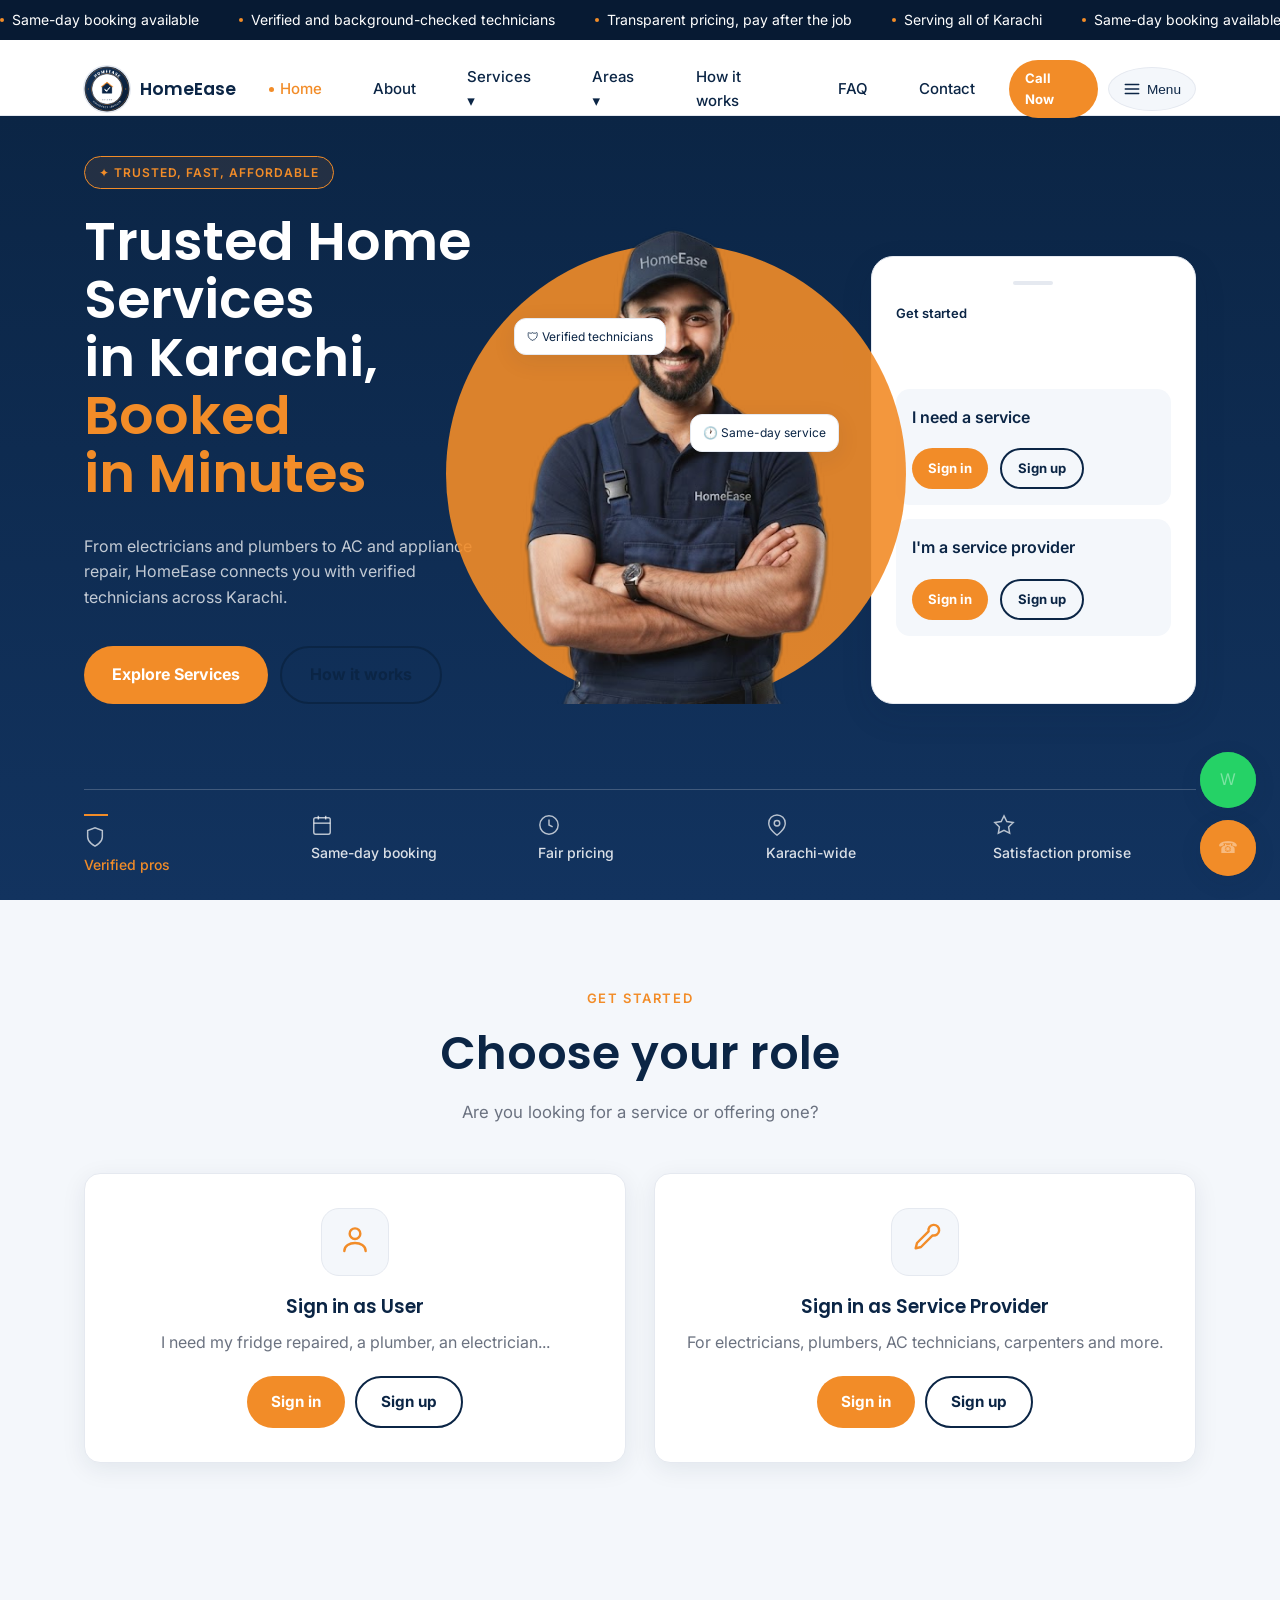
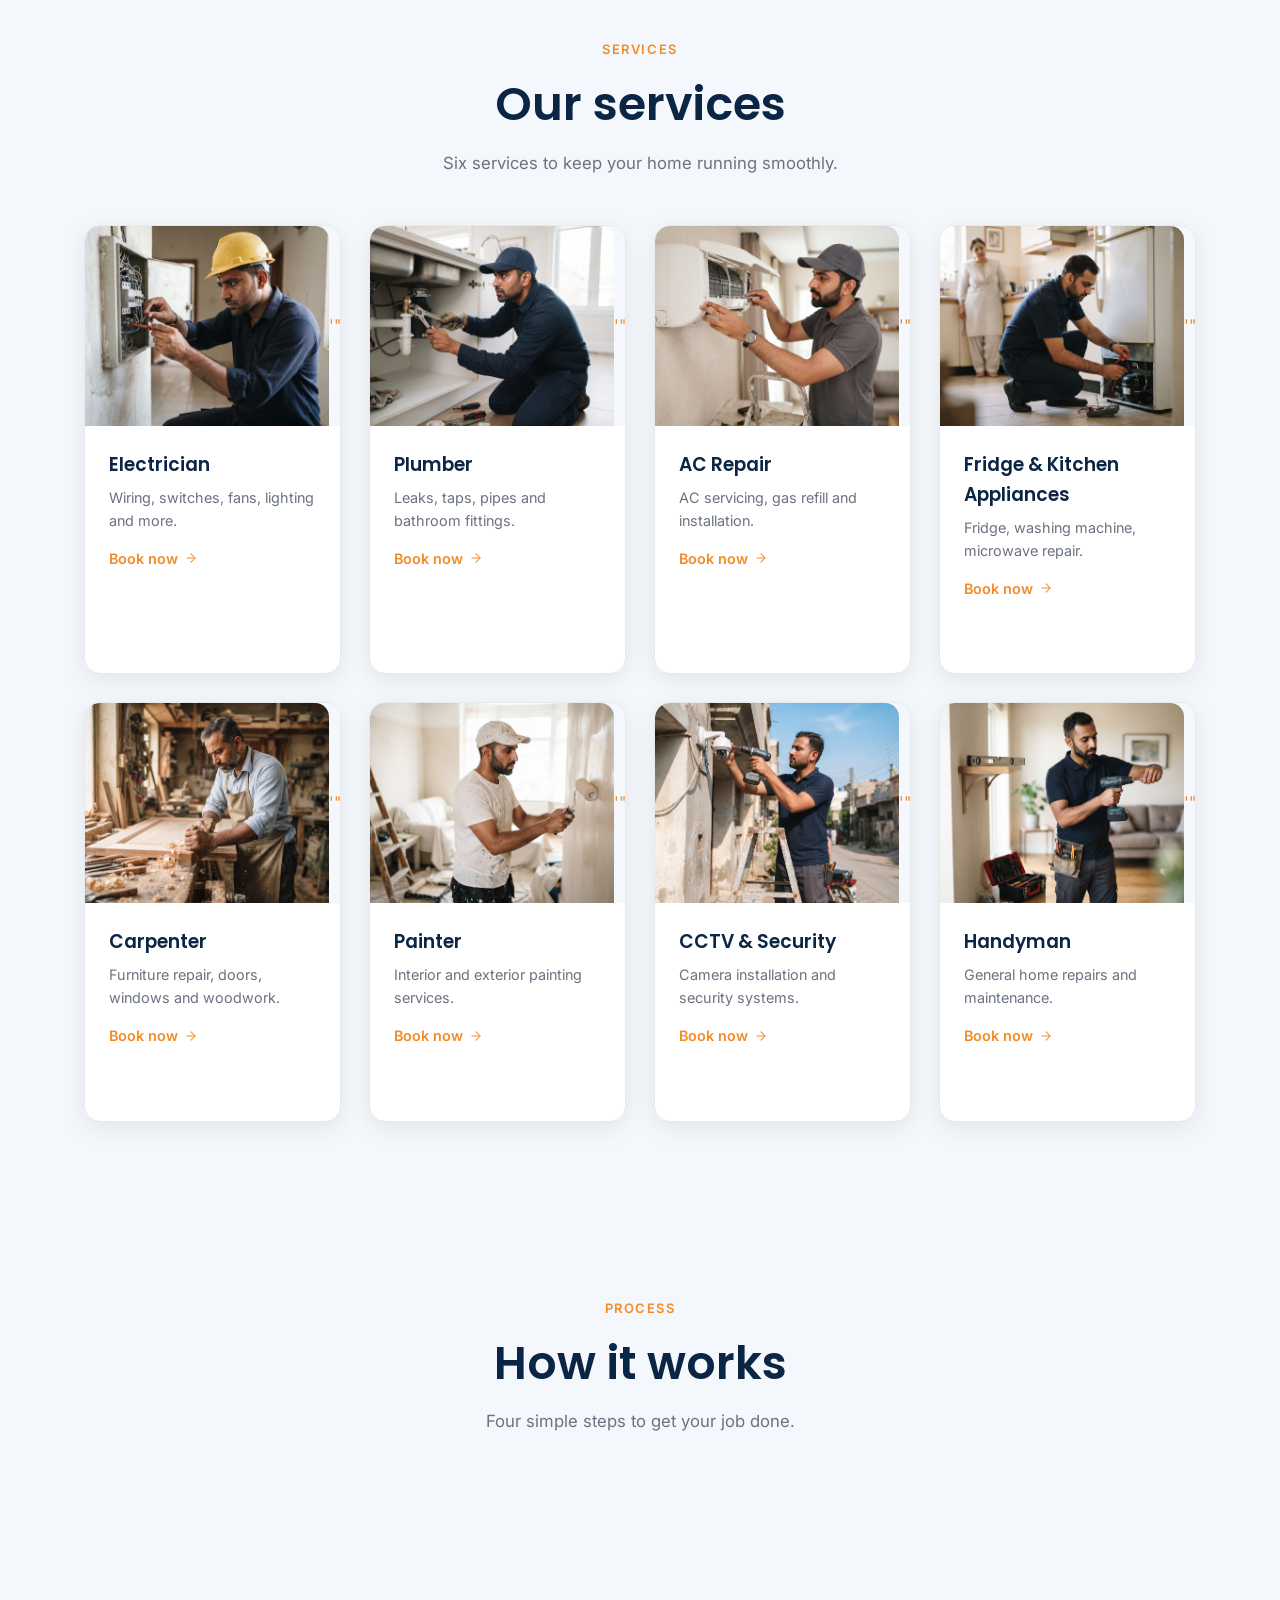
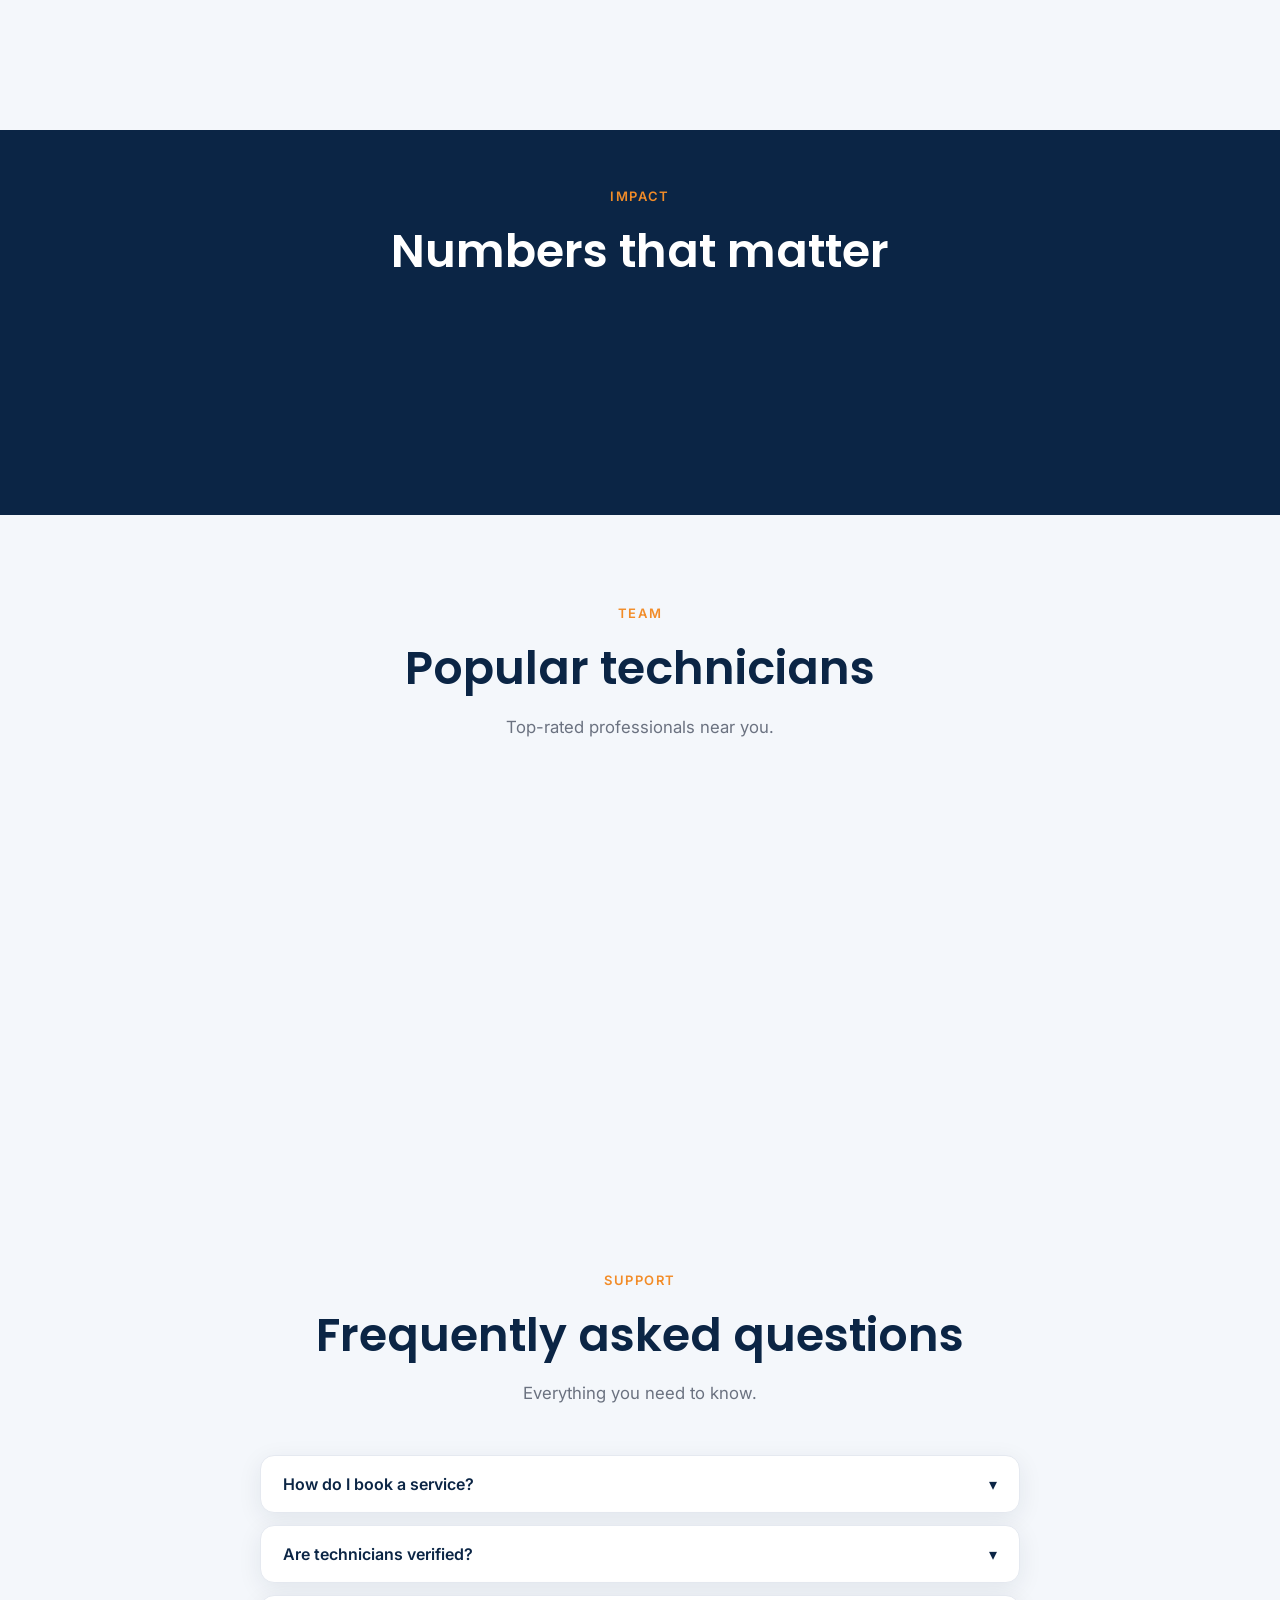
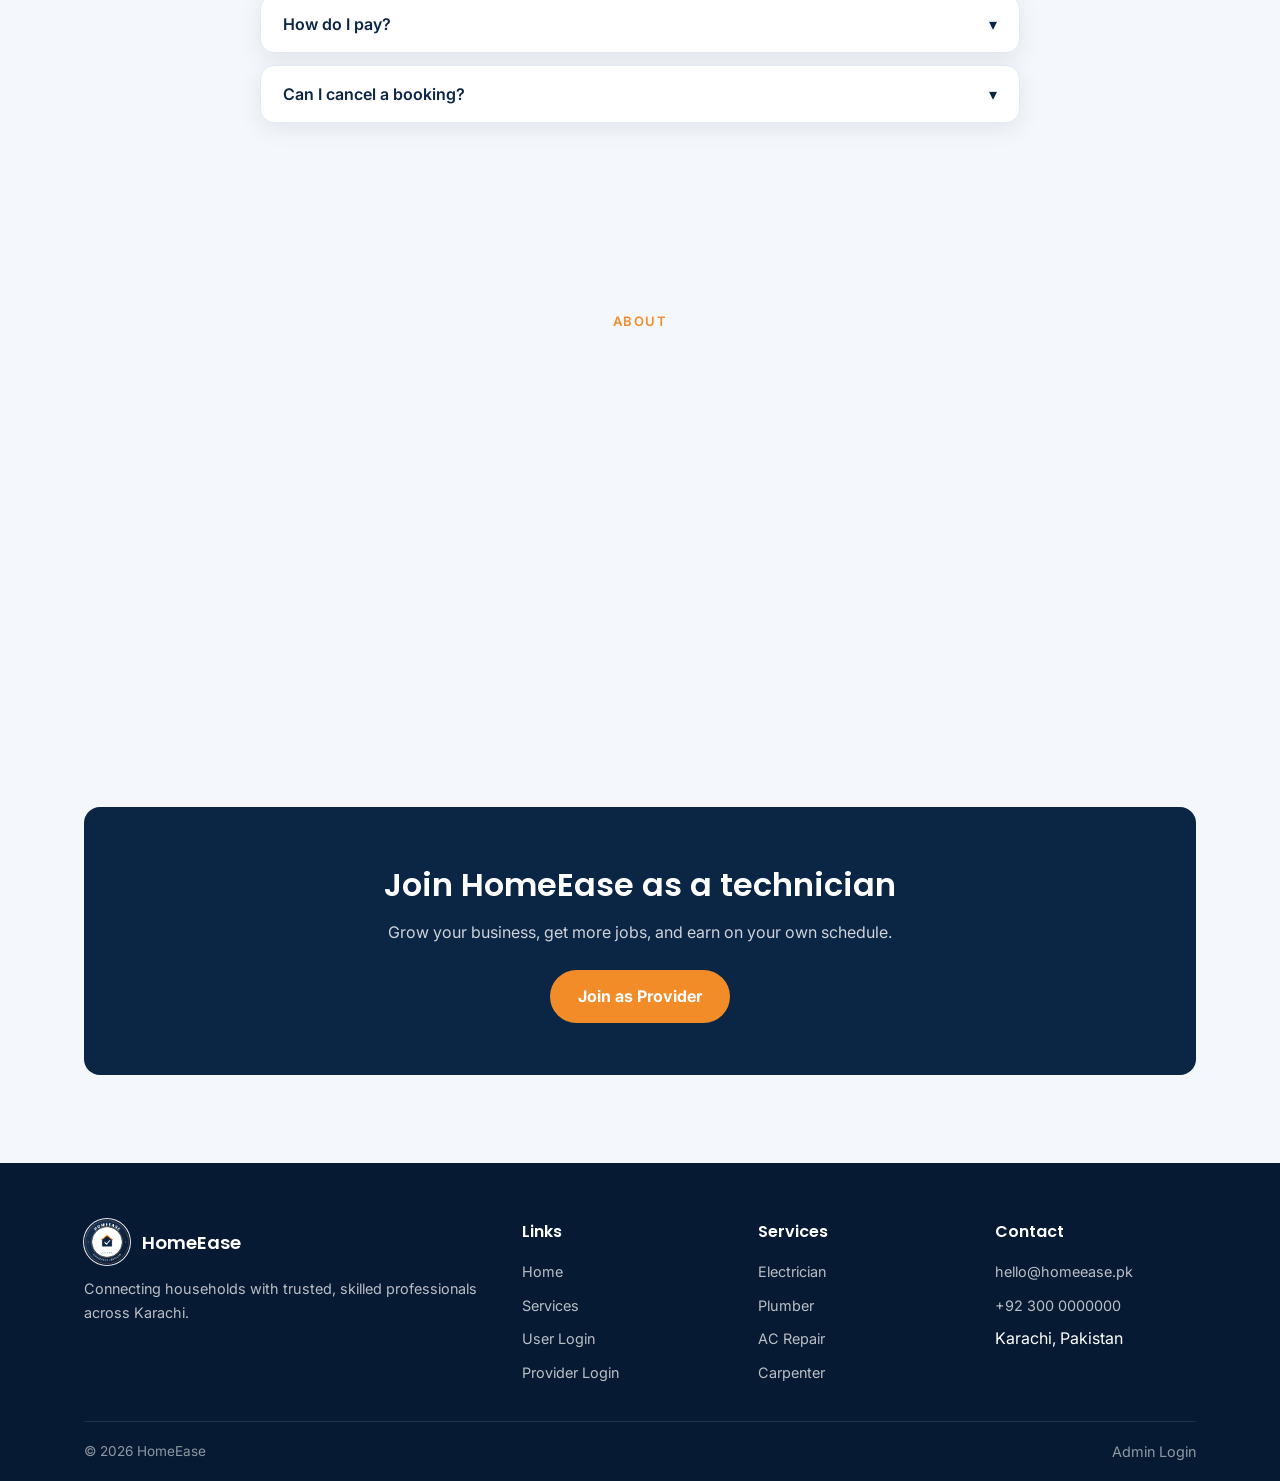
==== commit a474c67b: "Add service photos to service cards" ====
--- a/index.html
+++ b/index.html
@@ -101,7 +101,7 @@
       <div class="section-label">Services</div>
       <h2 class="section-title">Our services</h2>
       <p class="section-sub">Six services to keep your home running smoothly.</p>
-      <div id="services" class="grid grid-3 stagger"></div>
+      <div id="services" class="grid grid-4 stagger"></div>
     </div>
   </section>
 
--- a/css/style.css
+++ b/css/style.css
@@ -153,6 +153,7 @@
 .grid-2 { grid-template-columns: repeat(2, 1fr); }
 .grid-3 { grid-template-columns: repeat(3, 1fr); }
 .grid-4 { grid-template-columns: repeat(4, 1fr); }
+@media (max-width: 1199px) { .grid-4 { grid-template-columns: repeat(3, 1fr); } }
 
 .choice-card { padding: 34px 26px; text-align: center; }
 .choice-card .icon-wrap { width: 68px; height: 68px; margin: 0 auto 16px; border-radius: 18px; background: var(--bg); border: 1px solid var(--line); display: flex; align-items: center; justify-content: center; color: var(--orange); }
@@ -161,7 +162,10 @@
 .choice-card .btns { display: flex; gap: 10px; justify-content: center; flex-wrap: wrap; }
 
 .service-card { padding: 0; overflow: hidden; position: relative; }
-.service-card .service-media { width: 100%; height: 190px; background: var(--bg); display: flex; align-items: center; justify-content: center; color: var(--orange); overflow: hidden; }
+.service-card .service-media { width: 100%; height: 200px; background: var(--bg); display: flex; align-items: center; justify-content: center; color: var(--orange); overflow: hidden; border-radius: 14px 14px 0 0; }
+.service-card .service-media img { width: 100%; height: 100%; object-fit: cover; object-position: center 30%; border-radius: 14px 14px 0 0; opacity: 0; transition: opacity 0.4s ease, transform 0.45s ease; }
+.service-card .service-media img.loaded { opacity: 1; }
+.service-card:hover .service-media img { transform: scale(1.06); }
 .service-card .service-media img { width: 100%; height: 100%; object-fit: cover; transition: transform 0.45s ease; }
 .service-card:hover .service-media img { transform: scale(1.05); }
 .service-card .service-media svg { width: 60px; height: 60px; }
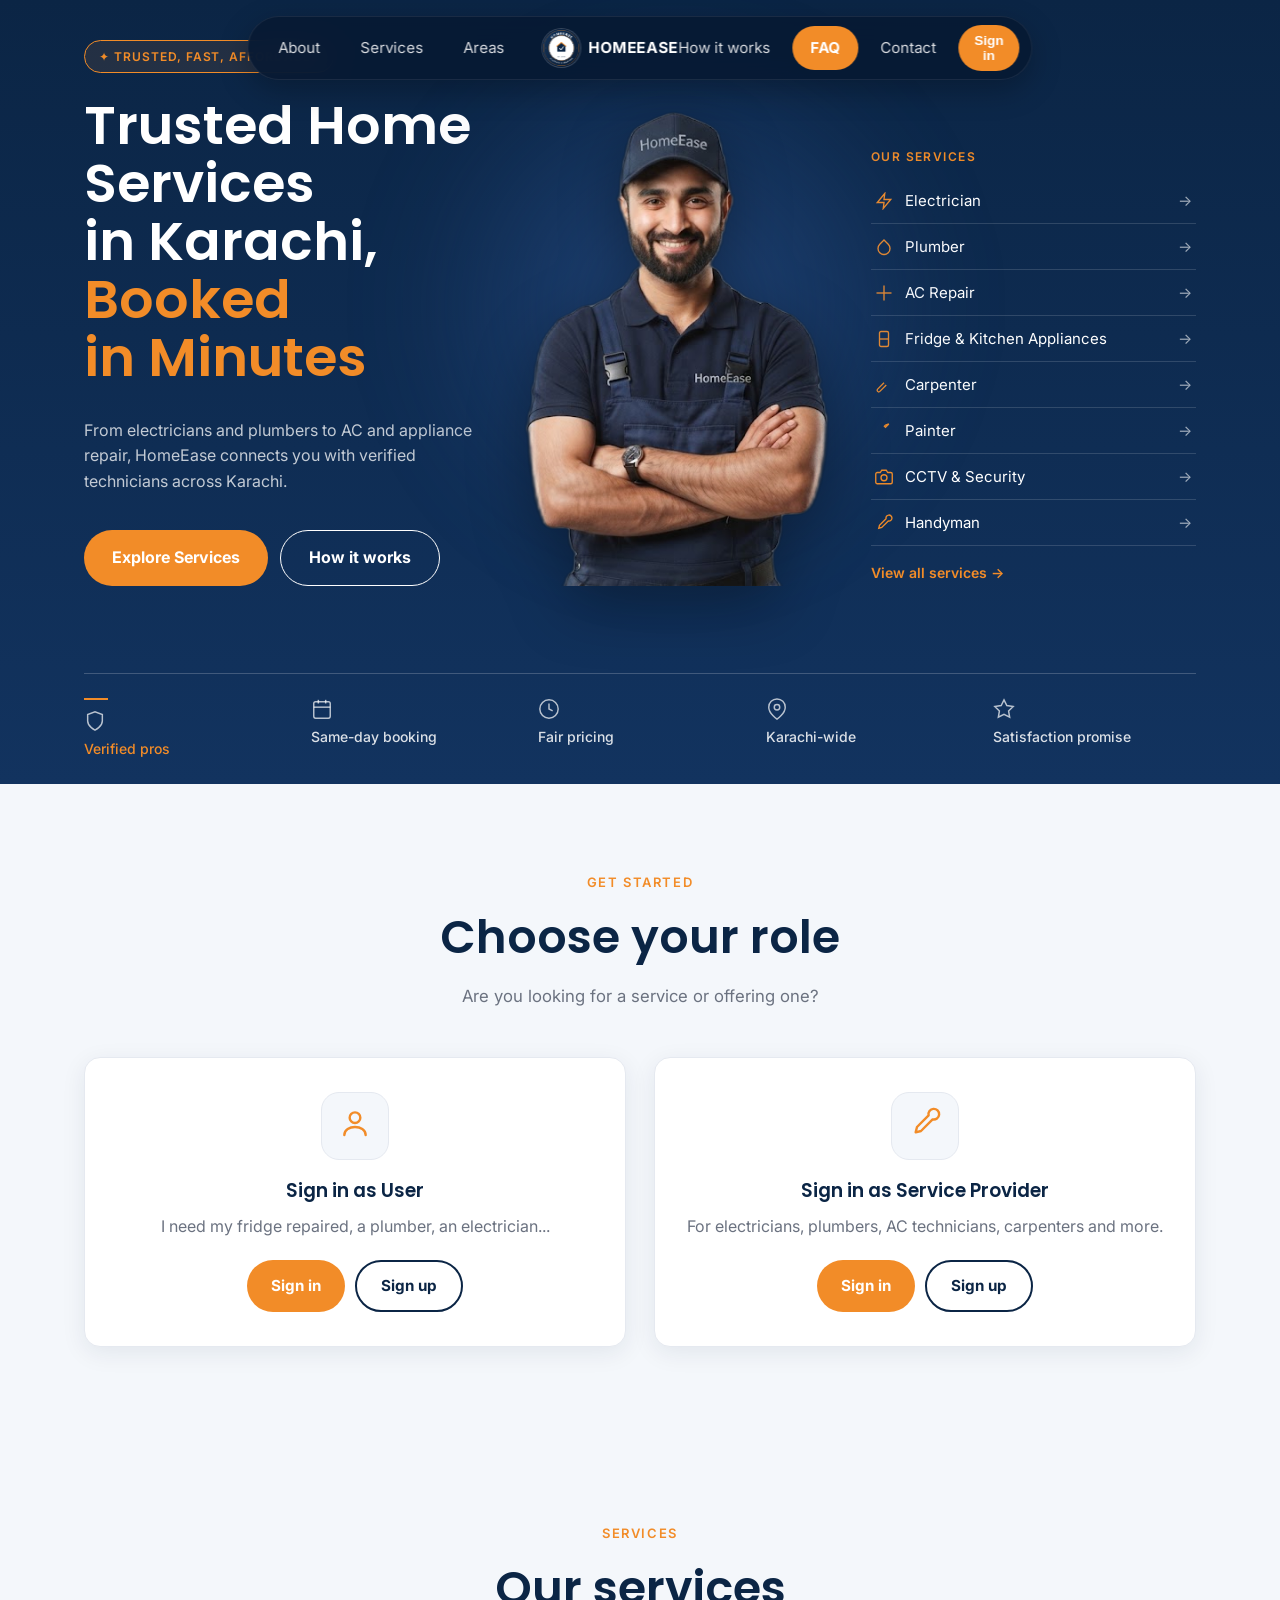
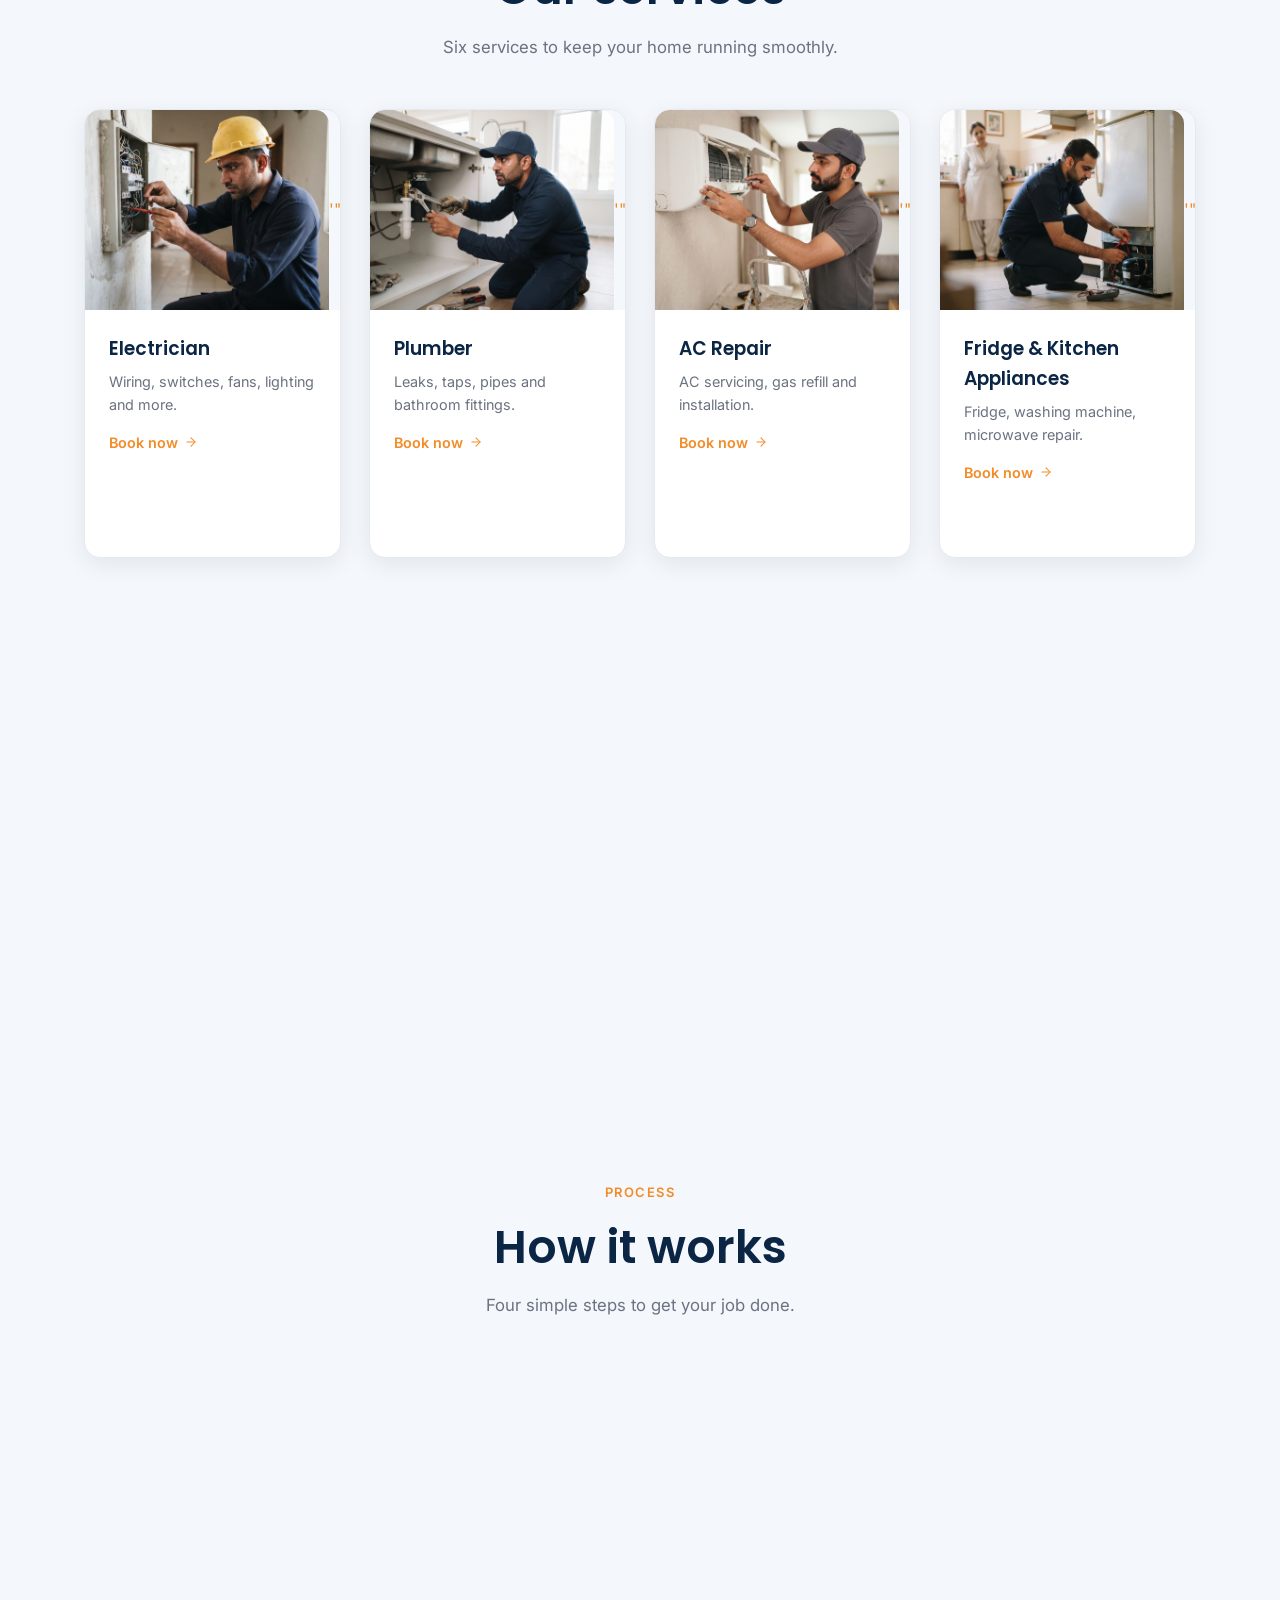
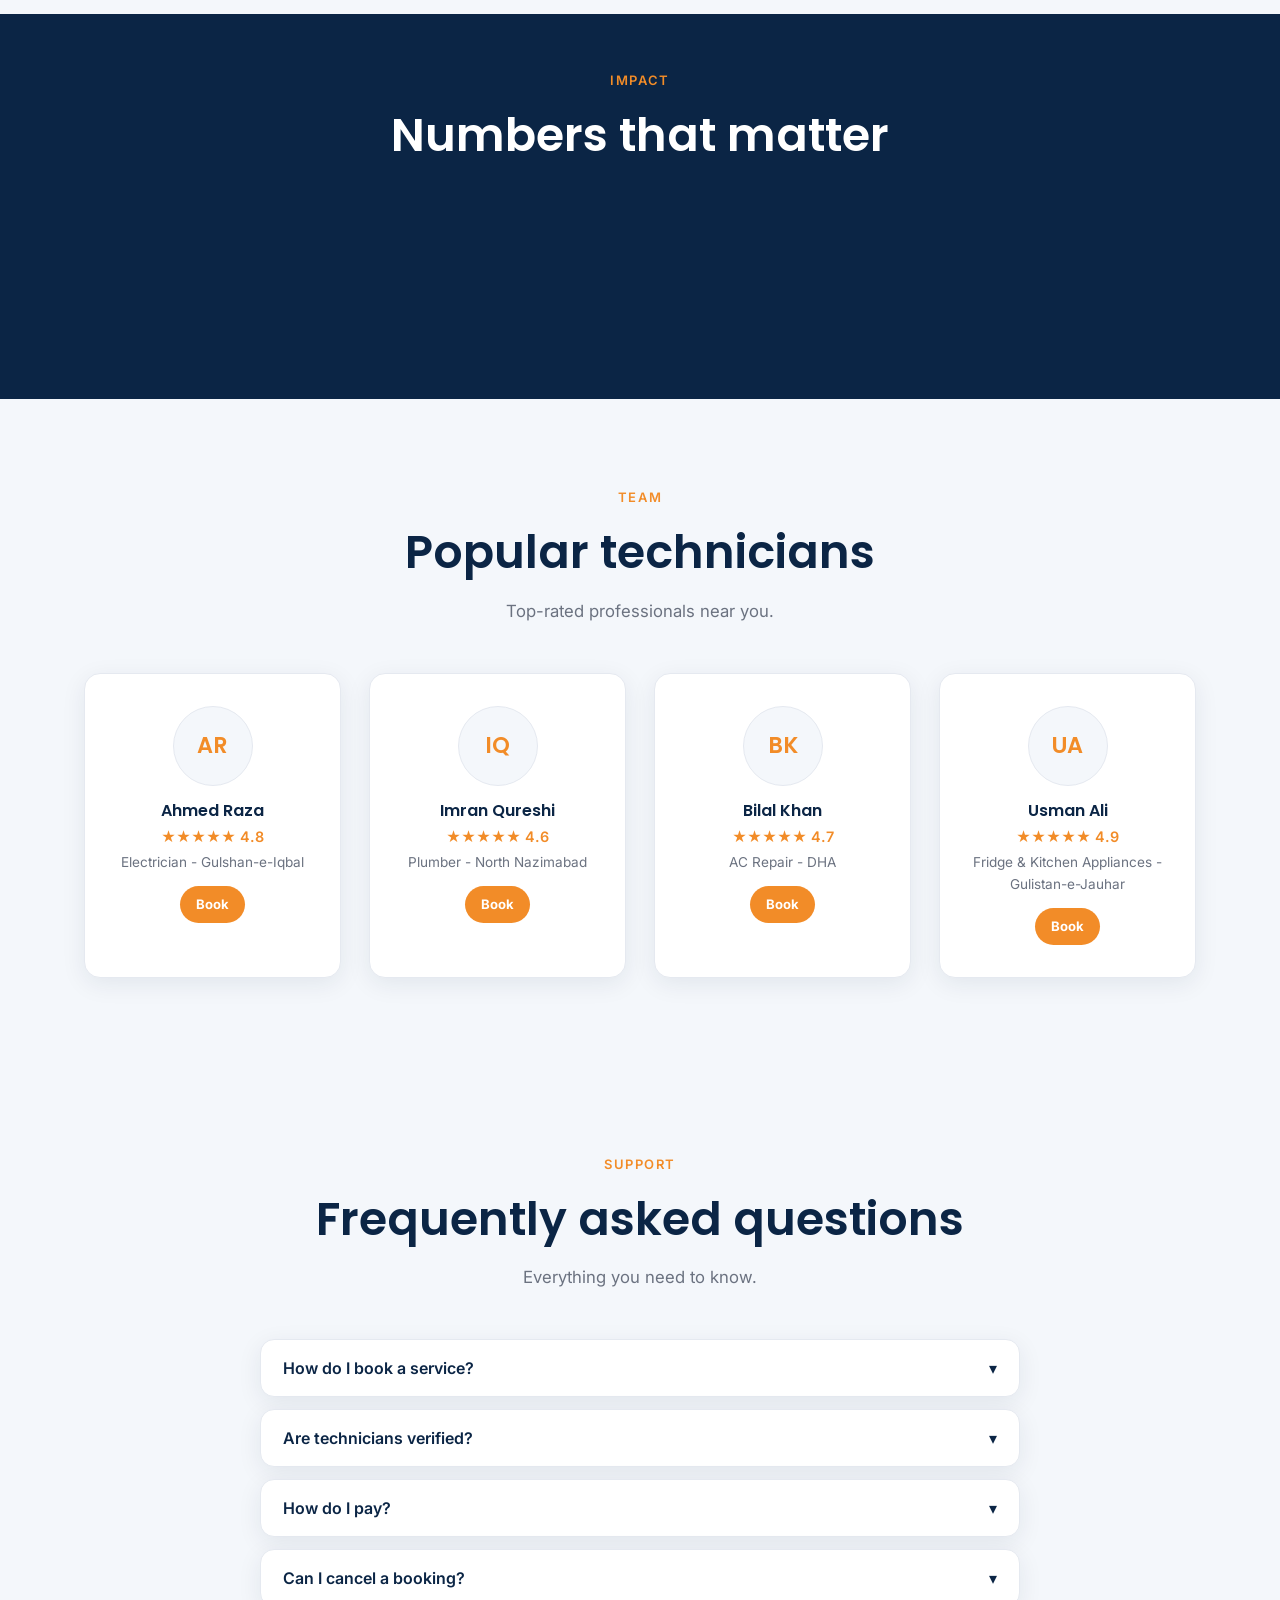
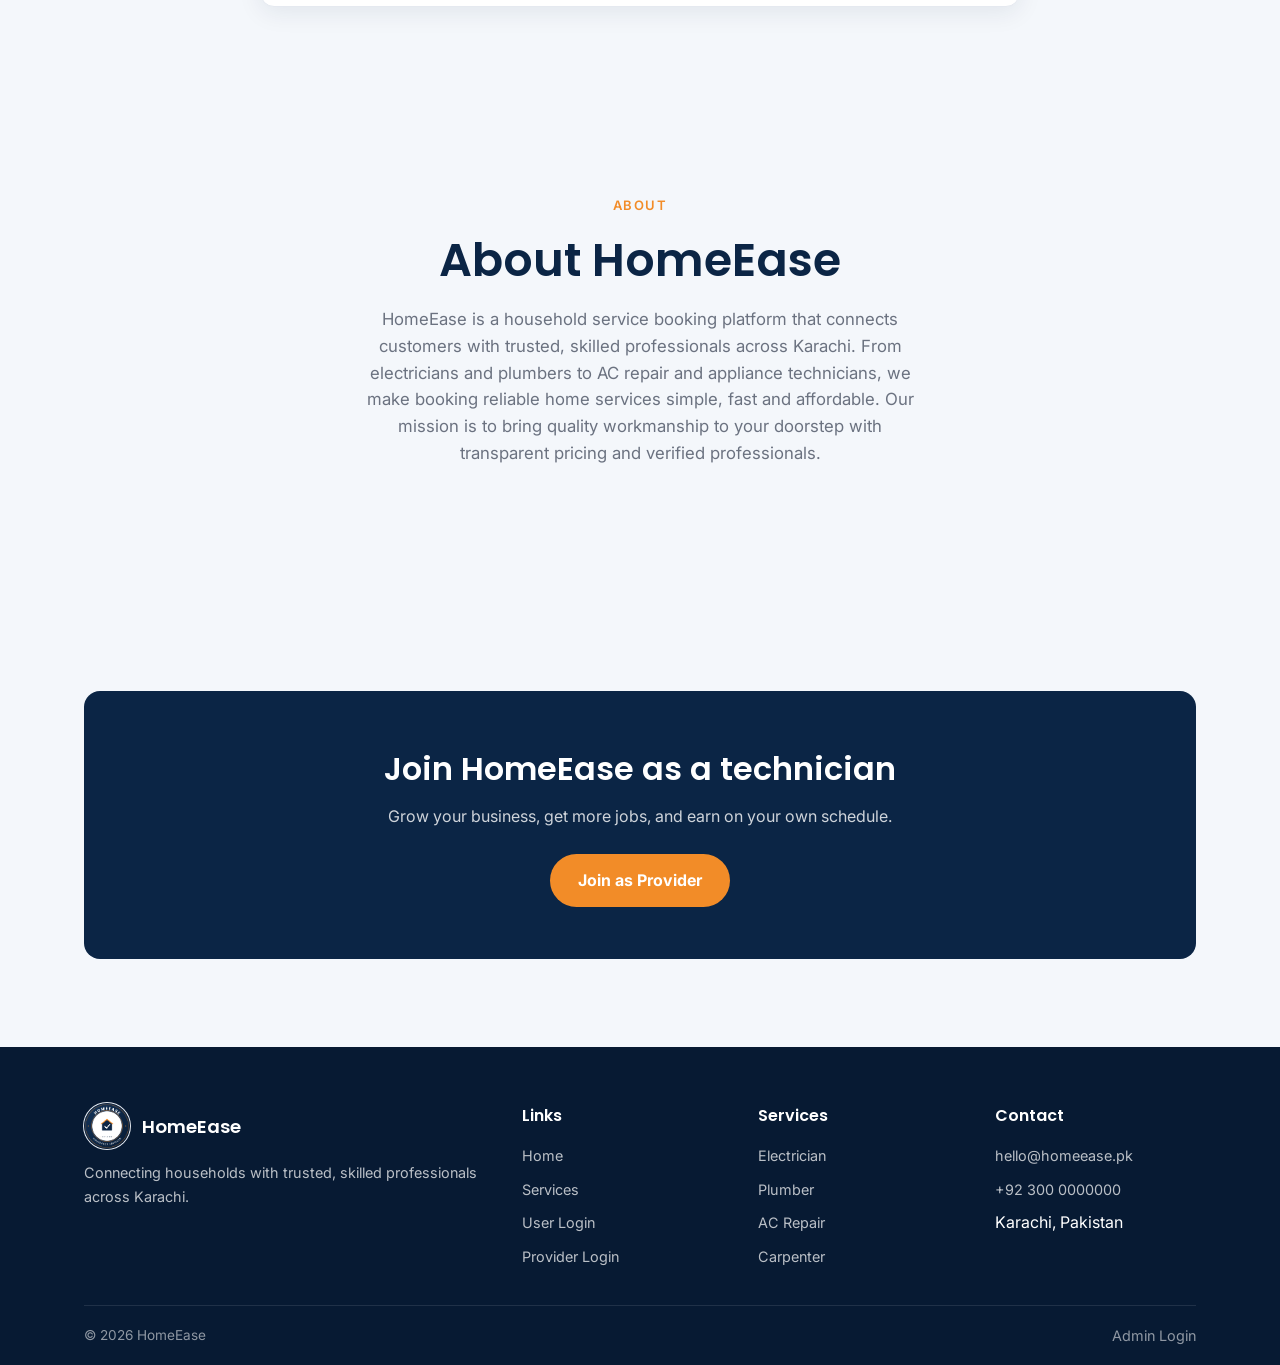
==== commit cac3fc33: "Remove orange circle, add subtle navy glow, tidy hero" ====
--- a/index.html
+++ b/index.html
@@ -11,8 +11,8 @@
   <link href="https://fonts.googleapis.com/css2?family=Inter+Tight:wght@300;400;500;600&family=Inter:wght@400;500;600&display=swap" rel="stylesheet">
   <link rel="stylesheet" href="css/style.css">
 </head>
-<body>
-  <div id="navbar"></div>
+<body class="home">
+  <header id="site-header"></header>
 
   <!-- Hero -->
   <section class="hero" id="hero">
@@ -24,35 +24,26 @@
           <p class="hero-sub-3">From electricians and plumbers to AC and appliance repair, HomeEase connects you with verified technicians across Karachi.</p>
           <div class="hero-buttons-3">
             <a href="pages/services.html" class="btn btn-primary btn-lg">Explore Services</a>
-            <a href="pages/services.html" class="btn btn-secondary btn-lg">How it works</a>
+            <a href="pages/services.html" class="btn btn-hero-outline btn-lg">How it works</a>
           </div>
         </div>
         <div class="hero-center">
-          <div class="tech-circle"></div>
+          <div class="tech-glow"></div>
           <img src="images/technician.png" alt="HomeEase technician" class="tech-img" onerror="this.outerHTML='<div class=tech-placeholder>Add images/technician.png</div>'">
-          <div class="float-badge badge-1">🛡 Verified technicians</div>
-          <div class="float-badge badge-2">🕐 Same-day service</div>
+
         </div>
         <div class="hero-right">
-          <div class="floating-glass hero-glass-card" id="floatingGlass">
-            <div class="handle"></div>
-            <div class="fg-header"><span>Get started</span></div>
-            <p style="font-size:13px;color:var(--cream-soft);margin-bottom:12px;">Choose how you want to use HomeEase</p>
-            <div class="fg-inner">
-              <div class="fg-row"><span class="fg-title">I need a service</span></div>
-              <div class="hero-buttons-3" style="margin-top:8px;">
-                <a href="pages/user-login.html" class="btn btn-primary btn-sm">Sign in</a>
-                <a href="pages/user-signup.html" class="btn btn-secondary btn-sm">Sign up</a>
-              </div>
-            </div>
-            <div class="fg-inner">
-              <div class="fg-row"><span class="fg-title">I'm a service provider</span></div>
-              <div class="hero-buttons-3" style="margin-top:8px;">
-                <a href="pages/provider-login.html" class="btn btn-primary btn-sm">Sign in</a>
-                <a href="pages/provider-signup.html" class="btn btn-secondary btn-sm">Sign up</a>
-              </div>
-            </div>
-            <div style="margin-top:10px;text-align:center;font-size:12px;color:var(--cream-soft);">Admin? <a href="pages/admin-login.html" style="color:var(--coral);">Login here</a></div>
+          <div class="services-quick-list">
+            <div class="services-quick-label">Our services</div>
+            <a class="service-quick-row" href="#service-electrician"><svg class="qicon" viewBox="0 0 24 24" fill="none" stroke="currentColor" stroke-width="1.8"><polygon points="13 2 3 14 12 14 11 22 21 10 12 10 13 2"/></svg>Electrician<span class="qarrow">→</span></a>
+            <a class="service-quick-row" href="#service-plumber"><svg class="qicon" viewBox="0 0 24 24" fill="none" stroke="currentColor" stroke-width="1.8"><path d="M12 2.69l5.66 5.66a8 8 0 1 1-11.31 0z"/></svg>Plumber<span class="qarrow">→</span></a>
+            <a class="service-quick-row" href="#service-ac"><svg class="qicon" viewBox="0 0 24 24" fill="none" stroke="currentColor" stroke-width="1.8"><line x1="12" y1="2" x2="12" y2="22"/><line x1="2" y1="12" x2="22" y2="12"/></svg>AC Repair<span class="qarrow">→</span></a>
+            <a class="service-quick-row" href="#service-fridge"><svg class="qicon" viewBox="0 0 24 24" fill="none" stroke="currentColor" stroke-width="1.8"><rect x="6" y="2" width="12" height="20" rx="2"/><line x1="6" y1="12" x2="18" y2="12"/></svg>Fridge & Kitchen Appliances<span class="qarrow">→</span></a>
+            <a class="service-quick-row" href="#service-carpenter"><svg class="qicon" viewBox="0 0 24 24" fill="none" stroke="currentColor" stroke-width="1.8"><path d="M15 12l-8.5 8.5a2.12 2.12 0 0 1-3-3L12 9"/></svg>Carpenter<span class="qarrow">→</span></a>
+            <a class="service-quick-row" href="#service-painter"><svg class="qicon" viewBox="0 0 24 24" fill="none" stroke="currentColor" stroke-width="1.8"><path d="M18.37 2.63L14 7l-1.5-1.5L14 4l4.37-1.37z"/></svg>Painter<span class="qarrow">→</span></a>
+            <a class="service-quick-row" href="#service-cctv"><svg class="qicon" viewBox="0 0 24 24" fill="none" stroke="currentColor" stroke-width="1.8"><path d="M23 19a2 2 0 0 1-2 2H3a2 2 0 0 1-2-2V8a2 2 0 0 1 2-2h4l2-3h6l2 3h4a2 2 0 0 1 2 2z"/><circle cx="12" cy="13" r="4"/></svg>CCTV & Security<span class="qarrow">→</span></a>
+            <a class="service-quick-row" href="#service-handyman"><svg class="qicon" viewBox="0 0 24 24" fill="none" stroke="currentColor" stroke-width="1.8"><path d="M14.7 6.3a4 4 0 1 1 3 3L9 18l-4 1 1-4 8.7-8.7z"/></svg>Handyman<span class="qarrow">→</span></a>
+            <div class="services-quick-footer"><a href="pages/services.html">View all services -></a></div>
           </div>
         </div>
       </div>
@@ -186,6 +177,7 @@
 
   <script src="js/data.js"></script>
   <script src="js/auth.js"></script>
+  <script src="js/nav.js"></script>
   <script src="js/main.js"></script>
   <script>
     renderServiceCards("services", "Book now", "bookService");
--- a/css/style.css
+++ b/css/style.css
@@ -111,8 +111,8 @@
 .hero-sub-3 { max-width: 460px; color: rgba(255,255,255,0.75); font-size: 16px; line-height: 1.6; margin-bottom: 18px; }
 .hero-buttons-3 { display: flex; gap: 12px; flex-wrap: wrap; }
 .hero-center { position: relative; display: flex; justify-content: center; align-items: flex-end; min-height: 420px; }
-.tech-circle { position: absolute; bottom: 0; left: 50%; transform: translateX(-50%); width: 460px; height: 460px; border-radius: 50%; background: var(--orange); opacity: 0.9; z-index: 0; }
-.tech-img { position: relative; z-index: 1; max-height: 640px; height: 100%; width: auto; object-fit: contain; animation: floatTech 4s ease-in-out infinite; }
+.tech-glow { position: absolute; bottom: 0; left: 50%; transform: translateX(-50%); width: 560px; height: 560px; border-radius: 50%; background: radial-gradient(circle, rgba(56,100,170,0.45), transparent 70%); z-index: 0; filter: blur(40px); }
+.tech-img { position: relative; z-index: 1; max-height: 640px; height: 100%; width: auto; object-fit: contain; filter: drop-shadow(0 18px 30px rgba(0,0,0,0.35)); animation: floatTech 4s ease-in-out infinite; }
 @keyframes floatTech { 0%,100% { transform: translateY(0); } 50% { transform: translateY(-8px); } }
 .tech-placeholder { position: relative; z-index: 1; color: rgba(255,255,255,0.7); text-align: center; padding: 40px; border: 1px dashed rgba(255,255,255,0.3); border-radius: 16px; }
 .float-badge { position: absolute; z-index: 2; background: var(--white); border: 1px solid var(--line); border-radius: 12px; padding: 8px 12px; font-size: 12px; color: var(--navy); display: flex; align-items: center; gap: 6px; box-shadow: var(--shadow); animation: bob 3s ease-in-out infinite; }
@@ -408,3 +408,92 @@
 ::-webkit-scrollbar-track { background: var(--bg); }
 ::-webkit-scrollbar-thumb { background: var(--orange); border-radius: 10px; }
 ::selection { background: var(--orange); color: #fff; }
+
+/* ---------- New floating pill navbar ---------- */
+#site-header { position: fixed; top: 16px; left: 50%; transform: translateX(-50%); z-index: 1000; width: fit-content; max-width: calc(100% - 32px); }
+.site-nav-pill {
+  display: flex; align-items: center; gap: 8px;
+  background: rgba(7,26,51,0.92); border: 1px solid rgba(255,255,255,0.08);
+  border-radius: 999px; padding: 8px 12px;
+  box-shadow: 0 10px 30px rgba(0,0,0,0.25);
+  transition: padding 0.25s ease, box-shadow 0.25s ease;
+  backdrop-filter: blur(12px); -webkit-backdrop-filter: blur(12px);
+}
+.site-nav-pill.scrolled { padding: 6px 10px; box-shadow: 0 14px 40px rgba(0,0,0,0.35); }
+.site-nav-left, .site-nav-right { display: flex; align-items: center; gap: 4px; }
+.site-nav-link {
+  color: rgba(255,255,255,0.85); font-size: 15px; padding: 10px 18px; border-radius: 999px;
+  transition: all 0.25s ease; white-space: nowrap;
+}
+.site-nav-link:hover { background: rgba(255,255,255,0.10); color: var(--orange); }
+.site-nav-link.active { background: var(--orange); color: #fff; font-weight: 700; }
+.site-nav-brand { display: flex; align-items: center; gap: 8px; padding: 0 12px; color: #fff; font-weight: 700; letter-spacing: 0.04em; font-size: 0.95rem; }
+.site-nav-logo { height: 38px; width: 38px; border-radius: 50%; object-fit: cover; box-shadow: 0 0 0 1px rgba(255,255,255,0.2); }
+.site-nav-hamburger { display: none; background: none; border: none; color: #fff; font-size: 1.4rem; cursor: pointer; padding: 8px 12px; }
+.nav-pill-btn { background: var(--orange); color: #fff; border-radius: 999px; padding: 8px 16px; font-weight: 700; font-size: 0.85rem; }
+.nav-logout { color: rgba(255,255,255,0.7); font-size: 0.85rem; padding: 8px 12px; }
+
+/* sign-in dropdown */
+.nav-signin { position: relative; }
+.signin-trigger { background: var(--orange); color: #fff; border: none; border-radius: 999px; padding: 8px 16px; font-weight: 700; font-size: 0.85rem; cursor: pointer; }
+.signin-menu {
+  position: absolute; top: 100%; right: 0; margin-top: 8px;
+  background: var(--white); border: 1px solid var(--line); border-radius: 16px; padding: 8px;
+  min-width: 220px; box-shadow: var(--shadow-lg);
+  opacity: 0; transform: translateY(8px); pointer-events: none; transition: all 0.2s ease;
+  display: flex; flex-direction: column; gap: 2px; z-index: 1100;
+}
+.nav-signin.open .signin-menu, .nav-signin:hover .signin-menu { opacity: 1; transform: translateY(0); pointer-events: auto; }
+.signin-menu a { padding: 10px 12px; border-radius: 8px; font-size: 0.85rem; color: var(--navy); transition: all var(--trans); }
+.signin-menu a:hover { background: var(--bg); color: var(--orange); }
+.signin-divider { height: 1px; background: var(--line); margin: 4px 0; }
+.signin-admin { font-size: 0.8rem; color: var(--muted); }
+
+/* overlay menu */
+.site-nav-overlay {
+  position: fixed; inset: 0; z-index: 1200; background: var(--navy); display: none;
+  flex-direction: column; justify-content: center; padding: 60px 32px; overflow-y: auto;
+}
+.site-nav-overlay.open { display: flex; }
+.site-nav-overlay a { color: #fff; font-size: 1.4rem; font-family: "Poppins", sans-serif; font-weight: 600; margin-bottom: 12px; transition: color var(--trans); }
+.site-nav-overlay a:hover { color: var(--orange); }
+.site-nav-overlay-close { position: absolute; top: 24px; right: 32px; background: none; border: none; color: #fff; font-size: 2rem; cursor: pointer; }
+.site-nav-overlay-auth { display: flex; flex-direction: column; gap: 10px; margin-top: 24px; max-width: 320px; }
+.site-nav-overlay-admin { color: rgba(255,255,255,0.7); font-size: 0.9rem; }
+
+/* services quick list */
+.services-quick-list { display: flex; flex-direction: column; max-width: 340px; width: 100%; margin-left: auto; }
+.services-quick-label { font-size: 12px; letter-spacing: 0.12em; text-transform: uppercase; color: var(--orange); font-weight: 600; margin-bottom: 12px; }
+.service-quick-row {
+  display: flex; align-items: center; gap: 12px; height: 46px; padding: 0 4px;
+  border-bottom: 1px solid rgba(255,255,255,0.14); color: #fff; font-size: 15px;
+  transition: all 0.25s ease; text-decoration: none;
+}
+.service-quick-row:hover { color: var(--orange); transform: translateX(6px); }
+.service-quick-row .qicon { width: 18px; height: 18px; color: var(--orange); }
+.service-quick-row .qarrow { margin-left: auto; opacity: 0.6; transition: all 0.25s; }
+.service-quick-row:hover .qarrow { opacity: 1; transform: translateX(4px); }
+.services-quick-footer { margin-top: 14px; }
+.services-quick-footer a { color: var(--orange); font-size: 14px; font-weight: 600; }
+
+/* service card ids target */
+.service-card { scroll-margin-top: 100px; }
+
+/* mobile navbar */
+@media (max-width: 900px) {
+  .site-nav-pill { flex-wrap: wrap; justify-content: space-between; }
+  .site-nav-left, .site-nav-right { display: none; }
+  .site-nav-hamburger { display: inline-flex; }
+  .hero-main-3 { grid-template-columns: 1fr; gap: 24px; align-items: center; }
+  .hero-center { min-height: 300px; }
+  .tech-img { max-height: 360px; }
+  .services-quick-list { max-width: 100%; margin: 0; }
+}
+@media (max-width: 640px) {
+  .hero-headline-3 { font-size: 2.2rem; }
+}
+/* padding for inner pages */
+body:not(.home) { padding-top: 92px; }
+
+.btn-hero-outline { background: transparent; color: #fff; border: 1.5px solid #fff; font-weight: 700; }
+.btn-hero-outline:hover { background: #fff; color: var(--navy); transform: translateY(-2px); }
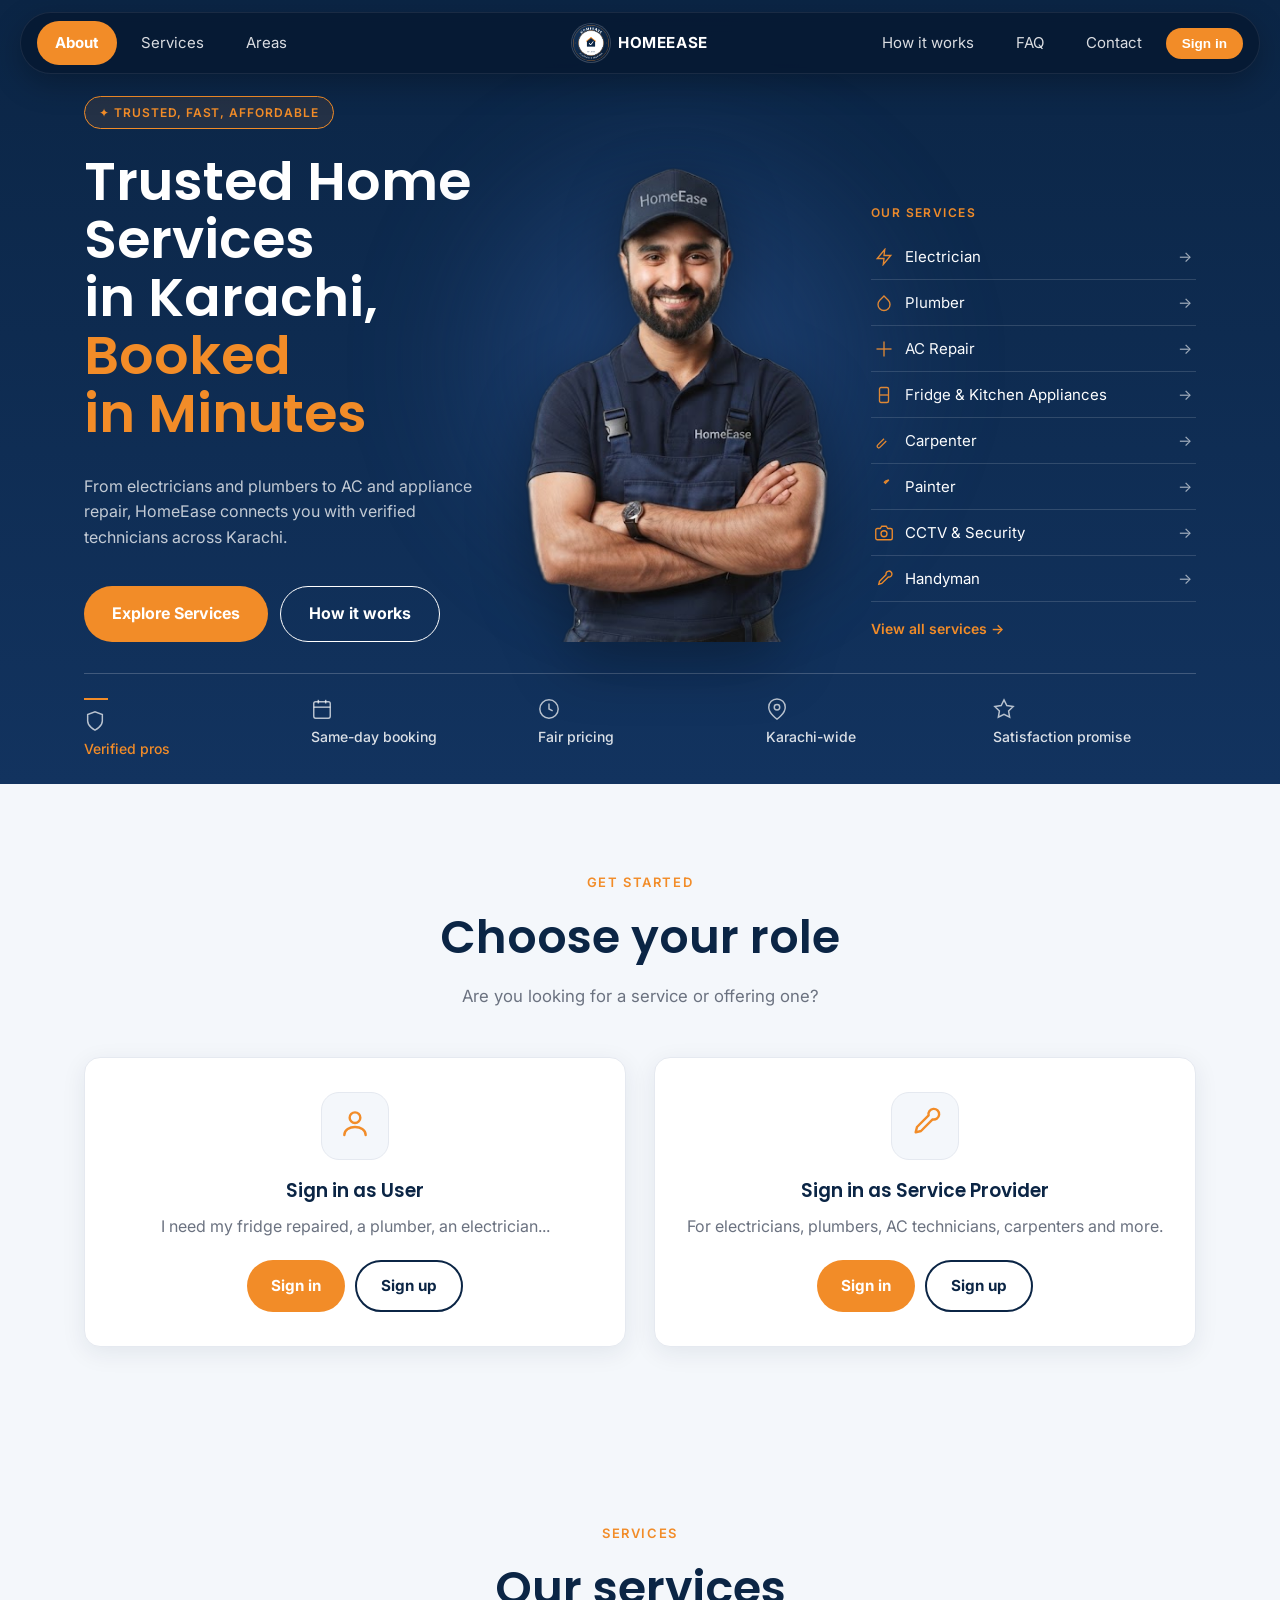
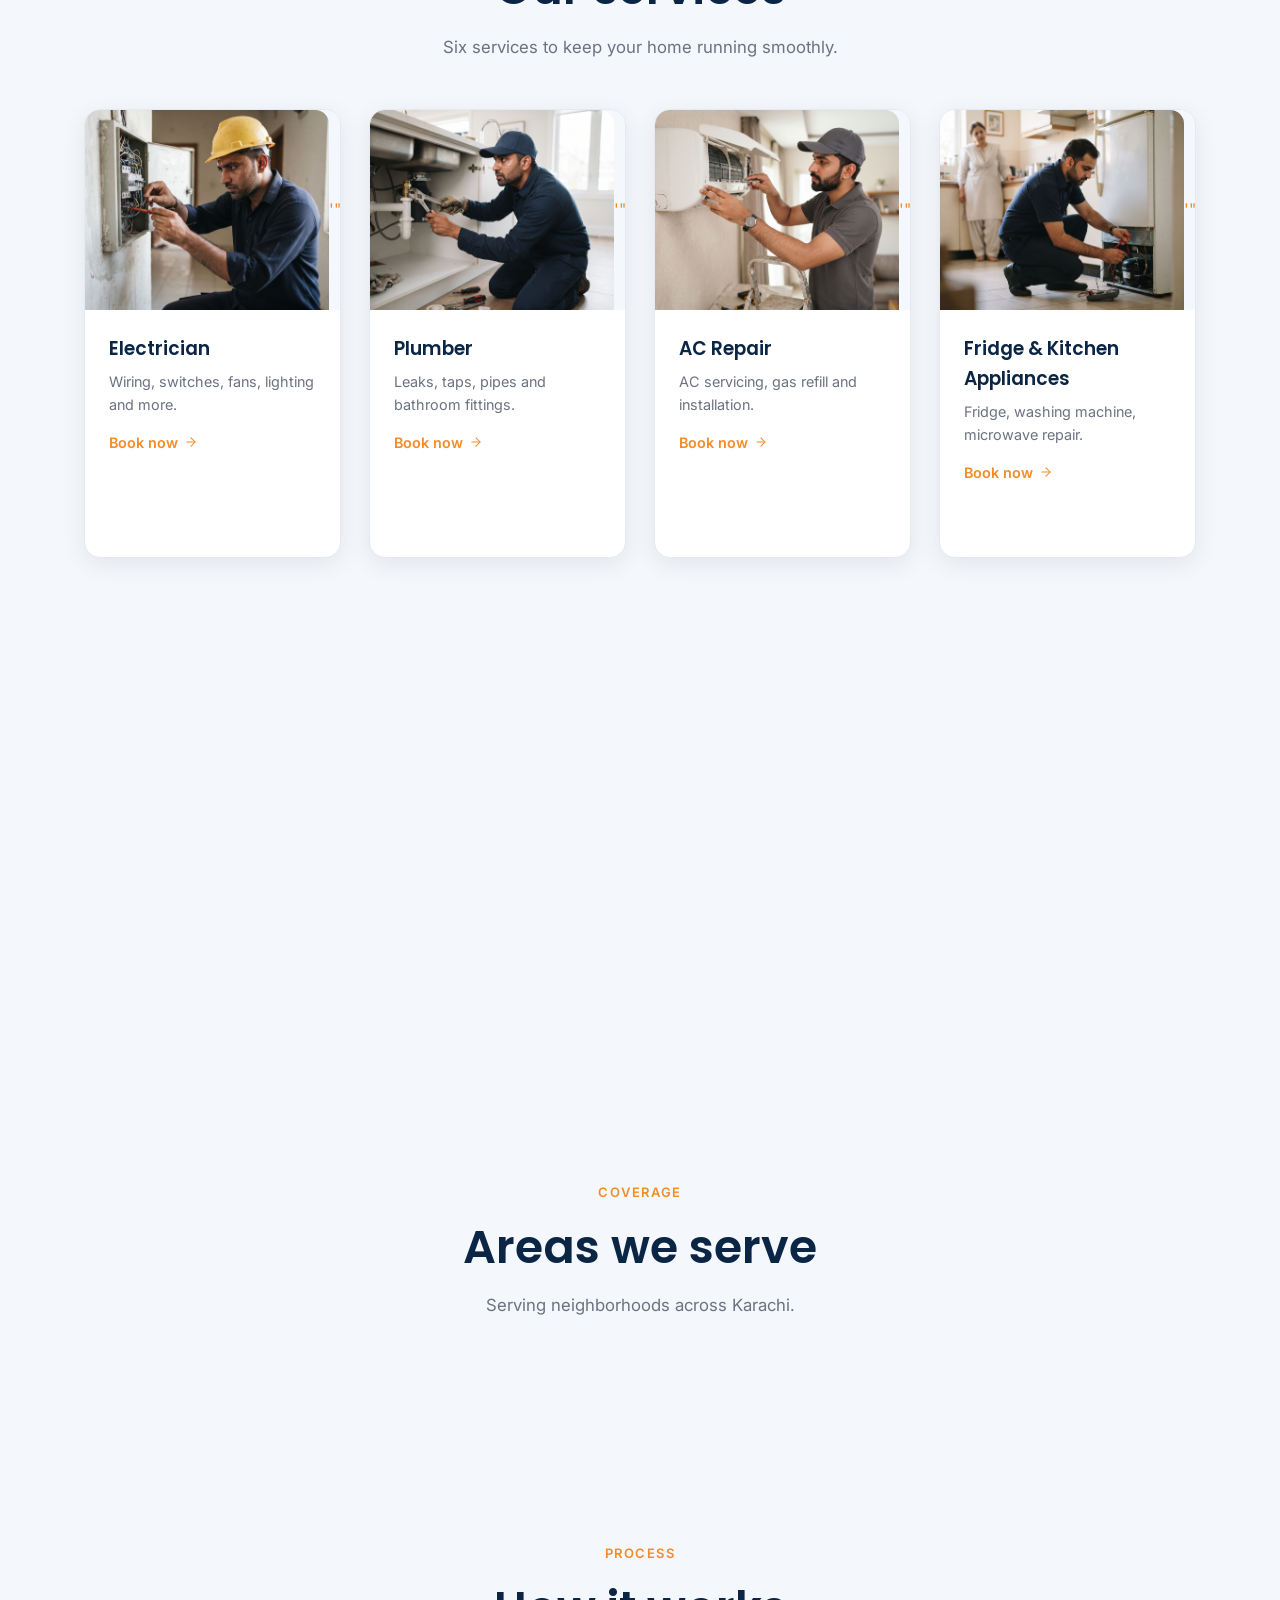
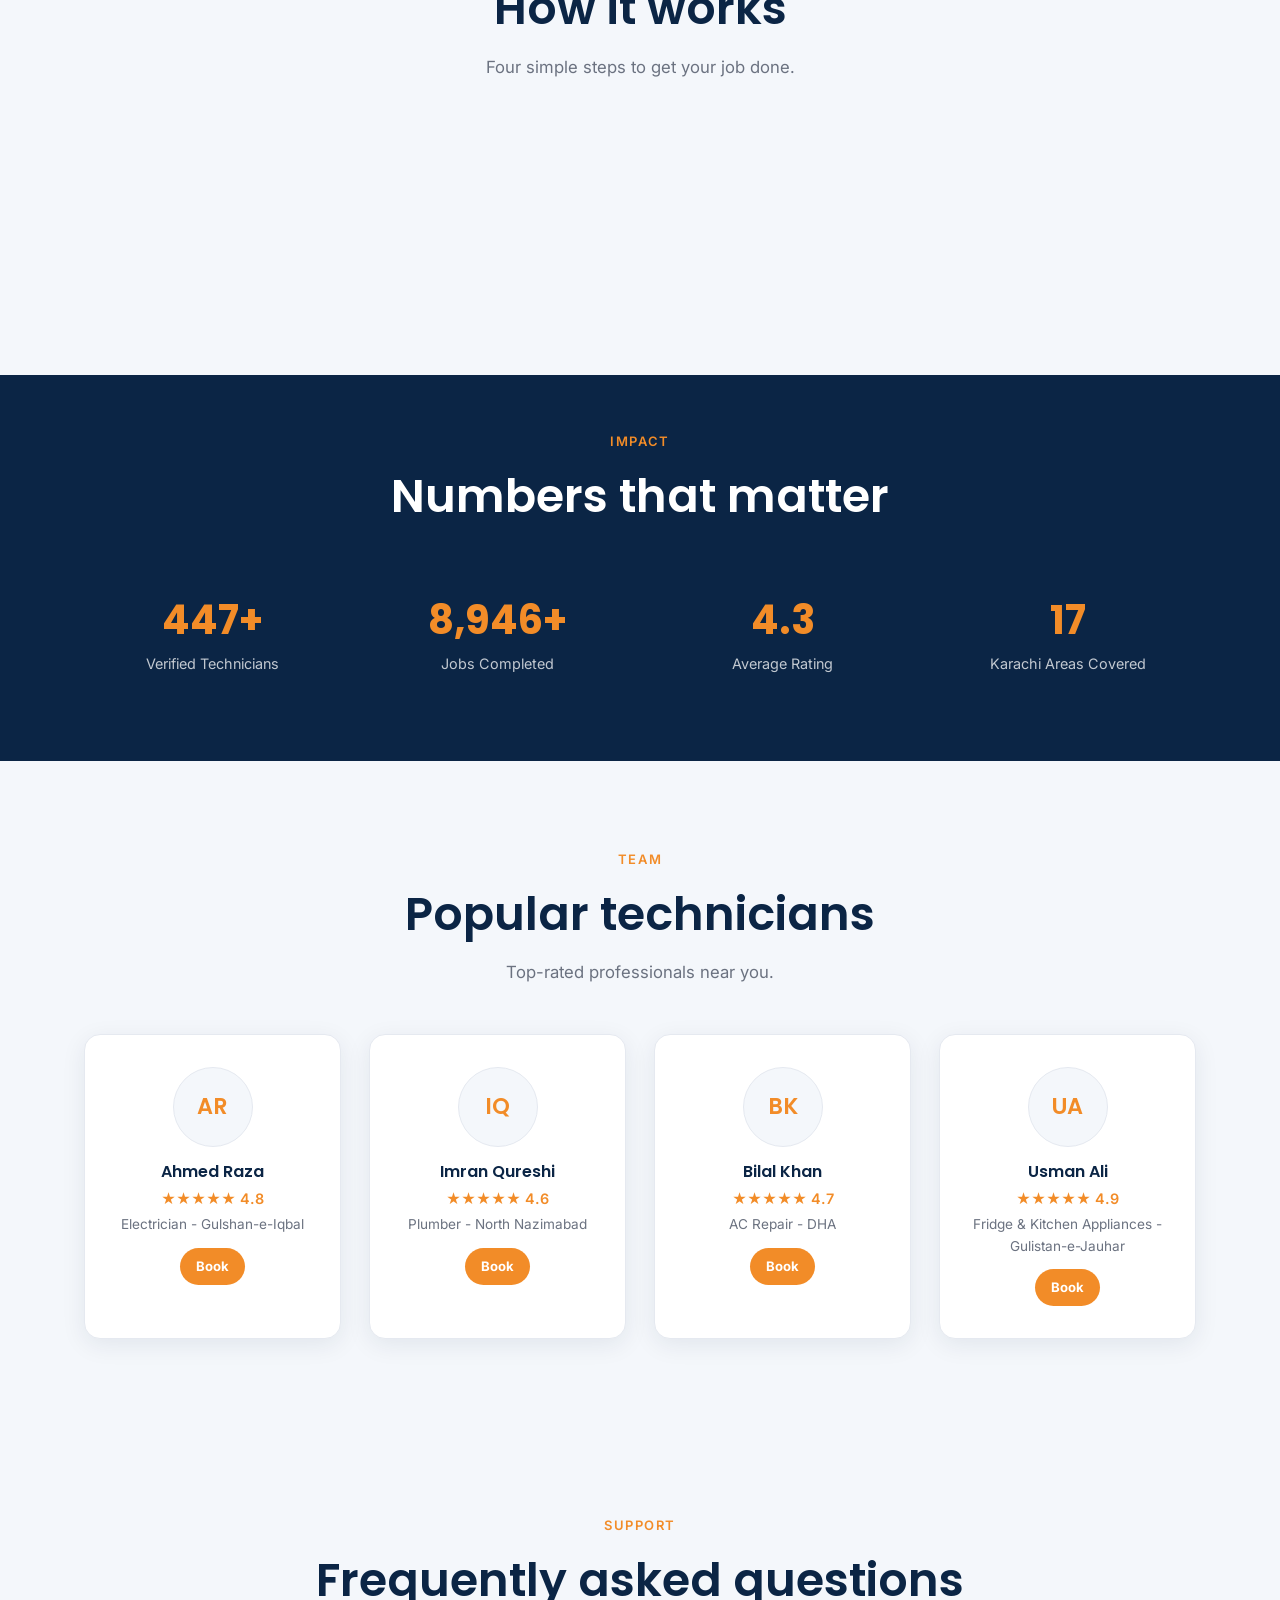
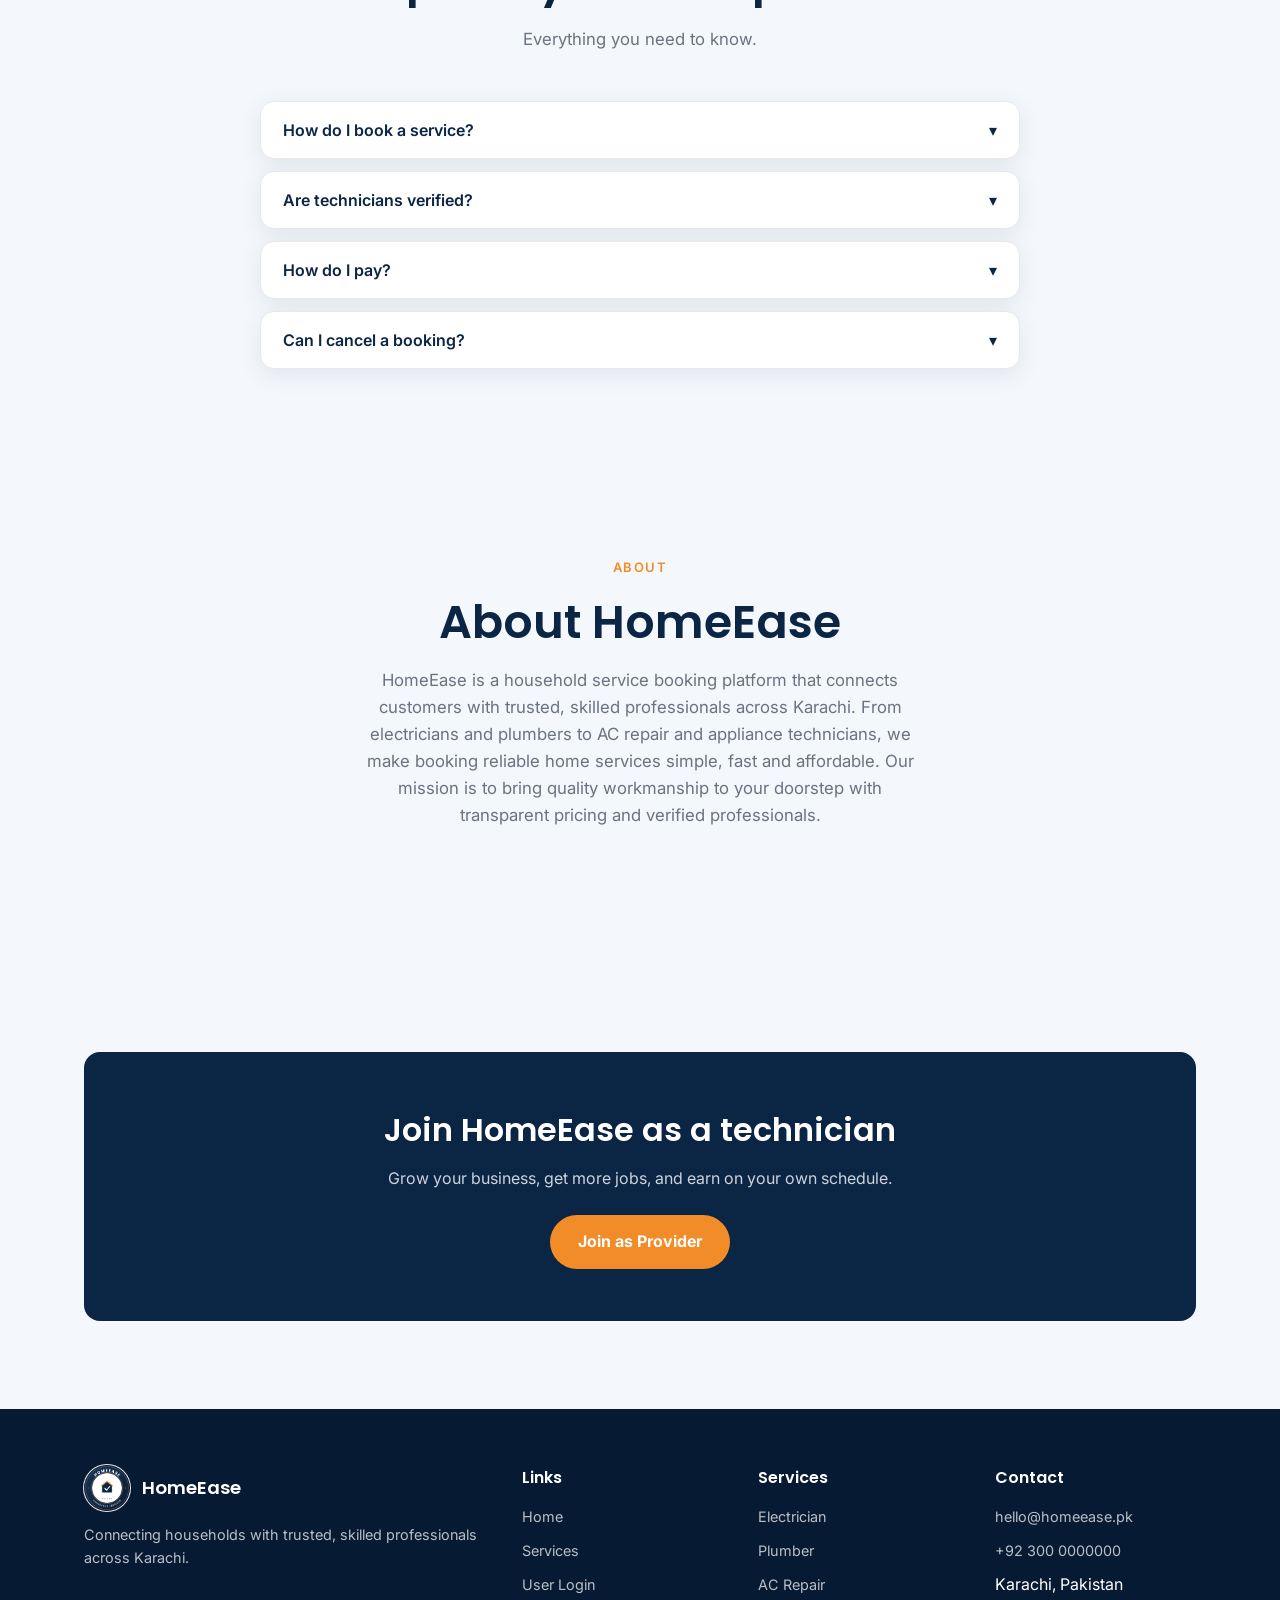
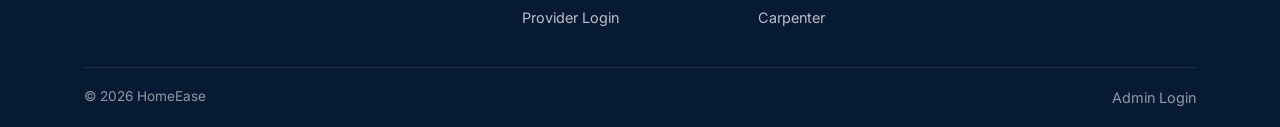
==== commit 026f2562: "Fix header styling, layout, sticky position, scroll spy, hero spacing" ====
--- a/index.html
+++ b/index.html
@@ -96,6 +96,15 @@
     </div>
   </section>
 
+  <!-- Areas -->
+  <section class="section" id="areas">
+    <div class="container">
+      <div class="section-label">Coverage</div>
+      <h2 class="section-title">Areas we serve</h2>
+      <p class="section-sub">Serving neighborhoods across Karachi.</p>
+    </div>
+  </section>
+
   <!-- How it works -->
   <section class="section" id="how">
     <div class="container">
@@ -163,7 +172,7 @@
   </section>
 
   <!-- CTA -->
-  <section class="section" id="about">
+  <section class="section" id="cta">
     <div class="container">
       <div class="cta-banner fade-in">
         <h2>Join HomeEase as a technician</h2>
--- a/css/style.css
+++ b/css/style.css
@@ -103,7 +103,7 @@
   color: #fff;
 }
 .hero-container { max-width: 1240px; margin: 0 auto; width: 100%; padding: 0 clamp(24px,5vw,72px); display: flex; flex-direction: column; justify-content: space-between; min-height: calc(100vh - 116px); position: relative; z-index: 2; }
-.hero-main-3 { display: grid; grid-template-columns: 1.1fr 0.9fr 0.9fr; gap: 32px; align-items: end; padding-top: 40px; padding-bottom: 24px; }
+.hero-main-3 { display: grid; grid-template-columns: 1.1fr 0.9fr 0.9fr; gap: 32px; align-items: end; padding-top: 96px; padding-bottom: 24px; }
 .hero-left { display: flex; flex-direction: column; gap: 18px; }
 .hero-badge-pill { display: inline-flex; align-items: center; gap: 8px; border: 1px solid var(--orange); color: var(--orange); border-radius: 999px; padding: 6px 14px; font-size: 12px; font-weight: 600; letter-spacing: 0.08em; background: rgba(242,140,40,0.1); margin-bottom: 6px; width: fit-content; }
 .hero-headline-3 { font-family: "Poppins", sans-serif; font-size: clamp(2.2rem, 4.2vw, 3.8rem); line-height: 1.08; font-weight: 600; color: #fff; text-wrap: balance; margin-bottom: 12px; }
@@ -410,24 +410,27 @@
 ::selection { background: var(--orange); color: #fff; }
 
 /* ---------- New floating pill navbar ---------- */
-#site-header { position: fixed; top: 16px; left: 50%; transform: translateX(-50%); z-index: 1000; width: fit-content; max-width: calc(100% - 32px); }
+html { scroll-padding-top: 96px; }
+#site-header { position: fixed; top: 0; left: 0; right: 0; width: 100%; z-index: 1000; padding: 12px 16px; display: flex; justify-content: center; }
 .site-nav-pill {
-  display: flex; align-items: center; gap: 8px;
+  display: grid; grid-template-columns: 1fr auto 1fr; align-items: center; gap: 8px;
+  width: 100%; max-width: 1240px;
   background: rgba(7,26,51,0.92); border: 1px solid rgba(255,255,255,0.08);
-  border-radius: 999px; padding: 8px 12px;
+  border-radius: 999px; padding: 8px 16px;
   box-shadow: 0 10px 30px rgba(0,0,0,0.25);
   transition: padding 0.25s ease, box-shadow 0.25s ease;
   backdrop-filter: blur(12px); -webkit-backdrop-filter: blur(12px);
 }
-.site-nav-pill.scrolled { padding: 6px 10px; box-shadow: 0 14px 40px rgba(0,0,0,0.35); }
-.site-nav-left, .site-nav-right { display: flex; align-items: center; gap: 4px; }
+.site-nav-pill.scrolled { padding: 6px 12px; box-shadow: 0 14px 40px rgba(0,0,0,0.35); }
+.site-nav-left { display: flex; align-items: center; gap: 6px; justify-self: start; flex-wrap: nowrap; }
+.site-nav-right { display: flex; align-items: center; gap: 6px; justify-self: end; flex-wrap: nowrap; }
 .site-nav-link {
   color: rgba(255,255,255,0.85); font-size: 15px; padding: 10px 18px; border-radius: 999px;
   transition: all 0.25s ease; white-space: nowrap;
 }
 .site-nav-link:hover { background: rgba(255,255,255,0.10); color: var(--orange); }
 .site-nav-link.active { background: var(--orange); color: #fff; font-weight: 700; }
-.site-nav-brand { display: flex; align-items: center; gap: 8px; padding: 0 12px; color: #fff; font-weight: 700; letter-spacing: 0.04em; font-size: 0.95rem; }
+.site-nav-brand { display: flex; align-items: center; gap: 8px; padding: 0 12px; color: #fff; font-weight: 700; letter-spacing: 0.04em; font-size: 0.95rem; justify-self: center; white-space: nowrap; }
 .site-nav-logo { height: 38px; width: 38px; border-radius: 50%; object-fit: cover; box-shadow: 0 0 0 1px rgba(255,255,255,0.2); }
 .site-nav-hamburger { display: none; background: none; border: none; color: #fff; font-size: 1.4rem; cursor: pointer; padding: 8px 12px; }
 .nav-pill-btn { background: var(--orange); color: #fff; border-radius: 999px; padding: 8px 16px; font-weight: 700; font-size: 0.85rem; }
@@ -481,7 +484,7 @@
 
 /* mobile navbar */
 @media (max-width: 900px) {
-  .site-nav-pill { flex-wrap: wrap; justify-content: space-between; }
+  .site-nav-pill { grid-template-columns: 1fr auto 1fr; }
   .site-nav-left, .site-nav-right { display: none; }
   .site-nav-hamburger { display: inline-flex; }
   .hero-main-3 { grid-template-columns: 1fr; gap: 24px; align-items: center; }
